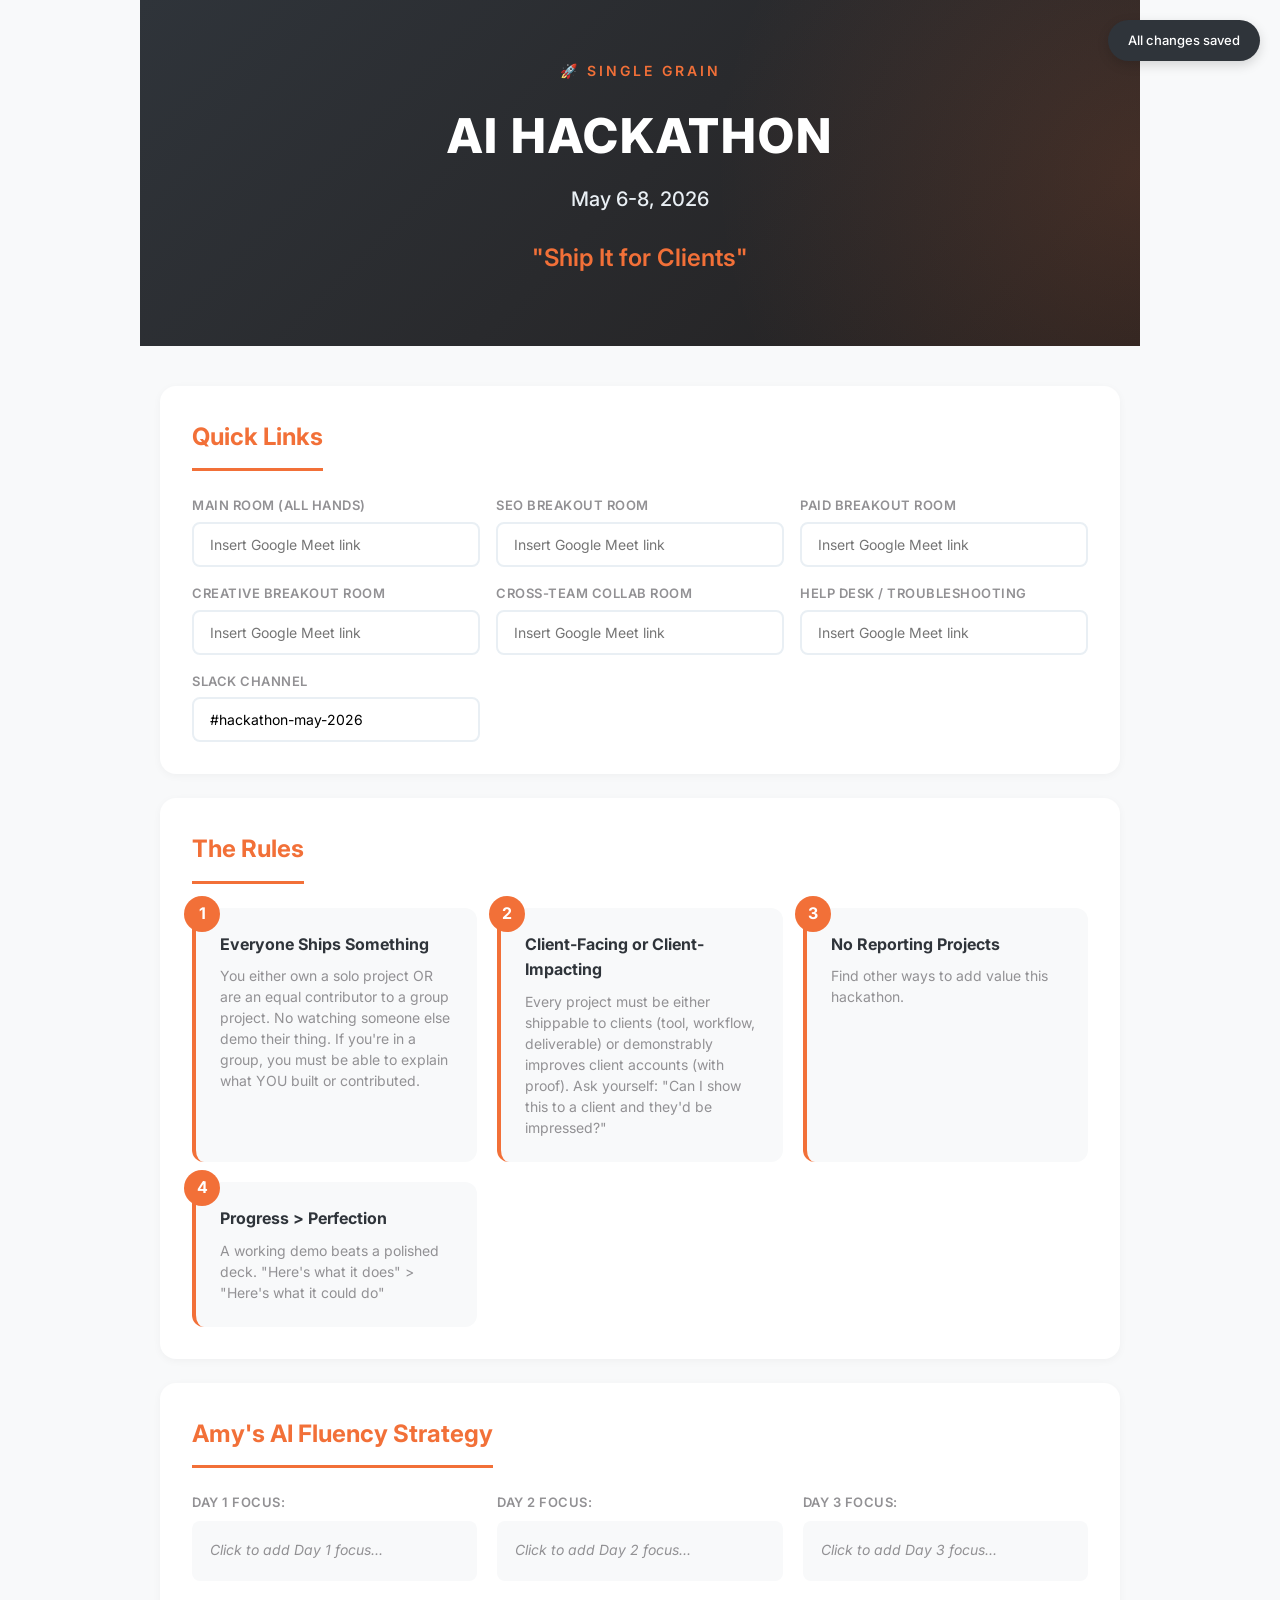
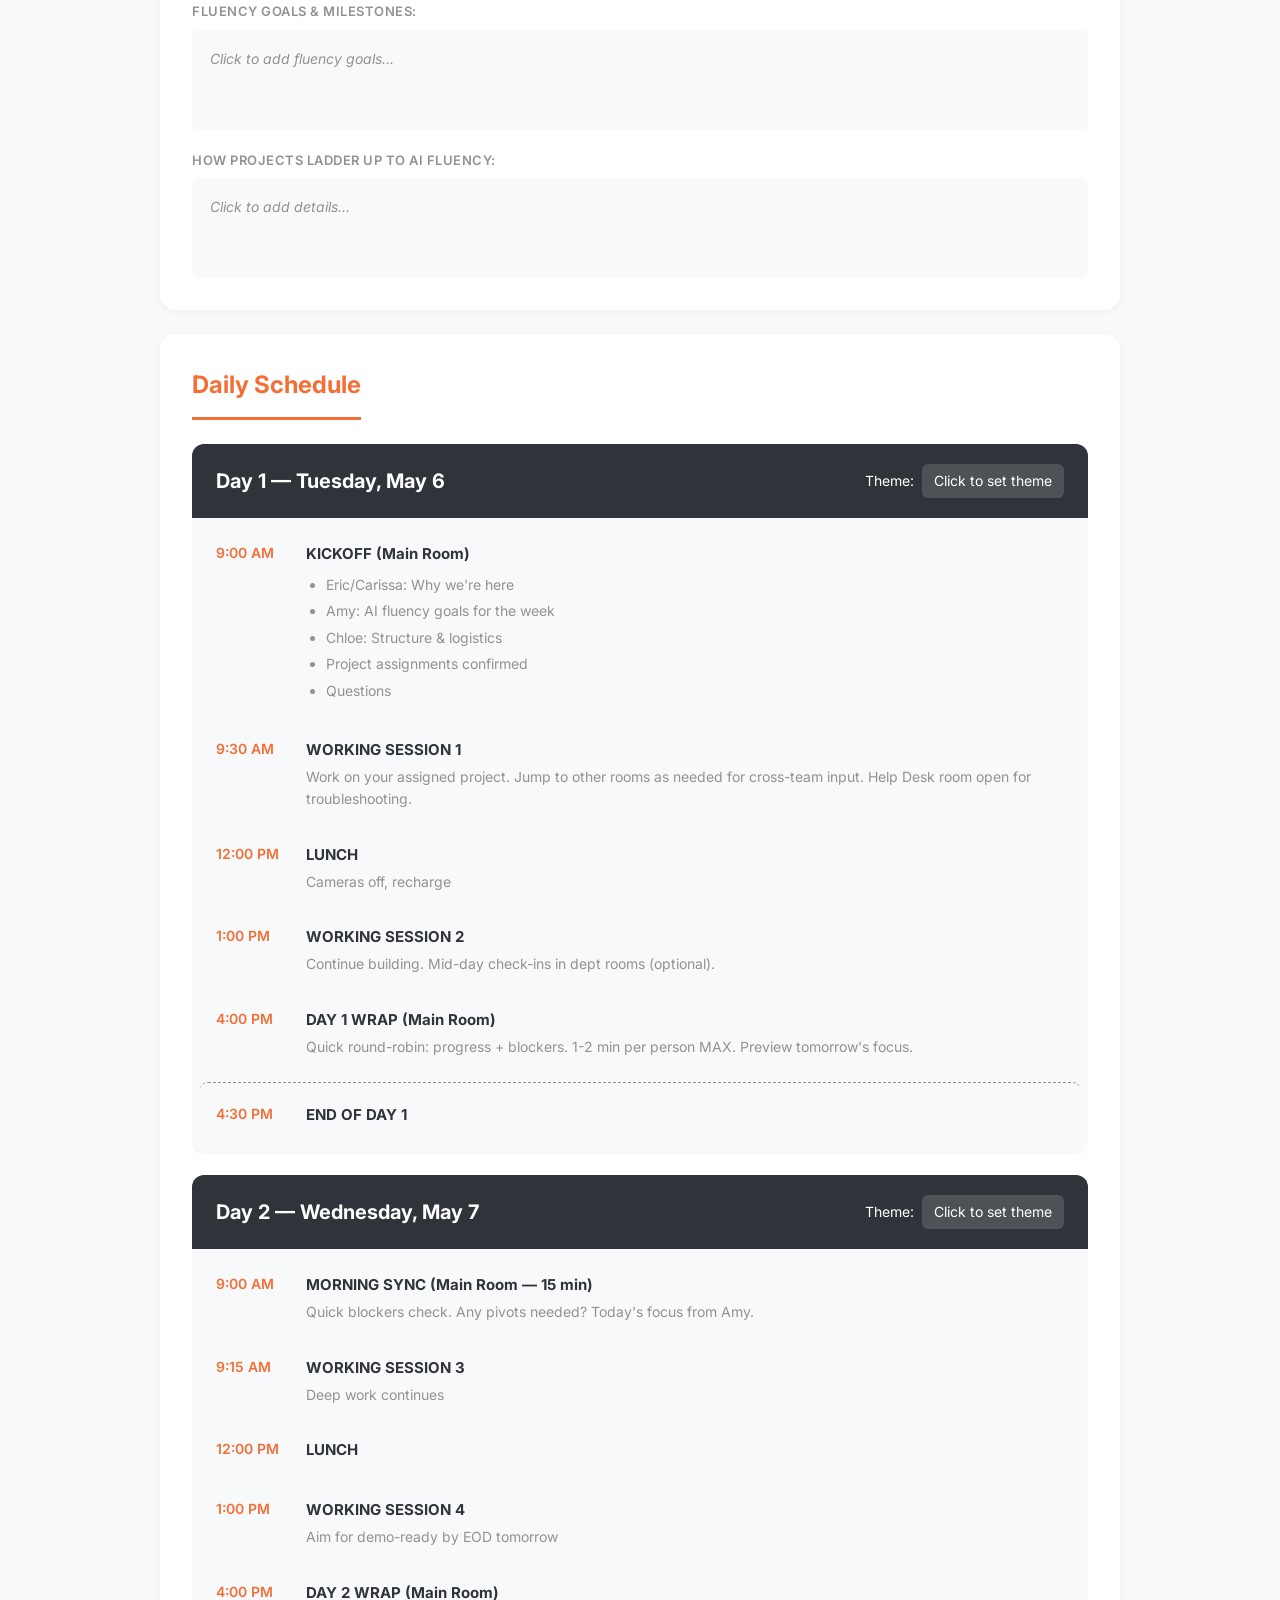
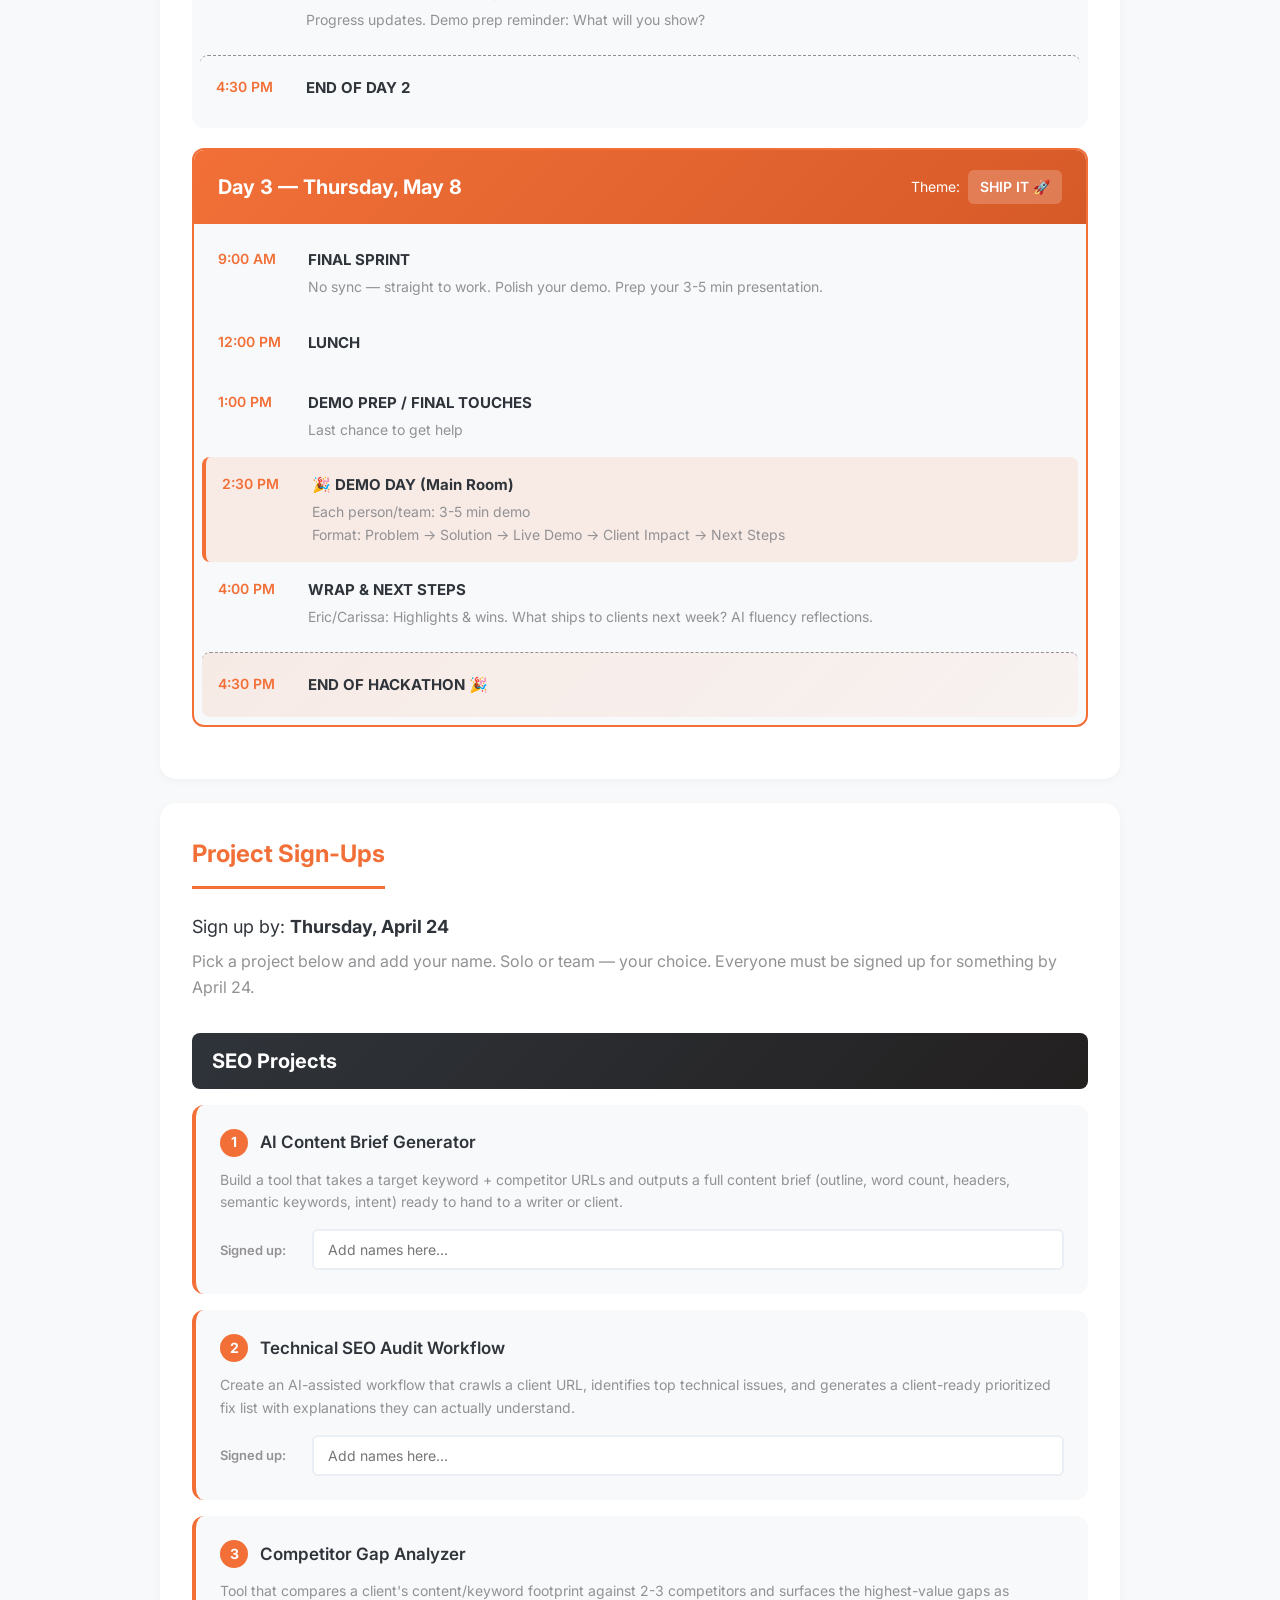
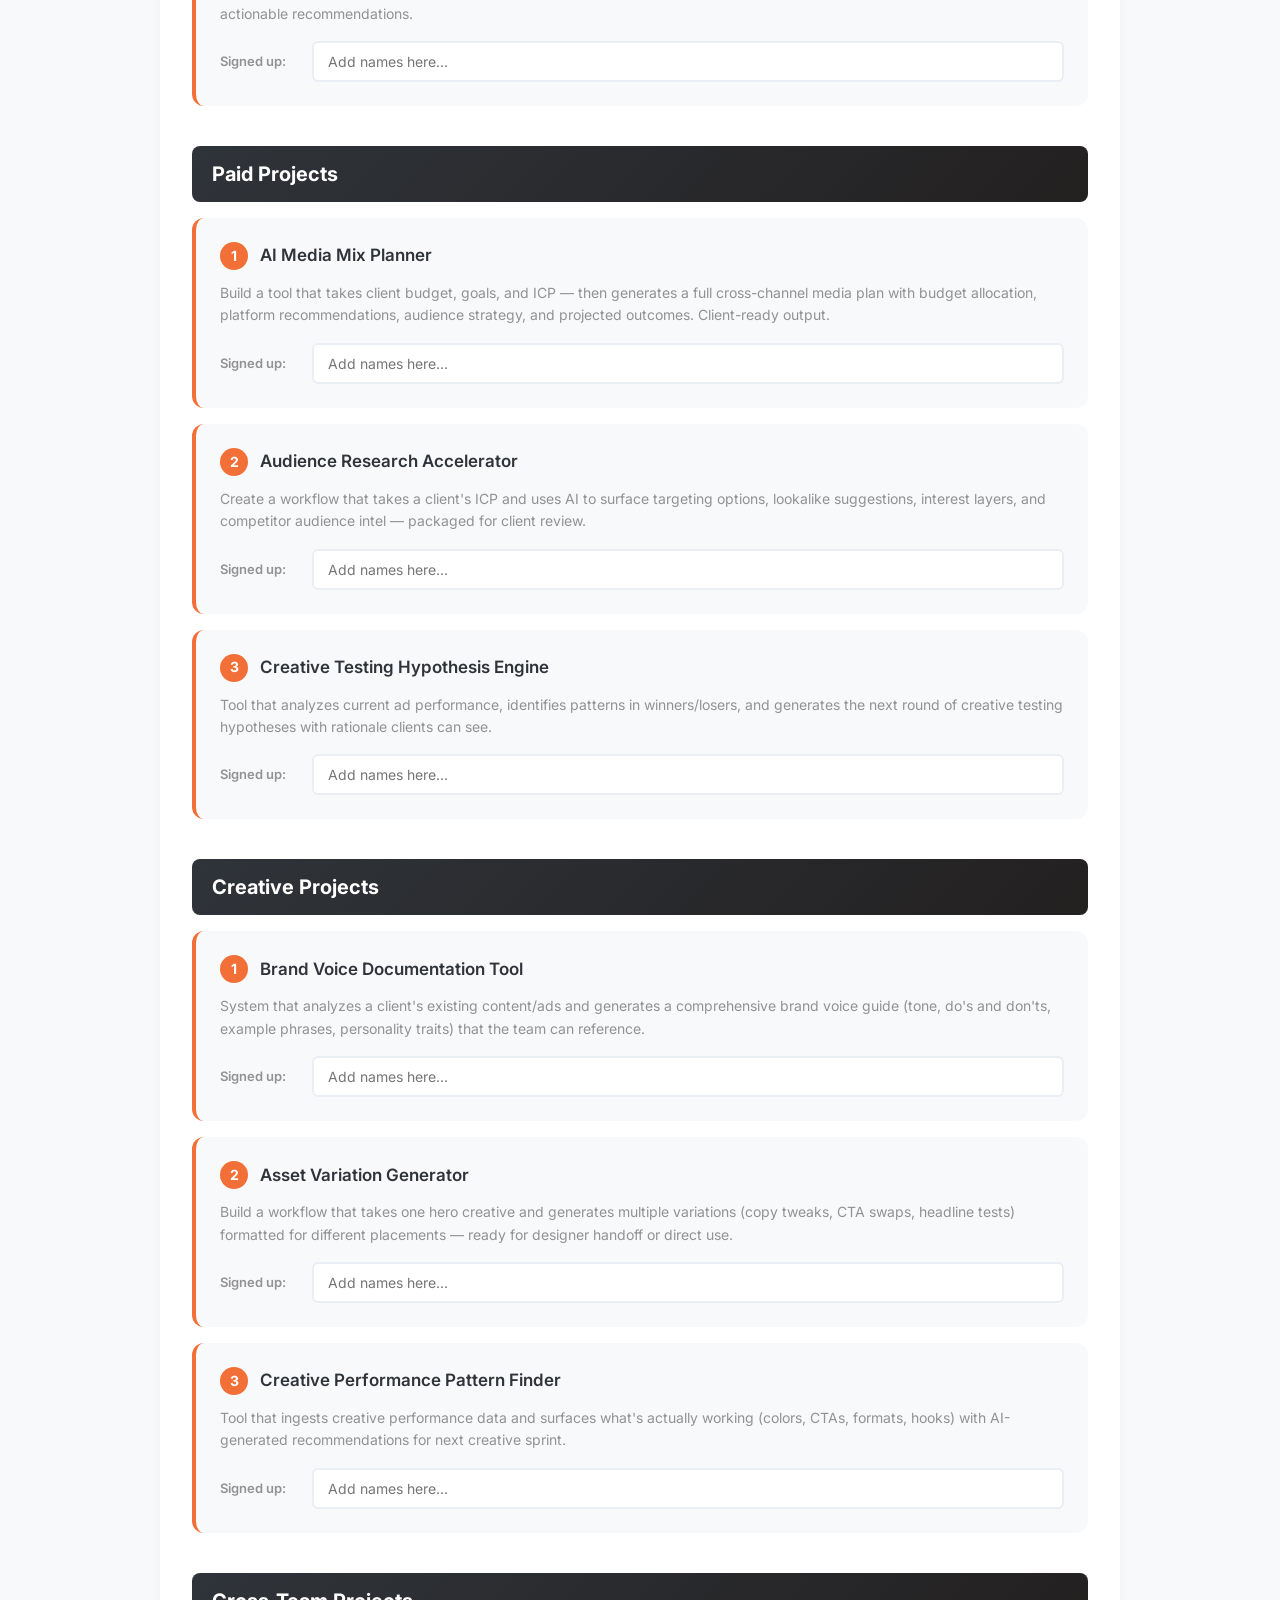
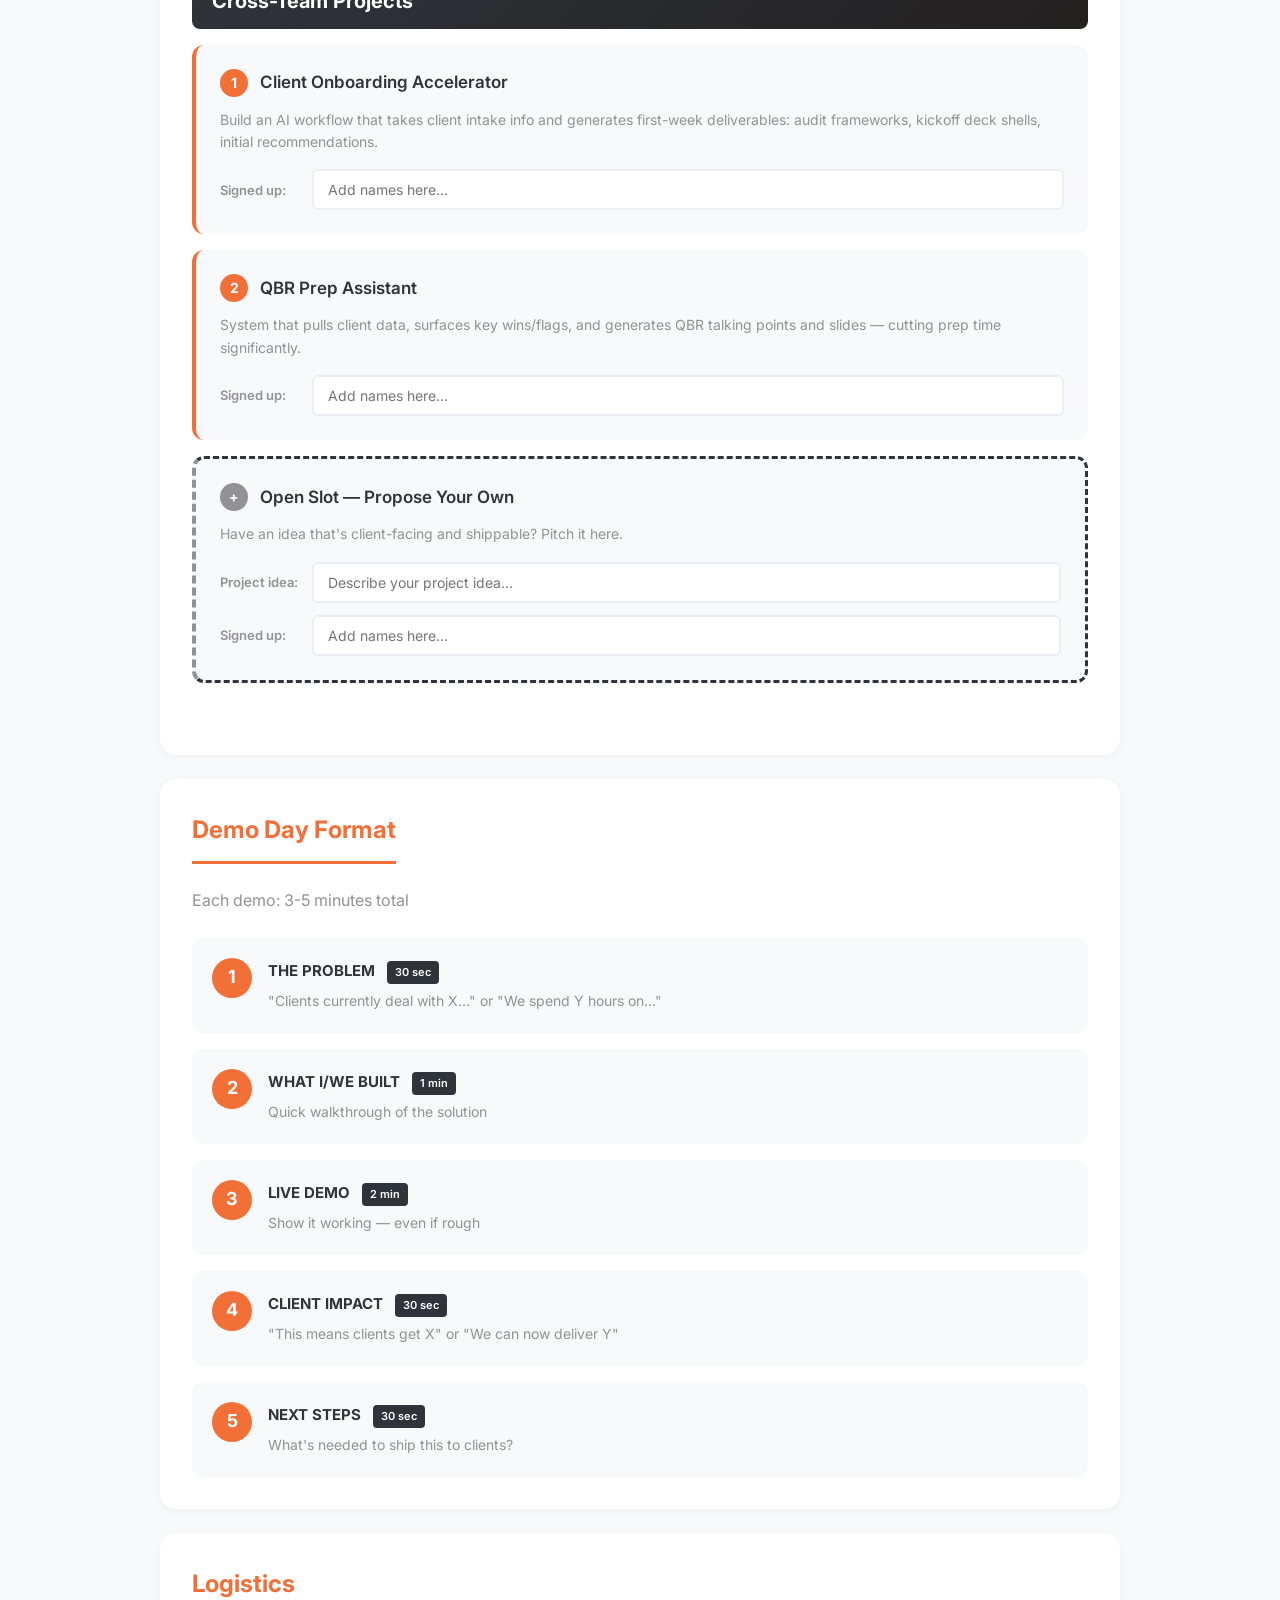
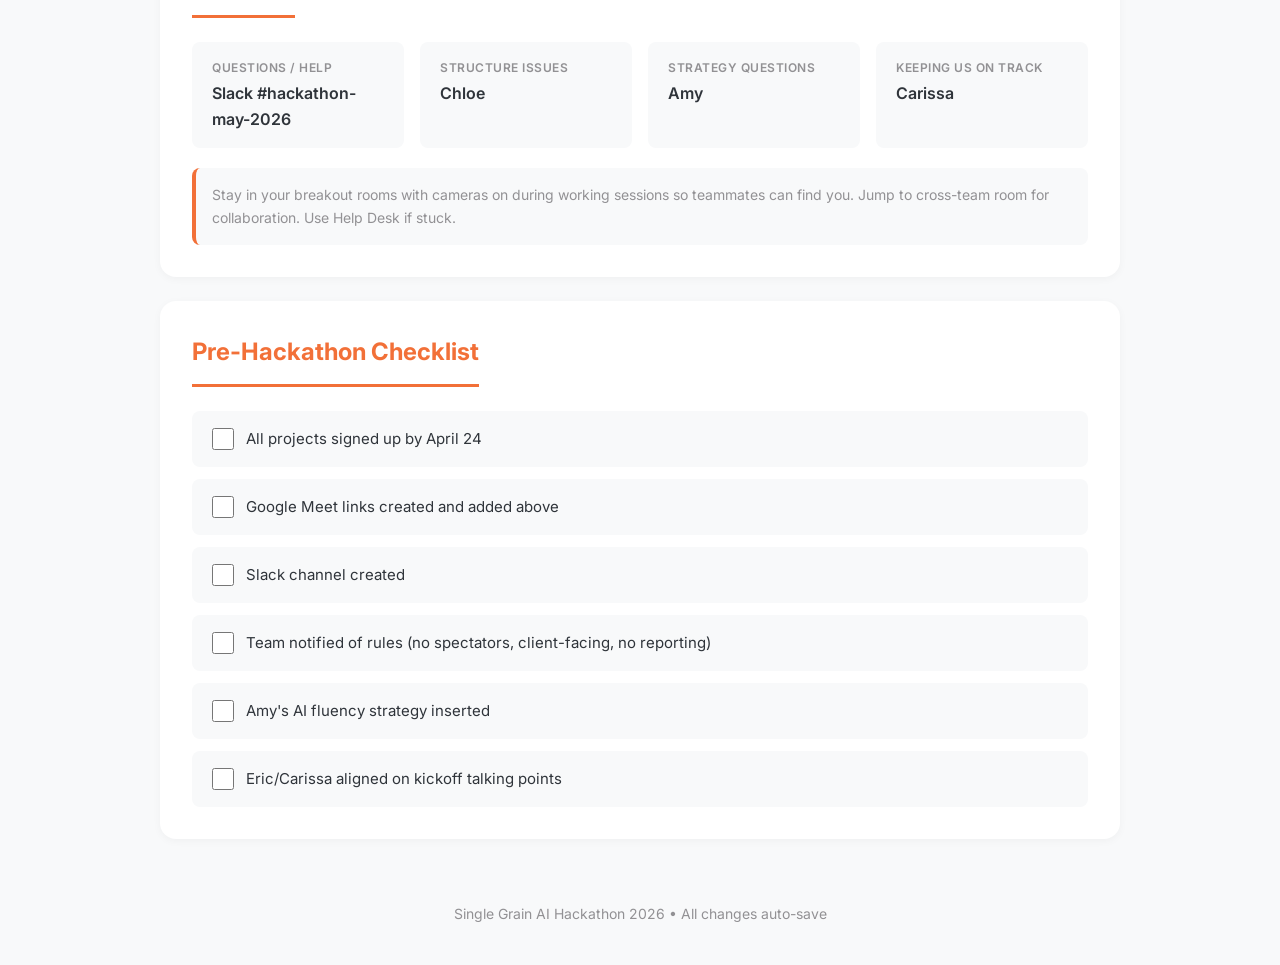
==== index.html @ 0929a22f "Bigger Paid project 1 - AI Media Mix Planner" ====
<!DOCTYPE html>
<html lang="en">
<head>
    <meta charset="UTF-8">
    <meta name="viewport" content="width=device-width, initial-scale=1.0">
    <title>Single Grain AI Hackathon | May 6-8, 2026</title>
    <link rel="preconnect" href="https://fonts.googleapis.com">
    <link rel="preconnect" href="https://fonts.gstatic.com" crossorigin>
    <link href="https://fonts.googleapis.com/css2?family=Inter:wght@400;500;600;700;800&display=swap" rel="stylesheet">
    <link rel="stylesheet" href="styles.css">
</head>
<body>
    <div class="container">
        <!-- Header -->
        <header class="header">
            <div class="header-content">
                <div class="logo">🚀 SINGLE GRAIN</div>
                <h1>AI HACKATHON</h1>
                <p class="dates">May 6-8, 2026</p>
                <p class="tagline" contenteditable="true" data-field="tagline">"Ship It for Clients"</p>
            </div>
        </header>

        <!-- Save Status -->
        <div class="save-status" id="saveStatus">All changes saved</div>

        <!-- Quick Links -->
        <section class="section">
            <h2 class="section-title">Quick Links</h2>
            <div class="links-grid">
                <div class="link-item">
                    <span class="link-label">Main Room (All Hands)</span>
                    <input type="text" class="link-input" data-field="link-main" placeholder="Insert Google Meet link">
                </div>
                <div class="link-item">
                    <span class="link-label">SEO Breakout Room</span>
                    <input type="text" class="link-input" data-field="link-seo" placeholder="Insert Google Meet link">
                </div>
                <div class="link-item">
                    <span class="link-label">Paid Breakout Room</span>
                    <input type="text" class="link-input" data-field="link-paid" placeholder="Insert Google Meet link">
                </div>
                <div class="link-item">
                    <span class="link-label">Creative Breakout Room</span>
                    <input type="text" class="link-input" data-field="link-creative" placeholder="Insert Google Meet link">
                </div>
                <div class="link-item">
                    <span class="link-label">Cross-Team Collab Room</span>
                    <input type="text" class="link-input" data-field="link-crossteam" placeholder="Insert Google Meet link">
                </div>
                <div class="link-item">
                    <span class="link-label">Help Desk / Troubleshooting</span>
                    <input type="text" class="link-input" data-field="link-helpdesk" placeholder="Insert Google Meet link">
                </div>
                <div class="link-item">
                    <span class="link-label">Slack Channel</span>
                    <input type="text" class="link-input" data-field="link-slack" placeholder="#hackathon-may-2026" value="#hackathon-may-2026">
                </div>
            </div>
        </section>

        <!-- The Rules -->
        <section class="section rules-section">
            <h2 class="section-title">The Rules</h2>
            <div class="rules-grid">
                <div class="rule-card">
                    <div class="rule-number">1</div>
                    <h3>Everyone Ships Something</h3>
                    <p>You either own a solo project OR are an equal contributor to a group project. No watching someone else demo their thing. If you're in a group, you must be able to explain what YOU built or contributed.</p>
                </div>
                <div class="rule-card">
                    <div class="rule-number">2</div>
                    <h3>Client-Facing or Client-Impacting</h3>
                    <p>Every project must be either shippable to clients (tool, workflow, deliverable) or demonstrably improves client accounts (with proof). Ask yourself: "Can I show this to a client and they'd be impressed?"</p>
                </div>
                <div class="rule-card">
                    <div class="rule-number">3</div>
                    <h3>No Reporting Projects</h3>
                    <p>Find other ways to add value this hackathon.</p>
                </div>
                <div class="rule-card">
                    <div class="rule-number">4</div>
                    <h3>Progress > Perfection</h3>
                    <p>A working demo beats a polished deck. "Here's what it does" > "Here's what it could do"</p>
                </div>
            </div>
        </section>

        <!-- Amy's Strategy -->
        <section class="section strategy-section">
            <h2 class="section-title">Amy's AI Fluency Strategy</h2>
            <div class="strategy-content">
                <div class="strategy-item">
                    <label>Day 1 Focus:</label>
                    <div class="editable-block" contenteditable="true" data-field="day1-focus" placeholder="Click to add Day 1 focus..."></div>
                </div>
                <div class="strategy-item">
                    <label>Day 2 Focus:</label>
                    <div class="editable-block" contenteditable="true" data-field="day2-focus" placeholder="Click to add Day 2 focus..."></div>
                </div>
                <div class="strategy-item">
                    <label>Day 3 Focus:</label>
                    <div class="editable-block" contenteditable="true" data-field="day3-focus" placeholder="Click to add Day 3 focus..."></div>
                </div>
                <div class="strategy-item full-width">
                    <label>Fluency Goals & Milestones:</label>
                    <div class="editable-block tall" contenteditable="true" data-field="fluency-goals" placeholder="Click to add fluency goals..."></div>
                </div>
                <div class="strategy-item full-width">
                    <label>How Projects Ladder Up to AI Fluency:</label>
                    <div class="editable-block tall" contenteditable="true" data-field="fluency-ladder" placeholder="Click to add details..."></div>
                </div>
            </div>
        </section>

        <!-- Daily Schedule -->
        <section class="section schedule-section">
            <h2 class="section-title">Daily Schedule</h2>

            <!-- Day 1 -->
            <div class="day-card">
                <div class="day-header">
                    <h3>Day 1 — Tuesday, May 6</h3>
                    <div class="day-theme">
                        <span>Theme:</span>
                        <span class="theme-editable" contenteditable="true" data-field="day1-theme">Click to set theme</span>
                    </div>
                </div>
                <div class="schedule-items">
                    <div class="schedule-item">
                        <span class="time">9:00 AM</span>
                        <div class="activity">
                            <strong>KICKOFF (Main Room)</strong>
                            <ul>
                                <li>Eric/Carissa: Why we're here</li>
                                <li>Amy: AI fluency goals for the week</li>
                                <li>Chloe: Structure & logistics</li>
                                <li>Project assignments confirmed</li>
                                <li>Questions</li>
                            </ul>
                        </div>
                    </div>
                    <div class="schedule-item">
                        <span class="time">9:30 AM</span>
                        <div class="activity">
                            <strong>WORKING SESSION 1</strong>
                            <p>Work on your assigned project. Jump to other rooms as needed for cross-team input. Help Desk room open for troubleshooting.</p>
                        </div>
                    </div>
                    <div class="schedule-item">
                        <span class="time">12:00 PM</span>
                        <div class="activity">
                            <strong>LUNCH</strong>
                            <p>Cameras off, recharge</p>
                        </div>
                    </div>
                    <div class="schedule-item">
                        <span class="time">1:00 PM</span>
                        <div class="activity">
                            <strong>WORKING SESSION 2</strong>
                            <p>Continue building. Mid-day check-ins in dept rooms (optional).</p>
                        </div>
                    </div>
                    <div class="schedule-item">
                        <span class="time">4:00 PM</span>
                        <div class="activity">
                            <strong>DAY 1 WRAP (Main Room)</strong>
                            <p>Quick round-robin: progress + blockers. 1-2 min per person MAX. Preview tomorrow's focus.</p>
                        </div>
                    </div>
                    <div class="schedule-item end">
                        <span class="time">4:30 PM</span>
                        <div class="activity"><strong>END OF DAY 1</strong></div>
                    </div>
                </div>
            </div>

            <!-- Day 2 -->
            <div class="day-card">
                <div class="day-header">
                    <h3>Day 2 — Wednesday, May 7</h3>
                    <div class="day-theme">
                        <span>Theme:</span>
                        <span class="theme-editable" contenteditable="true" data-field="day2-theme">Click to set theme</span>
                    </div>
                </div>
                <div class="schedule-items">
                    <div class="schedule-item">
                        <span class="time">9:00 AM</span>
                        <div class="activity">
                            <strong>MORNING SYNC (Main Room — 15 min)</strong>
                            <p>Quick blockers check. Any pivots needed? Today's focus from Amy.</p>
                        </div>
                    </div>
                    <div class="schedule-item">
                        <span class="time">9:15 AM</span>
                        <div class="activity">
                            <strong>WORKING SESSION 3</strong>
                            <p>Deep work continues</p>
                        </div>
                    </div>
                    <div class="schedule-item">
                        <span class="time">12:00 PM</span>
                        <div class="activity"><strong>LUNCH</strong></div>
                    </div>
                    <div class="schedule-item">
                        <span class="time">1:00 PM</span>
                        <div class="activity">
                            <strong>WORKING SESSION 4</strong>
                            <p>Aim for demo-ready by EOD tomorrow</p>
                        </div>
                    </div>
                    <div class="schedule-item">
                        <span class="time">4:00 PM</span>
                        <div class="activity">
                            <strong>DAY 2 WRAP (Main Room)</strong>
                            <p>Progress updates. Demo prep reminder: What will you show?</p>
                        </div>
                    </div>
                    <div class="schedule-item end">
                        <span class="time">4:30 PM</span>
                        <div class="activity"><strong>END OF DAY 2</strong></div>
                    </div>
                </div>
            </div>

            <!-- Day 3 -->
            <div class="day-card day-3">
                <div class="day-header">
                    <h3>Day 3 — Thursday, May 8</h3>
                    <div class="day-theme">
                        <span>Theme:</span>
                        <span class="theme-fixed">SHIP IT 🚀</span>
                    </div>
                </div>
                <div class="schedule-items">
                    <div class="schedule-item">
                        <span class="time">9:00 AM</span>
                        <div class="activity">
                            <strong>FINAL SPRINT</strong>
                            <p>No sync — straight to work. Polish your demo. Prep your 3-5 min presentation.</p>
                        </div>
                    </div>
                    <div class="schedule-item">
                        <span class="time">12:00 PM</span>
                        <div class="activity"><strong>LUNCH</strong></div>
                    </div>
                    <div class="schedule-item">
                        <span class="time">1:00 PM</span>
                        <div class="activity">
                            <strong>DEMO PREP / FINAL TOUCHES</strong>
                            <p>Last chance to get help</p>
                        </div>
                    </div>
                    <div class="schedule-item highlight">
                        <span class="time">2:30 PM</span>
                        <div class="activity">
                            <strong>🎉 DEMO DAY (Main Room)</strong>
                            <p>Each person/team: 3-5 min demo<br>Format: Problem → Solution → Live Demo → Client Impact → Next Steps</p>
                        </div>
                    </div>
                    <div class="schedule-item">
                        <span class="time">4:00 PM</span>
                        <div class="activity">
                            <strong>WRAP & NEXT STEPS</strong>
                            <p>Eric/Carissa: Highlights & wins. What ships to clients next week? AI fluency reflections.</p>
                        </div>
                    </div>
                    <div class="schedule-item end celebration">
                        <span class="time">4:30 PM</span>
                        <div class="activity"><strong>END OF HACKATHON 🎉</strong></div>
                    </div>
                </div>
            </div>
        </section>

        <!-- Project Sign-ups -->
        <section class="section projects-section">
            <h2 class="section-title">Project Sign-Ups</h2>
            <p class="signup-deadline">Sign up by: <strong>Thursday, April 24</strong></p>
            <p class="signup-instructions">Pick a project below and add your name. Solo or team — your choice. Everyone must be signed up for something by April 24.</p>

            <!-- SEO Projects -->
            <div class="project-category">
                <h3 class="category-title">SEO Projects</h3>

                <div class="project-card">
                    <div class="project-header">
                        <span class="project-number">1</span>
                        <h4>AI Content Brief Generator</h4>
                    </div>
                    <p class="project-description">Build a tool that takes a target keyword + competitor URLs and outputs a full content brief (outline, word count, headers, semantic keywords, intent) ready to hand to a writer or client.</p>
                    <div class="signup-field">
                        <label>Signed up:</label>
                        <input type="text" class="signup-input" data-field="seo-project-1" placeholder="Add names here...">
                    </div>
                </div>

                <div class="project-card">
                    <div class="project-header">
                        <span class="project-number">2</span>
                        <h4>Technical SEO Audit Workflow</h4>
                    </div>
                    <p class="project-description">Create an AI-assisted workflow that crawls a client URL, identifies top technical issues, and generates a client-ready prioritized fix list with explanations they can actually understand.</p>
                    <div class="signup-field">
                        <label>Signed up:</label>
                        <input type="text" class="signup-input" data-field="seo-project-2" placeholder="Add names here...">
                    </div>
                </div>

                <div class="project-card">
                    <div class="project-header">
                        <span class="project-number">3</span>
                        <h4>Competitor Gap Analyzer</h4>
                    </div>
                    <p class="project-description">Tool that compares a client's content/keyword footprint against 2-3 competitors and surfaces the highest-value gaps as actionable recommendations.</p>
                    <div class="signup-field">
                        <label>Signed up:</label>
                        <input type="text" class="signup-input" data-field="seo-project-3" placeholder="Add names here...">
                    </div>
                </div>
            </div>

            <!-- Paid Projects -->
            <div class="project-category">
                <h3 class="category-title">Paid Projects</h3>

                <div class="project-card">
                    <div class="project-header">
                        <span class="project-number">1</span>
                        <h4>AI Media Mix Planner</h4>
                    </div>
                    <p class="project-description">Build a tool that takes client budget, goals, and ICP — then generates a full cross-channel media plan with budget allocation, platform recommendations, audience strategy, and projected outcomes. Client-ready output.</p>
                    <div class="signup-field">
                        <label>Signed up:</label>
                        <input type="text" class="signup-input" data-field="paid-project-1" placeholder="Add names here...">
                    </div>
                </div>

                <div class="project-card">
                    <div class="project-header">
                        <span class="project-number">2</span>
                        <h4>Audience Research Accelerator</h4>
                    </div>
                    <p class="project-description">Create a workflow that takes a client's ICP and uses AI to surface targeting options, lookalike suggestions, interest layers, and competitor audience intel — packaged for client review.</p>
                    <div class="signup-field">
                        <label>Signed up:</label>
                        <input type="text" class="signup-input" data-field="paid-project-2" placeholder="Add names here...">
                    </div>
                </div>

                <div class="project-card">
                    <div class="project-header">
                        <span class="project-number">3</span>
                        <h4>Creative Testing Hypothesis Engine</h4>
                    </div>
                    <p class="project-description">Tool that analyzes current ad performance, identifies patterns in winners/losers, and generates the next round of creative testing hypotheses with rationale clients can see.</p>
                    <div class="signup-field">
                        <label>Signed up:</label>
                        <input type="text" class="signup-input" data-field="paid-project-3" placeholder="Add names here...">
                    </div>
                </div>
            </div>

            <!-- Creative Projects -->
            <div class="project-category">
                <h3 class="category-title">Creative Projects</h3>

                <div class="project-card">
                    <div class="project-header">
                        <span class="project-number">1</span>
                        <h4>Brand Voice Documentation Tool</h4>
                    </div>
                    <p class="project-description">System that analyzes a client's existing content/ads and generates a comprehensive brand voice guide (tone, do's and don'ts, example phrases, personality traits) that the team can reference.</p>
                    <div class="signup-field">
                        <label>Signed up:</label>
                        <input type="text" class="signup-input" data-field="creative-project-1" placeholder="Add names here...">
                    </div>
                </div>

                <div class="project-card">
                    <div class="project-header">
                        <span class="project-number">2</span>
                        <h4>Asset Variation Generator</h4>
                    </div>
                    <p class="project-description">Build a workflow that takes one hero creative and generates multiple variations (copy tweaks, CTA swaps, headline tests) formatted for different placements — ready for designer handoff or direct use.</p>
                    <div class="signup-field">
                        <label>Signed up:</label>
                        <input type="text" class="signup-input" data-field="creative-project-2" placeholder="Add names here...">
                    </div>
                </div>

                <div class="project-card">
                    <div class="project-header">
                        <span class="project-number">3</span>
                        <h4>Creative Performance Pattern Finder</h4>
                    </div>
                    <p class="project-description">Tool that ingests creative performance data and surfaces what's actually working (colors, CTAs, formats, hooks) with AI-generated recommendations for next creative sprint.</p>
                    <div class="signup-field">
                        <label>Signed up:</label>
                        <input type="text" class="signup-input" data-field="creative-project-3" placeholder="Add names here...">
                    </div>
                </div>
            </div>

            <!-- Cross-Team Projects -->
            <div class="project-category">
                <h3 class="category-title">Cross-Team Projects</h3>

                <div class="project-card">
                    <div class="project-header">
                        <span class="project-number">1</span>
                        <h4>Client Onboarding Accelerator</h4>
                    </div>
                    <p class="project-description">Build an AI workflow that takes client intake info and generates first-week deliverables: audit frameworks, kickoff deck shells, initial recommendations.</p>
                    <div class="signup-field">
                        <label>Signed up:</label>
                        <input type="text" class="signup-input" data-field="crossteam-project-1" placeholder="Add names here...">
                    </div>
                </div>

                <div class="project-card">
                    <div class="project-header">
                        <span class="project-number">2</span>
                        <h4>QBR Prep Assistant</h4>
                    </div>
                    <p class="project-description">System that pulls client data, surfaces key wins/flags, and generates QBR talking points and slides — cutting prep time significantly.</p>
                    <div class="signup-field">
                        <label>Signed up:</label>
                        <input type="text" class="signup-input" data-field="crossteam-project-2" placeholder="Add names here...">
                    </div>
                </div>

                <div class="project-card open-slot">
                    <div class="project-header">
                        <span class="project-number">+</span>
                        <h4>Open Slot — Propose Your Own</h4>
                    </div>
                    <p class="project-description">Have an idea that's client-facing and shippable? Pitch it here.</p>
                    <div class="signup-field">
                        <label>Project idea:</label>
                        <input type="text" class="signup-input" data-field="crossteam-project-3-idea" placeholder="Describe your project idea...">
                    </div>
                    <div class="signup-field">
                        <label>Signed up:</label>
                        <input type="text" class="signup-input" data-field="crossteam-project-3" placeholder="Add names here...">
                    </div>
                </div>
            </div>
        </section>

        <!-- Demo Day Format -->
        <section class="section demo-section">
            <h2 class="section-title">Demo Day Format</h2>
            <p class="demo-time">Each demo: 3-5 minutes total</p>
            <div class="demo-steps">
                <div class="demo-step">
                    <span class="step-number">1</span>
                    <div class="step-content">
                        <strong>THE PROBLEM</strong>
                        <span class="step-time">30 sec</span>
                        <p>"Clients currently deal with X..." or "We spend Y hours on..."</p>
                    </div>
                </div>
                <div class="demo-step">
                    <span class="step-number">2</span>
                    <div class="step-content">
                        <strong>WHAT I/WE BUILT</strong>
                        <span class="step-time">1 min</span>
                        <p>Quick walkthrough of the solution</p>
                    </div>
                </div>
                <div class="demo-step">
                    <span class="step-number">3</span>
                    <div class="step-content">
                        <strong>LIVE DEMO</strong>
                        <span class="step-time">2 min</span>
                        <p>Show it working — even if rough</p>
                    </div>
                </div>
                <div class="demo-step">
                    <span class="step-number">4</span>
                    <div class="step-content">
                        <strong>CLIENT IMPACT</strong>
                        <span class="step-time">30 sec</span>
                        <p>"This means clients get X" or "We can now deliver Y"</p>
                    </div>
                </div>
                <div class="demo-step">
                    <span class="step-number">5</span>
                    <div class="step-content">
                        <strong>NEXT STEPS</strong>
                        <span class="step-time">30 sec</span>
                        <p>What's needed to ship this to clients?</p>
                    </div>
                </div>
            </div>
        </section>

        <!-- Logistics -->
        <section class="section logistics-section">
            <h2 class="section-title">Logistics</h2>
            <div class="logistics-grid">
                <div class="logistics-item">
                    <span class="logistics-label">Questions / Help</span>
                    <span class="logistics-value">Slack #hackathon-may-2026</span>
                </div>
                <div class="logistics-item">
                    <span class="logistics-label">Structure Issues</span>
                    <span class="logistics-value">Chloe</span>
                </div>
                <div class="logistics-item">
                    <span class="logistics-label">Strategy Questions</span>
                    <span class="logistics-value">Amy</span>
                </div>
                <div class="logistics-item">
                    <span class="logistics-label">Keeping Us On Track</span>
                    <span class="logistics-value">Carissa</span>
                </div>
            </div>
            <p class="logistics-note">Stay in your breakout rooms with cameras on during working sessions so teammates can find you. Jump to cross-team room for collaboration. Use Help Desk if stuck.</p>
        </section>

        <!-- Pre-Hackathon Checklist -->
        <section class="section checklist-section">
            <h2 class="section-title">Pre-Hackathon Checklist</h2>
            <div class="checklist">
                <label class="checkbox-item">
                    <input type="checkbox" data-field="check-1">
                    <span>All projects signed up by April 24</span>
                </label>
                <label class="checkbox-item">
                    <input type="checkbox" data-field="check-2">
                    <span>Google Meet links created and added above</span>
                </label>
                <label class="checkbox-item">
                    <input type="checkbox" data-field="check-3">
                    <span>Slack channel created</span>
                </label>
                <label class="checkbox-item">
                    <input type="checkbox" data-field="check-4">
                    <span>Team notified of rules (no spectators, client-facing, no reporting)</span>
                </label>
                <label class="checkbox-item">
                    <input type="checkbox" data-field="check-5">
                    <span>Amy's AI fluency strategy inserted</span>
                </label>
                <label class="checkbox-item">
                    <input type="checkbox" data-field="check-6">
                    <span>Eric/Carissa aligned on kickoff talking points</span>
                </label>
            </div>
        </section>

        <!-- Footer -->
        <footer class="footer">
            <p>Single Grain AI Hackathon 2026 • All changes auto-save</p>
        </footer>
    </div>

    <script src="app.js"></script>
</body>
</html>
---- styles.css ----
/* Single Grain Brand Colors */
:root {
    --sg-orange: #F27038;
    --sg-orange-light: #ff9a5d;
    --sg-orange-dark: #d65a28;
    --sg-charcoal: #2F343A;
    --sg-dark: #232020;
    --sg-gray: #929194;
    --sg-light-gray: #E9EFF4;
    --sg-white: #FFFFFF;
    --sg-light-bg: #f8f9fa;
}

/* Reset & Base */
* {
    margin: 0;
    padding: 0;
    box-sizing: border-box;
}

body {
    font-family: 'Inter', -apple-system, BlinkMacSystemFont, sans-serif;
    background: var(--sg-light-bg);
    color: var(--sg-charcoal);
    line-height: 1.6;
}

.container {
    max-width: 1000px;
    margin: 0 auto;
    padding: 0 20px;
}

/* Header */
.header {
    background: linear-gradient(135deg, var(--sg-charcoal) 0%, var(--sg-dark) 100%);
    color: var(--sg-white);
    padding: 60px 40px;
    text-align: center;
    margin: 0 -20px 40px;
    position: relative;
    overflow: hidden;
}

.header::before {
    content: '';
    position: absolute;
    top: -50%;
    right: -50%;
    width: 100%;
    height: 200%;
    background: radial-gradient(circle, rgba(242, 112, 56, 0.15) 0%, transparent 70%);
    pointer-events: none;
}

.header-content {
    position: relative;
    z-index: 1;
}

.logo {
    font-size: 14px;
    font-weight: 600;
    letter-spacing: 3px;
    color: var(--sg-orange);
    margin-bottom: 16px;
}

.header h1 {
    font-size: 48px;
    font-weight: 800;
    letter-spacing: 2px;
    margin-bottom: 8px;
}

.dates {
    font-size: 20px;
    font-weight: 500;
    color: var(--sg-light-gray);
    margin-bottom: 16px;
}

.tagline {
    font-size: 24px;
    font-weight: 600;
    color: var(--sg-orange);
    padding: 8px 16px;
    border-radius: 8px;
    display: inline-block;
    transition: background 0.2s;
}

.tagline:hover,
.tagline:focus {
    background: rgba(255, 255, 255, 0.1);
    outline: none;
}

/* Save Status */
.save-status {
    position: fixed;
    top: 20px;
    right: 20px;
    background: var(--sg-charcoal);
    color: var(--sg-white);
    padding: 10px 20px;
    border-radius: 50px;
    font-size: 13px;
    font-weight: 500;
    z-index: 1000;
    transition: all 0.3s;
    box-shadow: 0 4px 12px rgba(0, 0, 0, 0.15);
}

.save-status.saving {
    background: var(--sg-orange);
}

.save-status.saved {
    background: #22c55e;
}

/* Sections */
.section {
    background: var(--sg-white);
    border-radius: 16px;
    padding: 32px;
    margin-bottom: 24px;
    box-shadow: 0 2px 8px rgba(0, 0, 0, 0.04);
}

.section-title {
    font-size: 24px;
    font-weight: 700;
    color: var(--sg-orange);
    margin-bottom: 24px;
    padding-bottom: 12px;
    border-bottom: 3px solid var(--sg-orange);
    display: inline-block;
}

/* Quick Links */
.links-grid {
    display: grid;
    grid-template-columns: repeat(auto-fit, minmax(280px, 1fr));
    gap: 16px;
}

.link-item {
    display: flex;
    flex-direction: column;
    gap: 6px;
}

.link-label {
    font-size: 13px;
    font-weight: 600;
    color: var(--sg-gray);
    text-transform: uppercase;
    letter-spacing: 0.5px;
}

.link-input {
    padding: 12px 16px;
    border: 2px solid var(--sg-light-gray);
    border-radius: 8px;
    font-size: 14px;
    font-family: inherit;
    transition: all 0.2s;
}

.link-input:focus {
    outline: none;
    border-color: var(--sg-orange);
    box-shadow: 0 0 0 3px rgba(242, 112, 56, 0.1);
}

/* Rules */
.rules-grid {
    display: grid;
    grid-template-columns: repeat(auto-fit, minmax(220px, 1fr));
    gap: 20px;
}

.rule-card {
    background: var(--sg-light-bg);
    padding: 24px;
    border-radius: 12px;
    position: relative;
    border-left: 4px solid var(--sg-orange);
}

.rule-number {
    position: absolute;
    top: -12px;
    left: -12px;
    width: 36px;
    height: 36px;
    background: var(--sg-orange);
    color: var(--sg-white);
    border-radius: 50%;
    display: flex;
    align-items: center;
    justify-content: center;
    font-weight: 700;
    font-size: 16px;
}

.rule-card h3 {
    font-size: 16px;
    font-weight: 700;
    color: var(--sg-charcoal);
    margin-bottom: 8px;
}

.rule-card p {
    font-size: 14px;
    color: var(--sg-gray);
    line-height: 1.5;
}

/* Strategy Section */
.strategy-content {
    display: grid;
    grid-template-columns: repeat(3, 1fr);
    gap: 20px;
}

.strategy-item {
    display: flex;
    flex-direction: column;
    gap: 8px;
}

.strategy-item.full-width {
    grid-column: 1 / -1;
}

.strategy-item label {
    font-size: 13px;
    font-weight: 600;
    color: var(--sg-gray);
    text-transform: uppercase;
    letter-spacing: 0.5px;
}

.editable-block {
    padding: 16px;
    background: var(--sg-light-bg);
    border: 2px solid transparent;
    border-radius: 8px;
    min-height: 60px;
    font-size: 14px;
    transition: all 0.2s;
}

.editable-block.tall {
    min-height: 100px;
}

.editable-block:hover {
    border-color: var(--sg-light-gray);
}

.editable-block:focus {
    outline: none;
    border-color: var(--sg-orange);
    background: var(--sg-white);
}

.editable-block:empty::before {
    content: attr(placeholder);
    color: var(--sg-gray);
    font-style: italic;
}

/* Schedule */
.day-card {
    background: var(--sg-light-bg);
    border-radius: 12px;
    overflow: hidden;
    margin-bottom: 20px;
}

.day-card.day-3 {
    border: 2px solid var(--sg-orange);
}

.day-header {
    background: var(--sg-charcoal);
    color: var(--sg-white);
    padding: 20px 24px;
    display: flex;
    justify-content: space-between;
    align-items: center;
    flex-wrap: wrap;
    gap: 12px;
}

.day-card.day-3 .day-header {
    background: linear-gradient(135deg, var(--sg-orange) 0%, var(--sg-orange-dark) 100%);
}

.day-header h3 {
    font-size: 20px;
    font-weight: 700;
}

.day-theme {
    display: flex;
    align-items: center;
    gap: 8px;
    font-size: 14px;
}

.theme-editable {
    background: rgba(255, 255, 255, 0.15);
    padding: 6px 12px;
    border-radius: 6px;
    cursor: text;
    transition: background 0.2s;
}

.theme-editable:hover,
.theme-editable:focus {
    background: rgba(255, 255, 255, 0.25);
    outline: none;
}

.theme-fixed {
    background: rgba(255, 255, 255, 0.2);
    padding: 6px 12px;
    border-radius: 6px;
    font-weight: 600;
}

.schedule-items {
    padding: 8px;
}

.schedule-item {
    display: flex;
    padding: 16px;
    border-radius: 8px;
    transition: background 0.2s;
}

.schedule-item:hover {
    background: var(--sg-white);
}

.schedule-item.highlight {
    background: rgba(242, 112, 56, 0.1);
    border-left: 4px solid var(--sg-orange);
}

.schedule-item.end {
    border-top: 1px dashed var(--sg-gray);
    margin-top: 8px;
    padding-top: 20px;
}

.schedule-item.celebration {
    background: linear-gradient(135deg, rgba(242, 112, 56, 0.1) 0%, rgba(242, 112, 56, 0.05) 100%);
}

.time {
    min-width: 90px;
    font-size: 14px;
    font-weight: 600;
    color: var(--sg-orange);
}

.activity {
    flex: 1;
}

.activity strong {
    font-size: 15px;
    color: var(--sg-charcoal);
    display: block;
    margin-bottom: 4px;
}

.activity p {
    font-size: 14px;
    color: var(--sg-gray);
}

.activity ul {
    margin: 8px 0 0 20px;
    font-size: 14px;
    color: var(--sg-gray);
}

.activity li {
    margin-bottom: 4px;
}

/* Projects */
.signup-deadline {
    font-size: 18px;
    margin-bottom: 8px;
}

.signup-instructions {
    color: var(--sg-gray);
    margin-bottom: 32px;
}

.project-category {
    margin-bottom: 40px;
}

.category-title {
    font-size: 20px;
    font-weight: 700;
    color: var(--sg-charcoal);
    padding: 12px 20px;
    background: linear-gradient(135deg, var(--sg-charcoal) 0%, var(--sg-dark) 100%);
    color: var(--sg-white);
    border-radius: 8px;
    margin-bottom: 16px;
}

.project-card {
    background: var(--sg-light-bg);
    border-radius: 12px;
    padding: 24px;
    margin-bottom: 16px;
    border-left: 4px solid var(--sg-orange);
    transition: transform 0.2s, box-shadow 0.2s;
}

.project-card:hover {
    transform: translateX(4px);
    box-shadow: 0 4px 12px rgba(0, 0, 0, 0.08);
}

.project-card.open-slot {
    border-left-color: var(--sg-gray);
    border-style: dashed;
}

.project-header {
    display: flex;
    align-items: center;
    gap: 12px;
    margin-bottom: 12px;
}

.project-number {
    width: 28px;
    height: 28px;
    background: var(--sg-orange);
    color: var(--sg-white);
    border-radius: 50%;
    display: flex;
    align-items: center;
    justify-content: center;
    font-weight: 700;
    font-size: 14px;
    flex-shrink: 0;
}

.open-slot .project-number {
    background: var(--sg-gray);
}

.project-header h4 {
    font-size: 17px;
    font-weight: 600;
    color: var(--sg-charcoal);
}

.project-description {
    font-size: 14px;
    color: var(--sg-gray);
    margin-bottom: 16px;
    line-height: 1.6;
}

.signup-field {
    display: flex;
    align-items: center;
    gap: 12px;
    margin-top: 12px;
}

.signup-field label {
    font-size: 13px;
    font-weight: 600;
    color: var(--sg-gray);
    min-width: 80px;
}

.signup-input {
    flex: 1;
    padding: 10px 14px;
    border: 2px solid var(--sg-light-gray);
    border-radius: 6px;
    font-size: 14px;
    font-family: inherit;
    transition: all 0.2s;
}

.signup-input:focus {
    outline: none;
    border-color: var(--sg-orange);
    box-shadow: 0 0 0 3px rgba(242, 112, 56, 0.1);
}

/* Demo Section */
.demo-time {
    font-size: 16px;
    color: var(--sg-gray);
    margin-bottom: 24px;
}

.demo-steps {
    display: flex;
    flex-direction: column;
    gap: 16px;
}

.demo-step {
    display: flex;
    align-items: flex-start;
    gap: 16px;
    padding: 20px;
    background: var(--sg-light-bg);
    border-radius: 12px;
    transition: transform 0.2s;
}

.demo-step:hover {
    transform: translateX(4px);
}

.step-number {
    width: 40px;
    height: 40px;
    background: var(--sg-orange);
    color: var(--sg-white);
    border-radius: 50%;
    display: flex;
    align-items: center;
    justify-content: center;
    font-weight: 700;
    font-size: 18px;
    flex-shrink: 0;
}

.step-content {
    flex: 1;
}

.step-content strong {
    font-size: 15px;
    color: var(--sg-charcoal);
}

.step-time {
    display: inline-block;
    background: var(--sg-charcoal);
    color: var(--sg-white);
    font-size: 11px;
    font-weight: 600;
    padding: 3px 8px;
    border-radius: 4px;
    margin-left: 8px;
}

.step-content p {
    margin-top: 6px;
    font-size: 14px;
    color: var(--sg-gray);
}

/* Logistics */
.logistics-grid {
    display: grid;
    grid-template-columns: repeat(auto-fit, minmax(200px, 1fr));
    gap: 16px;
    margin-bottom: 20px;
}

.logistics-item {
    background: var(--sg-light-bg);
    padding: 16px 20px;
    border-radius: 8px;
}

.logistics-label {
    display: block;
    font-size: 12px;
    font-weight: 600;
    color: var(--sg-gray);
    text-transform: uppercase;
    letter-spacing: 0.5px;
    margin-bottom: 4px;
}

.logistics-value {
    font-size: 16px;
    font-weight: 600;
    color: var(--sg-charcoal);
}

.logistics-note {
    font-size: 14px;
    color: var(--sg-gray);
    padding: 16px;
    background: var(--sg-light-bg);
    border-radius: 8px;
    border-left: 4px solid var(--sg-orange);
}

/* Checklist */
.checklist {
    display: flex;
    flex-direction: column;
    gap: 12px;
}

.checkbox-item {
    display: flex;
    align-items: center;
    gap: 12px;
    padding: 16px 20px;
    background: var(--sg-light-bg);
    border-radius: 8px;
    cursor: pointer;
    transition: all 0.2s;
}

.checkbox-item:hover {
    background: var(--sg-light-gray);
}

.checkbox-item input[type="checkbox"] {
    width: 22px;
    height: 22px;
    accent-color: var(--sg-orange);
    cursor: pointer;
}

.checkbox-item span {
    font-size: 15px;
    color: var(--sg-charcoal);
}

.checkbox-item:has(input:checked) span {
    text-decoration: line-through;
    color: var(--sg-gray);
}

/* Footer */
.footer {
    text-align: center;
    padding: 40px 20px;
    color: var(--sg-gray);
    font-size: 14px;
}

/* Responsive */
@media (max-width: 768px) {
    .header h1 {
        font-size: 32px;
    }

    .tagline {
        font-size: 18px;
    }

    .section {
        padding: 24px 20px;
    }

    .strategy-content {
        grid-template-columns: 1fr;
    }

    .day-header {
        flex-direction: column;
        align-items: flex-start;
    }

    .schedule-item {
        flex-direction: column;
        gap: 8px;
    }

    .time {
        min-width: auto;
    }

    .signup-field {
        flex-direction: column;
        align-items: stretch;
    }

    .signup-field label {
        min-width: auto;
    }
}
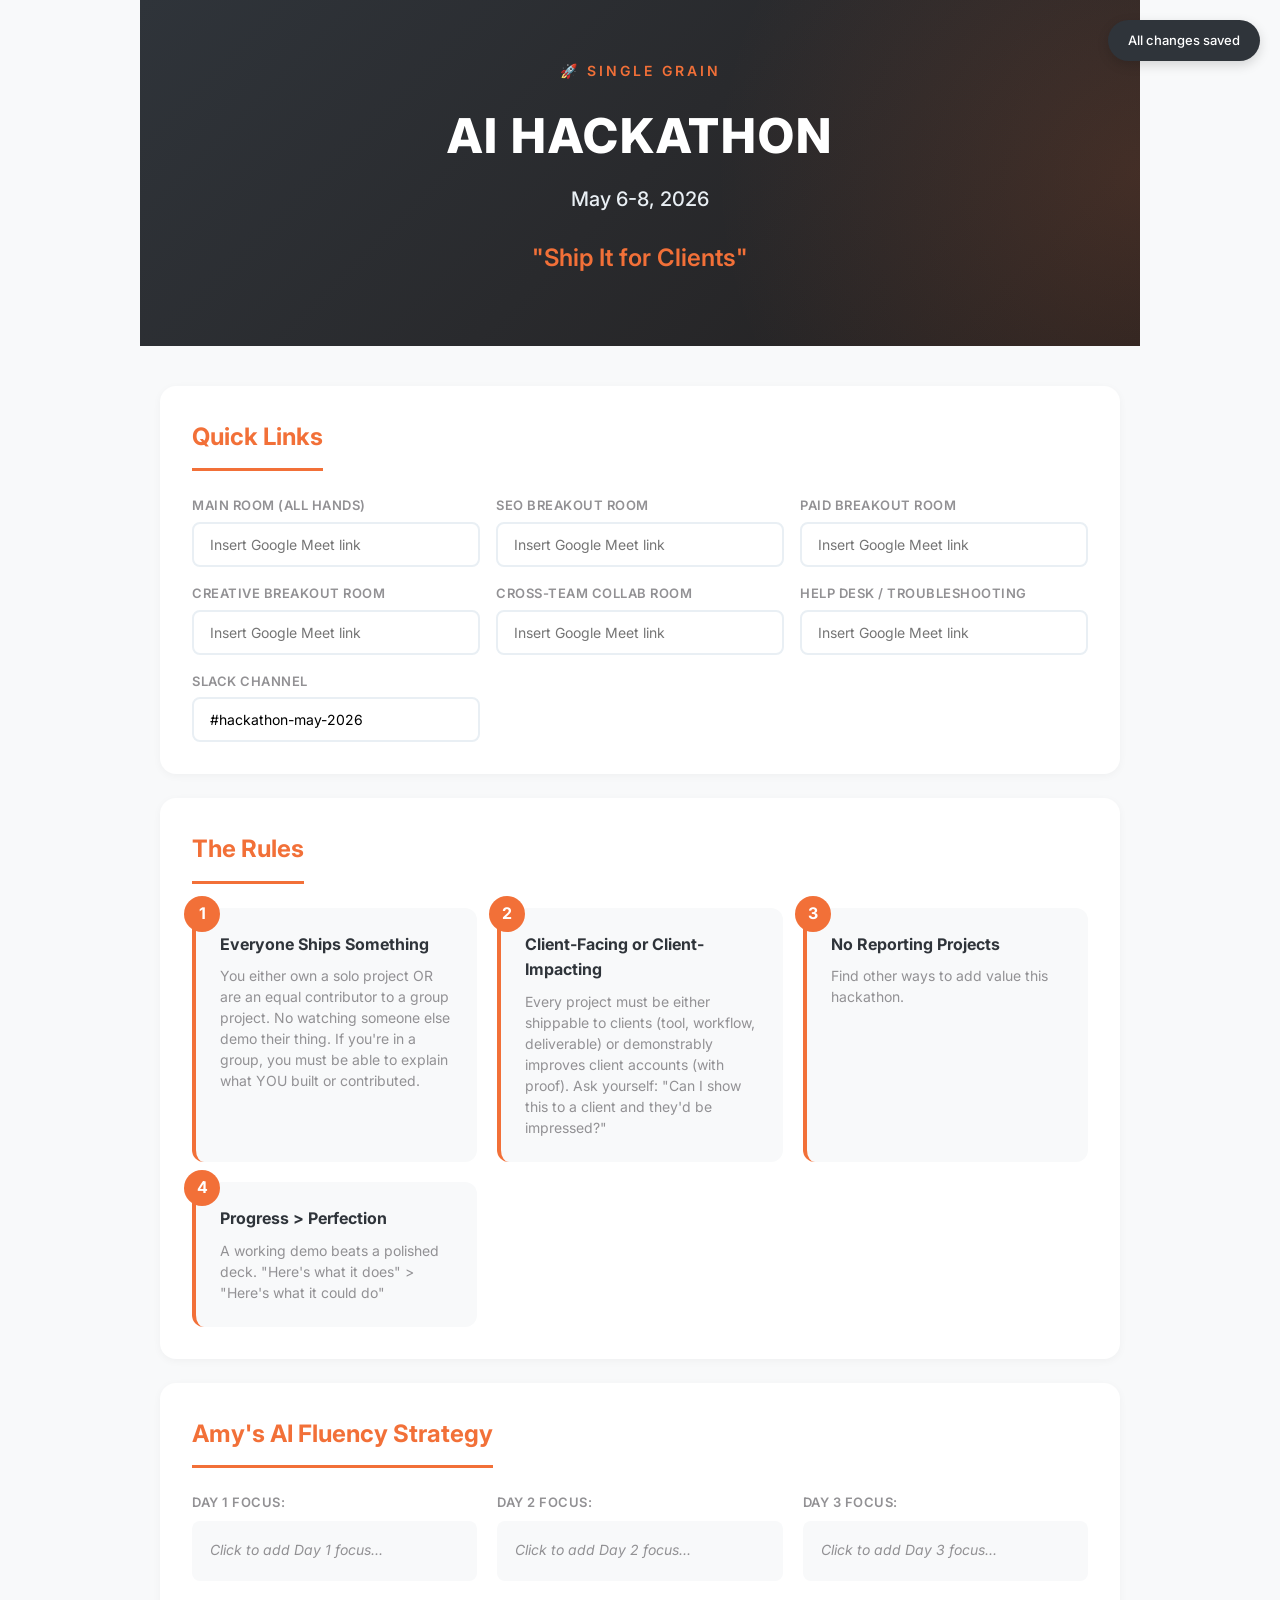
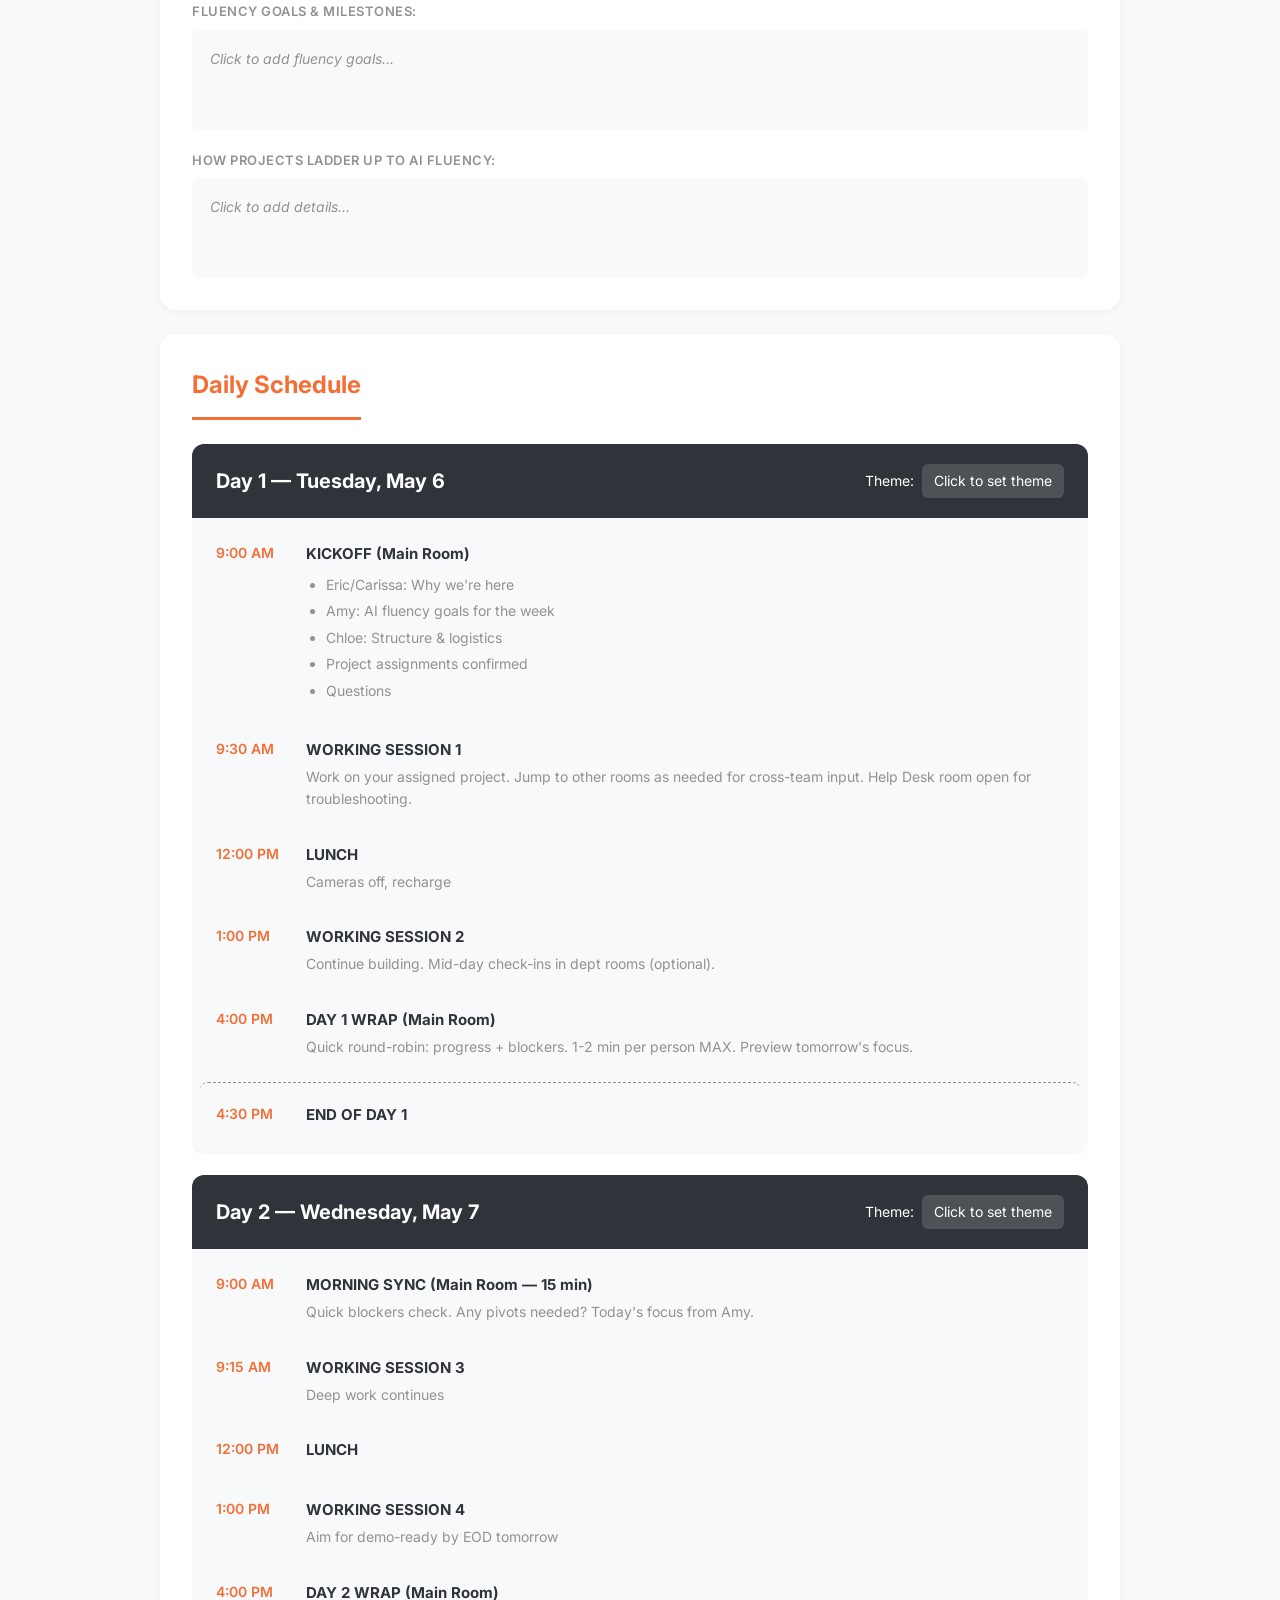
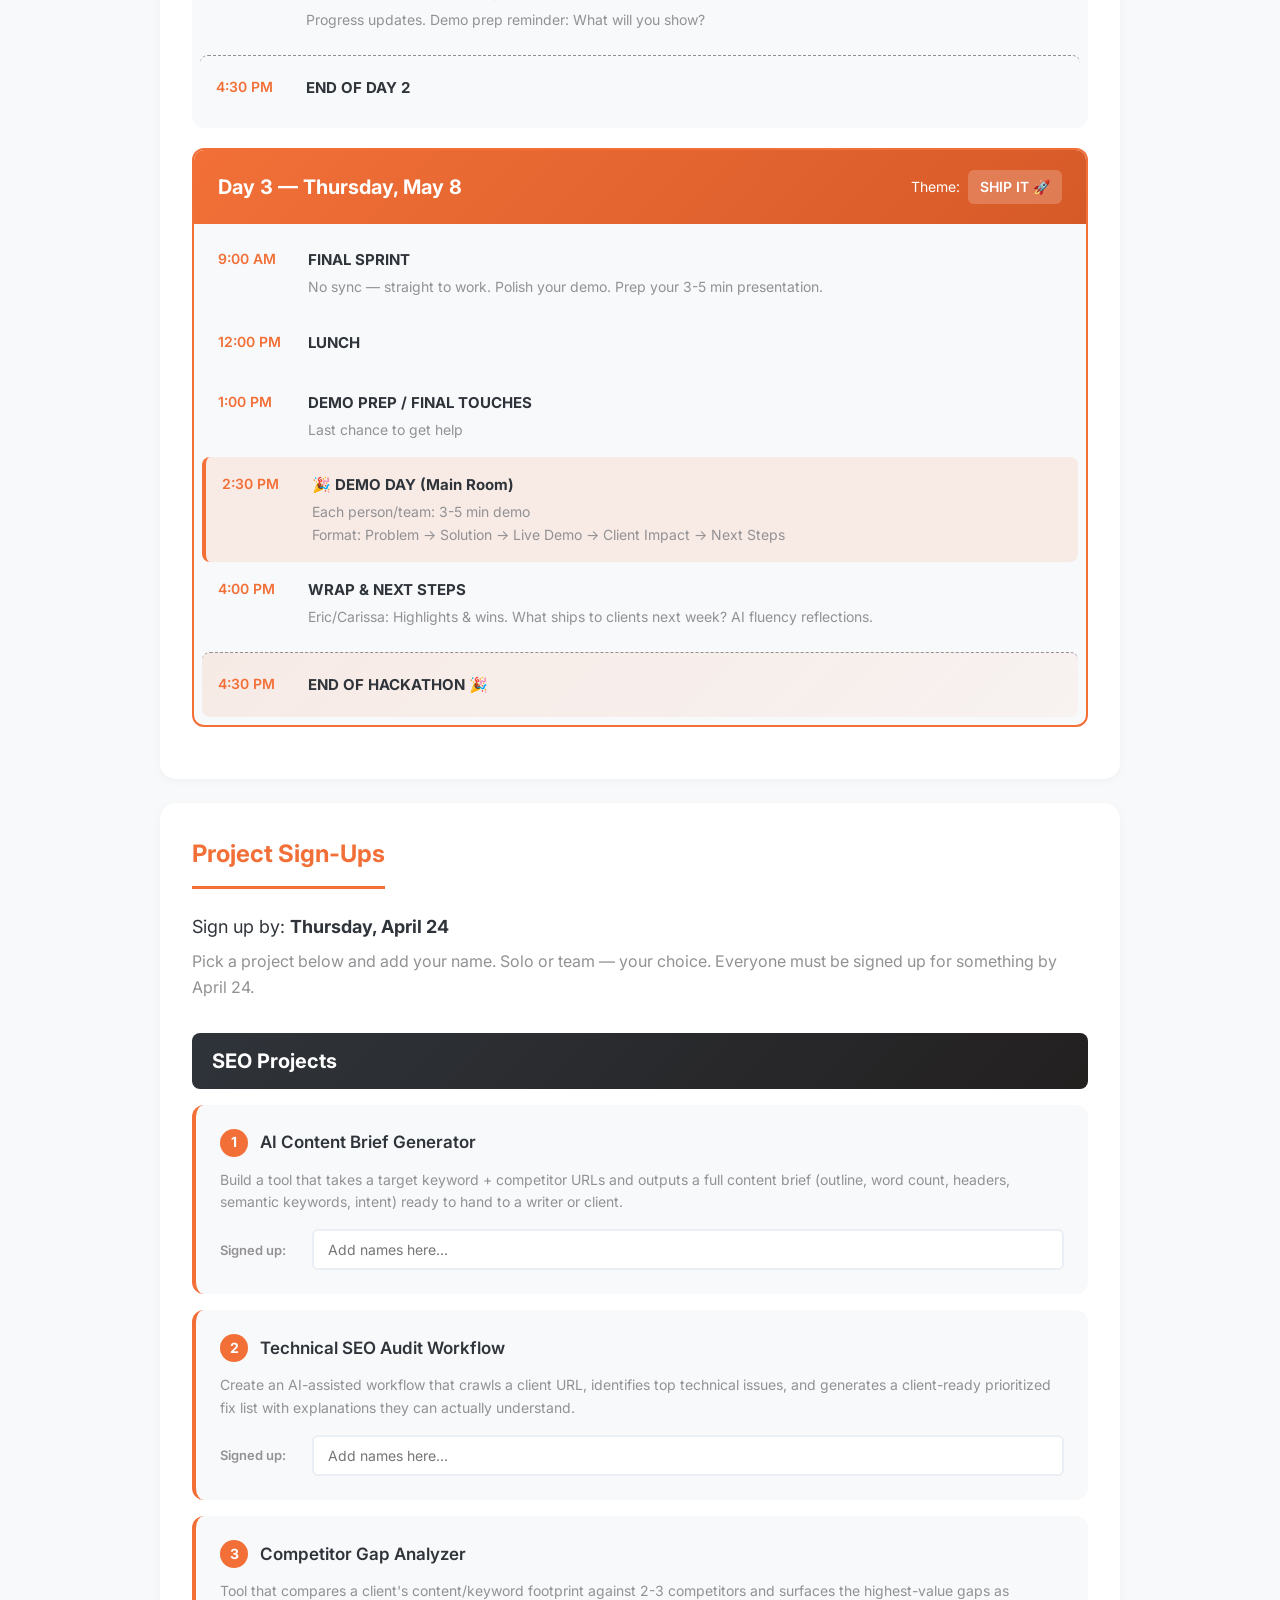
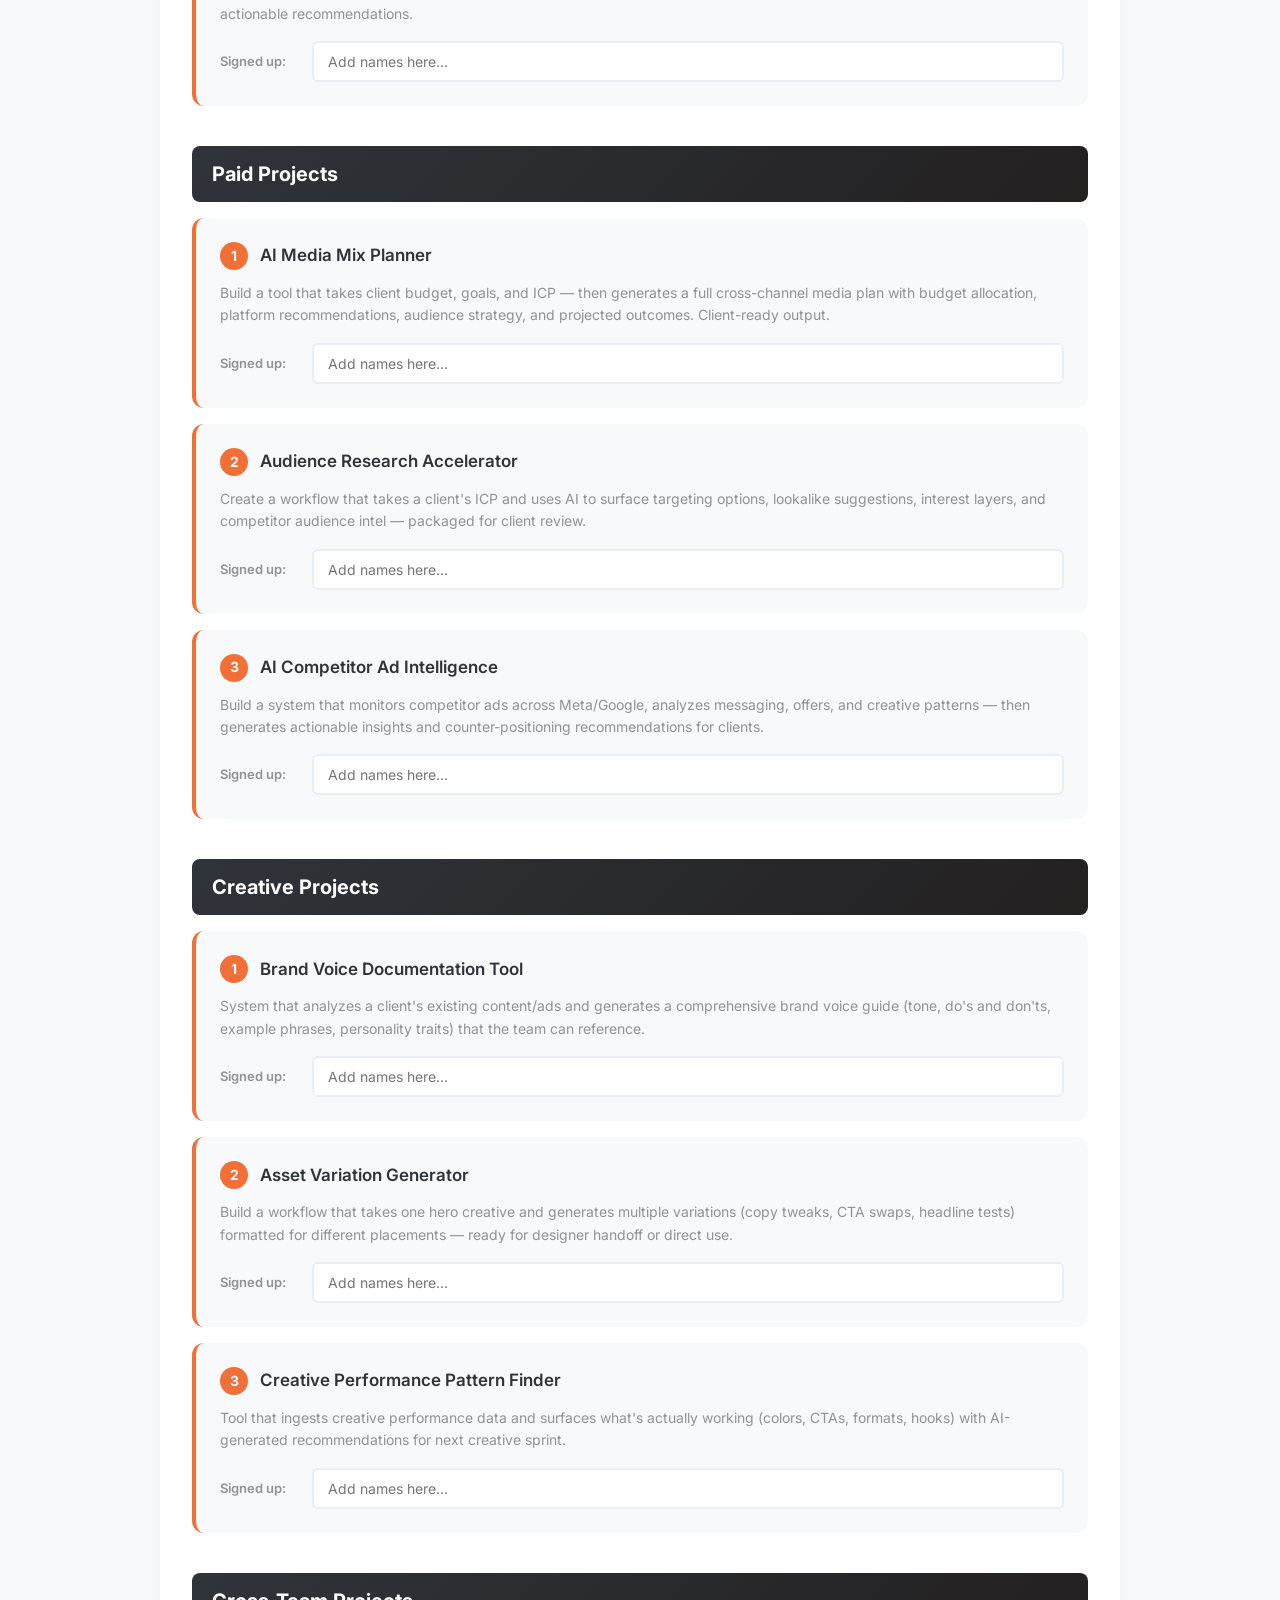
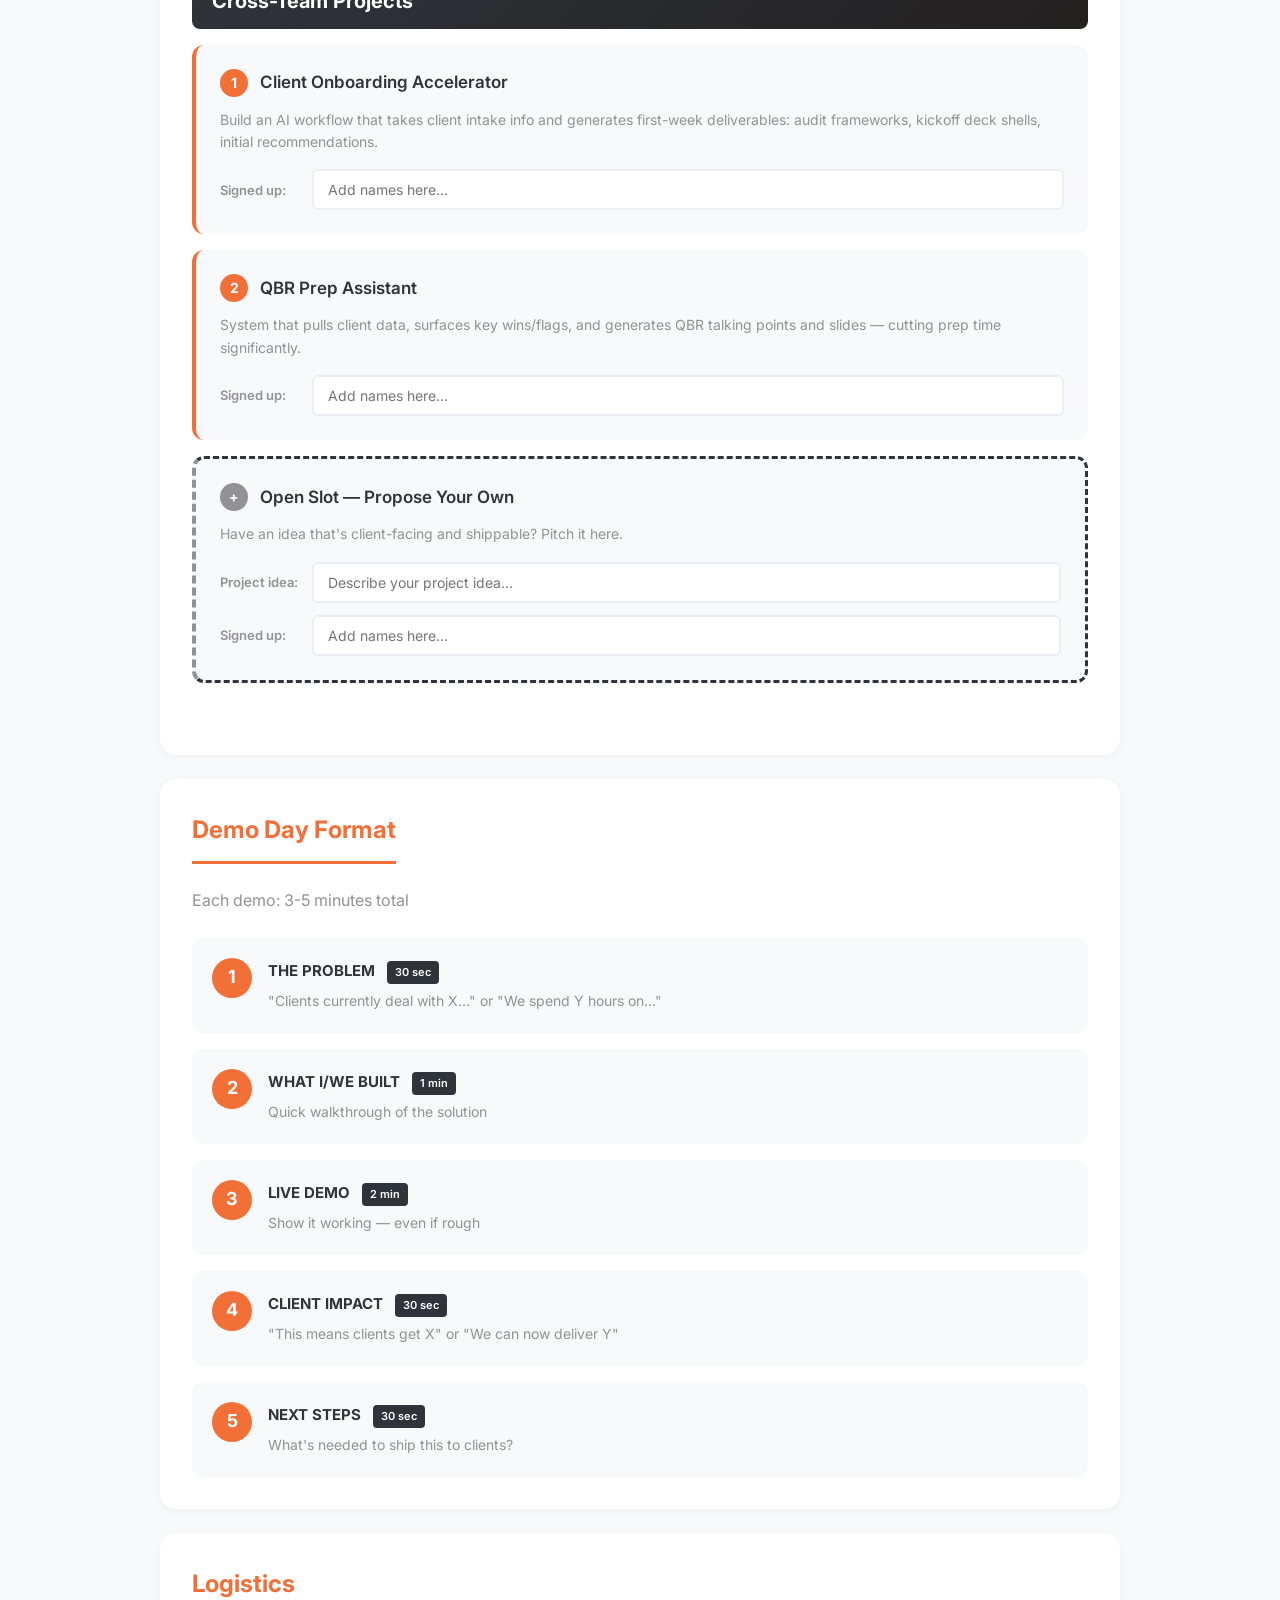
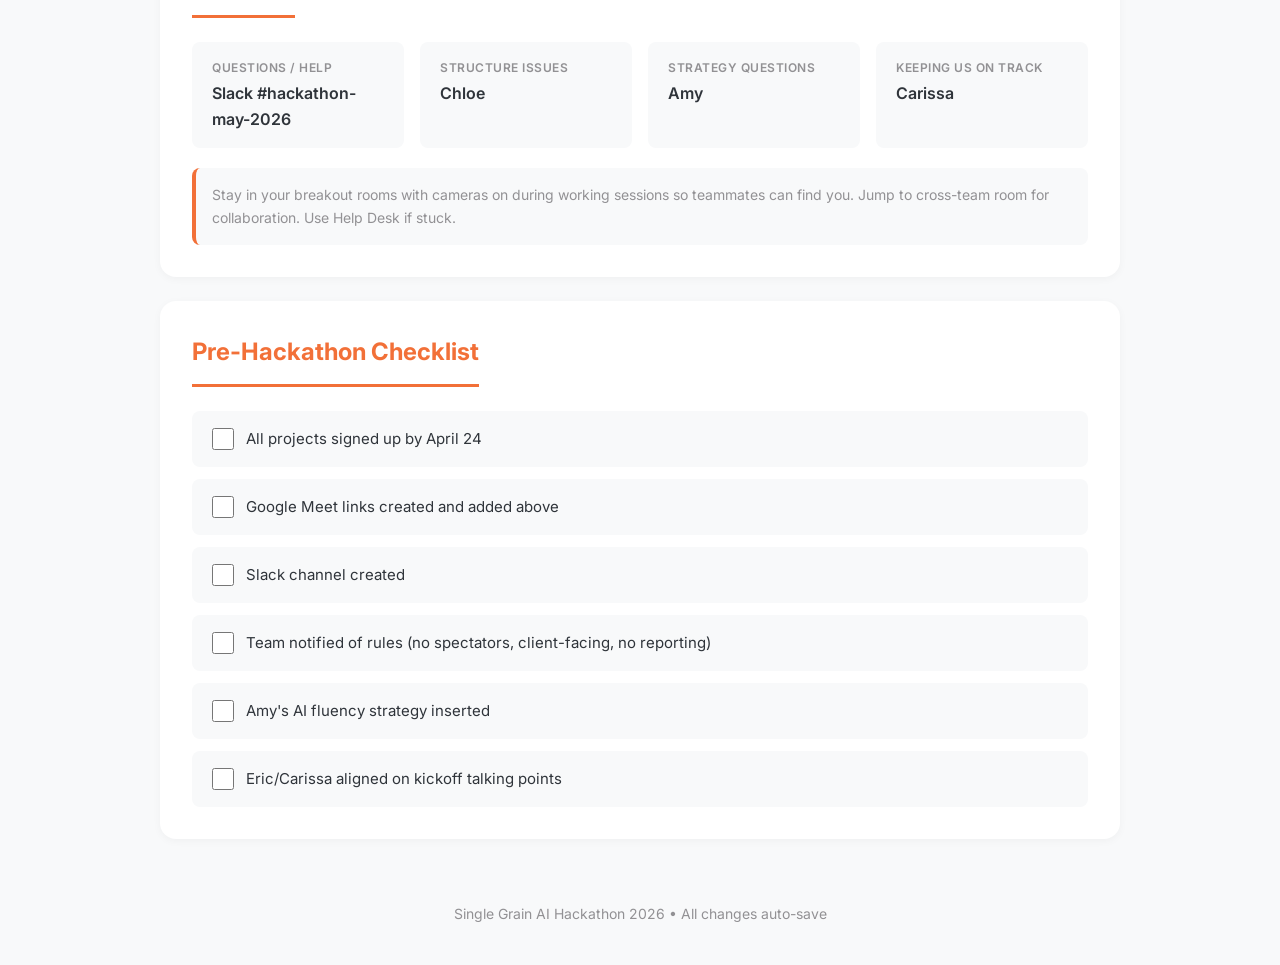
==== commit 3d00bf5a: "Replace Paid #3 - AI Competitor Ad Intelligence" ====
--- a/index.html
+++ b/index.html
@@ -352,9 +352,9 @@
                 <div class="project-card">
                     <div class="project-header">
                         <span class="project-number">3</span>
-                        <h4>Creative Testing Hypothesis Engine</h4>
-                    </div>
-                    <p class="project-description">Tool that analyzes current ad performance, identifies patterns in winners/losers, and generates the next round of creative testing hypotheses with rationale clients can see.</p>
+                        <h4>AI Competitor Ad Intelligence</h4>
+                    </div>
+                    <p class="project-description">Build a system that monitors competitor ads across Meta/Google, analyzes messaging, offers, and creative patterns — then generates actionable insights and counter-positioning recommendations for clients.</p>
                     <div class="signup-field">
                         <label>Signed up:</label>
                         <input type="text" class="signup-input" data-field="paid-project-3" placeholder="Add names here...">
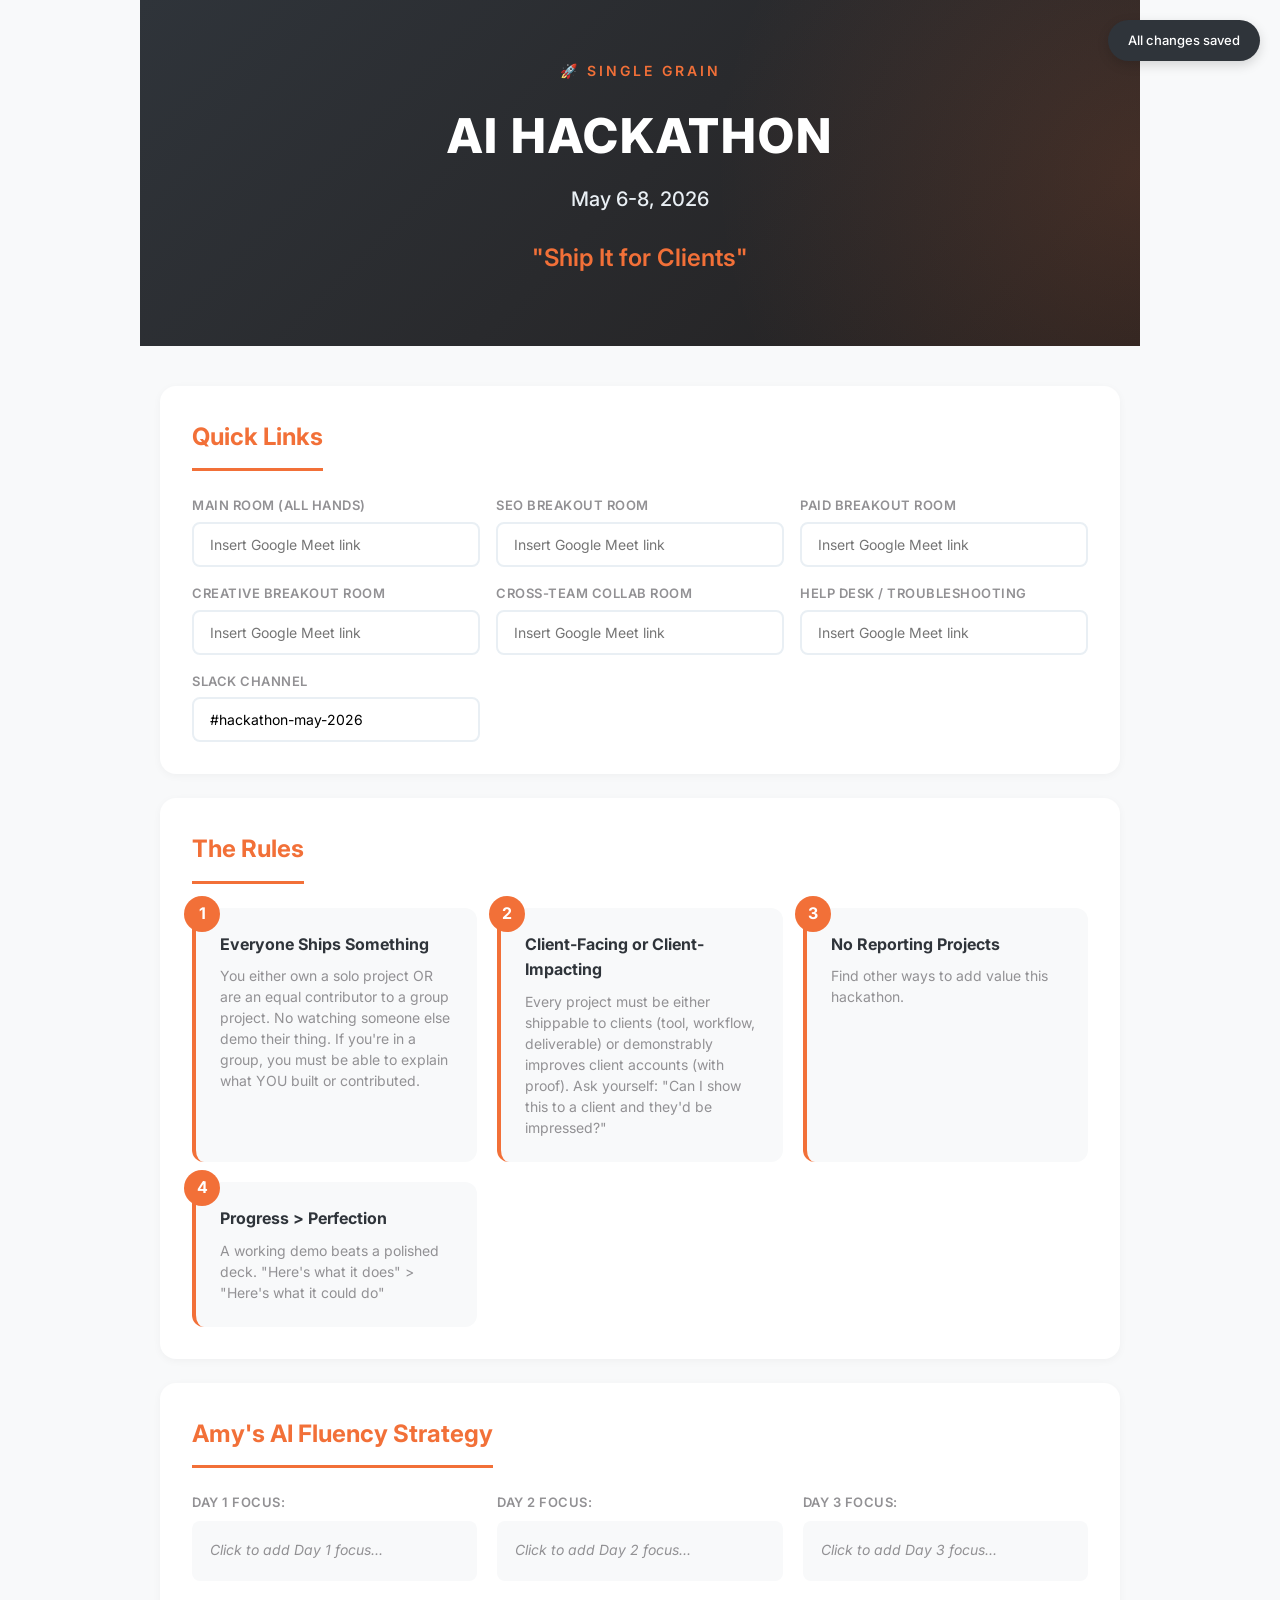
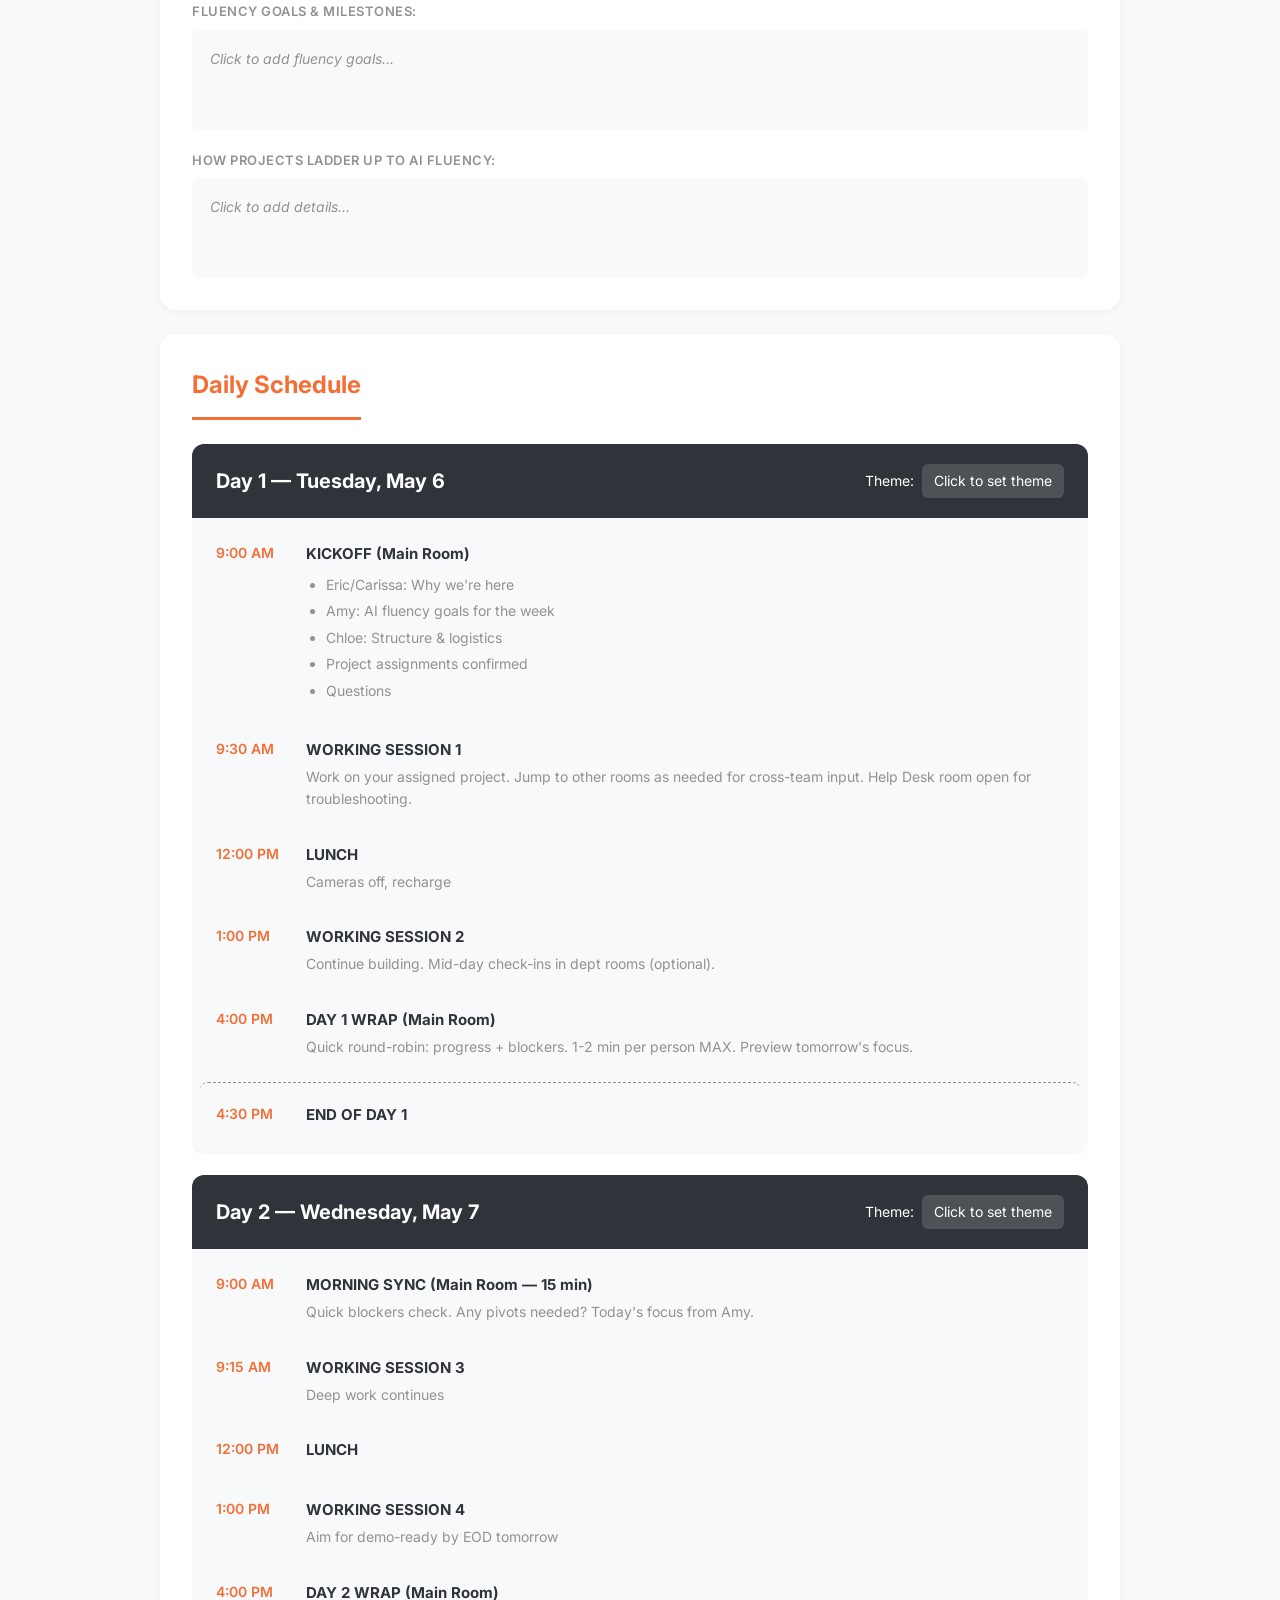
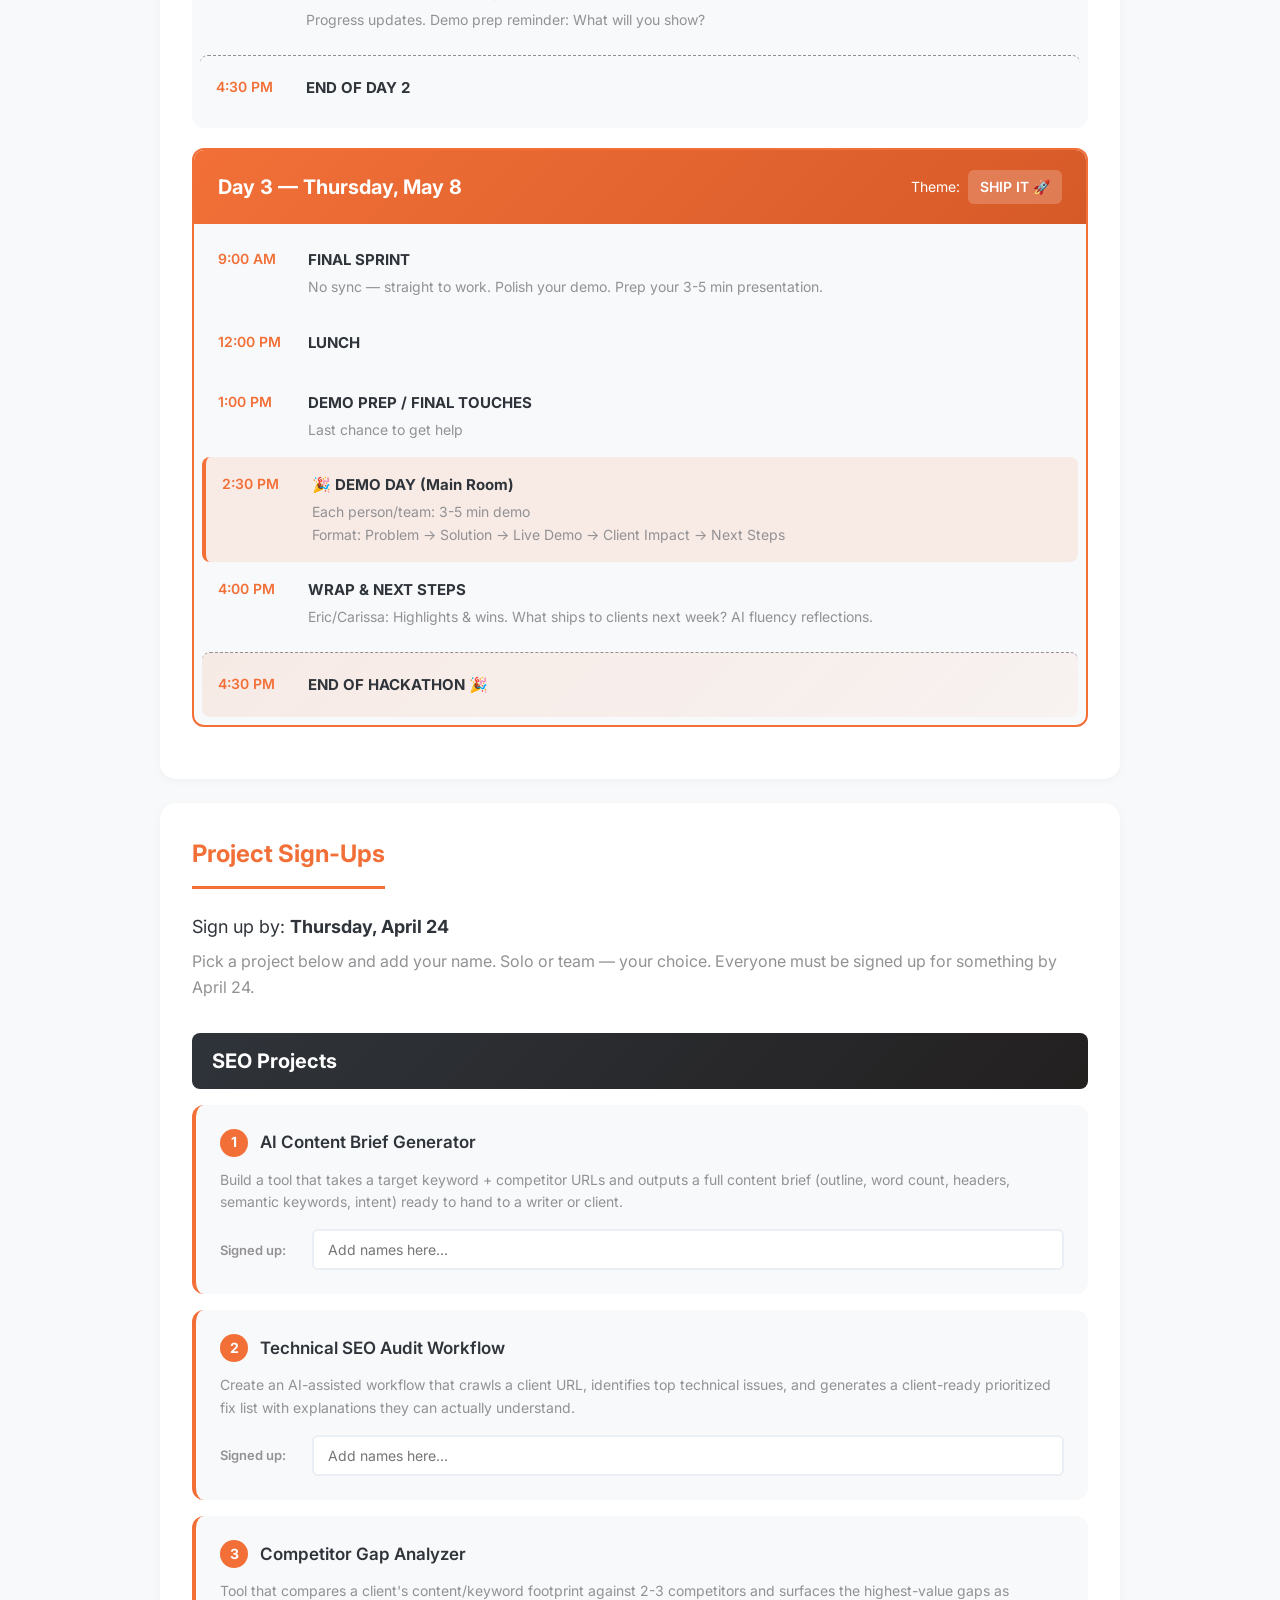
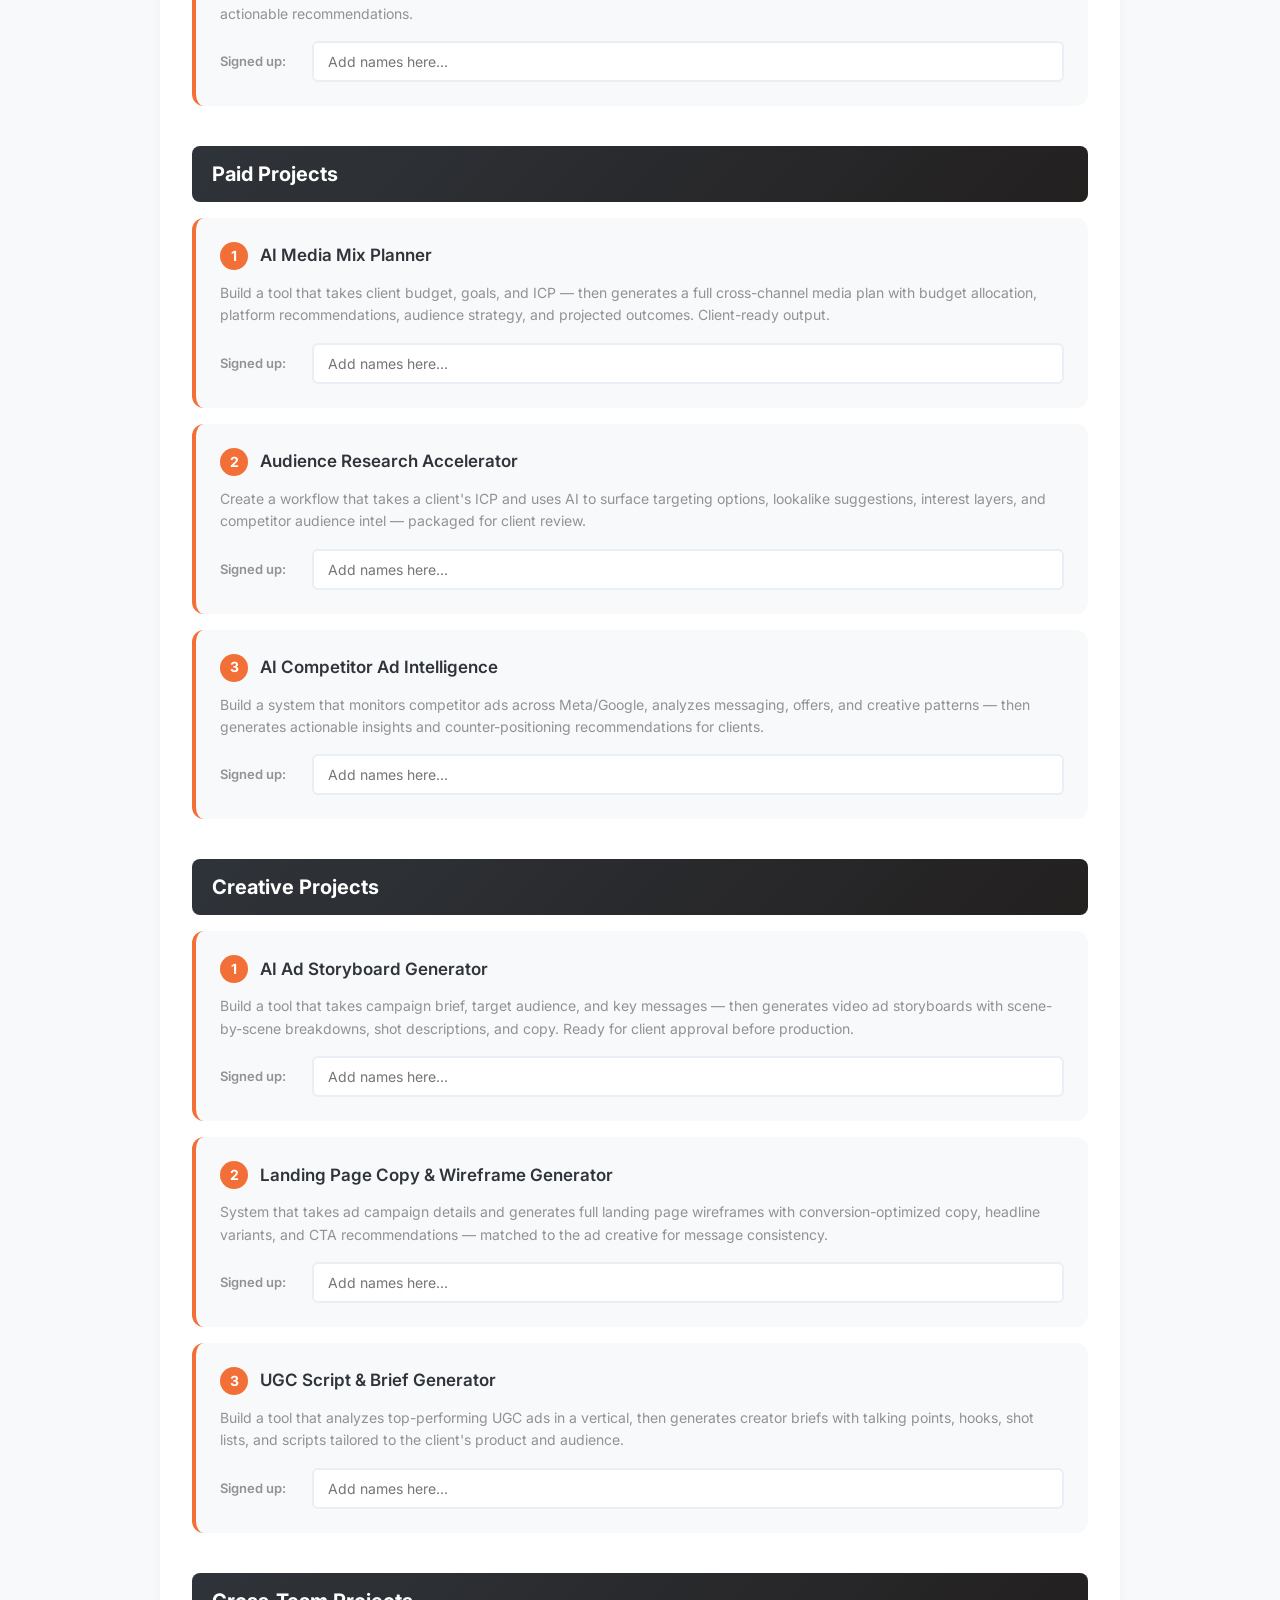
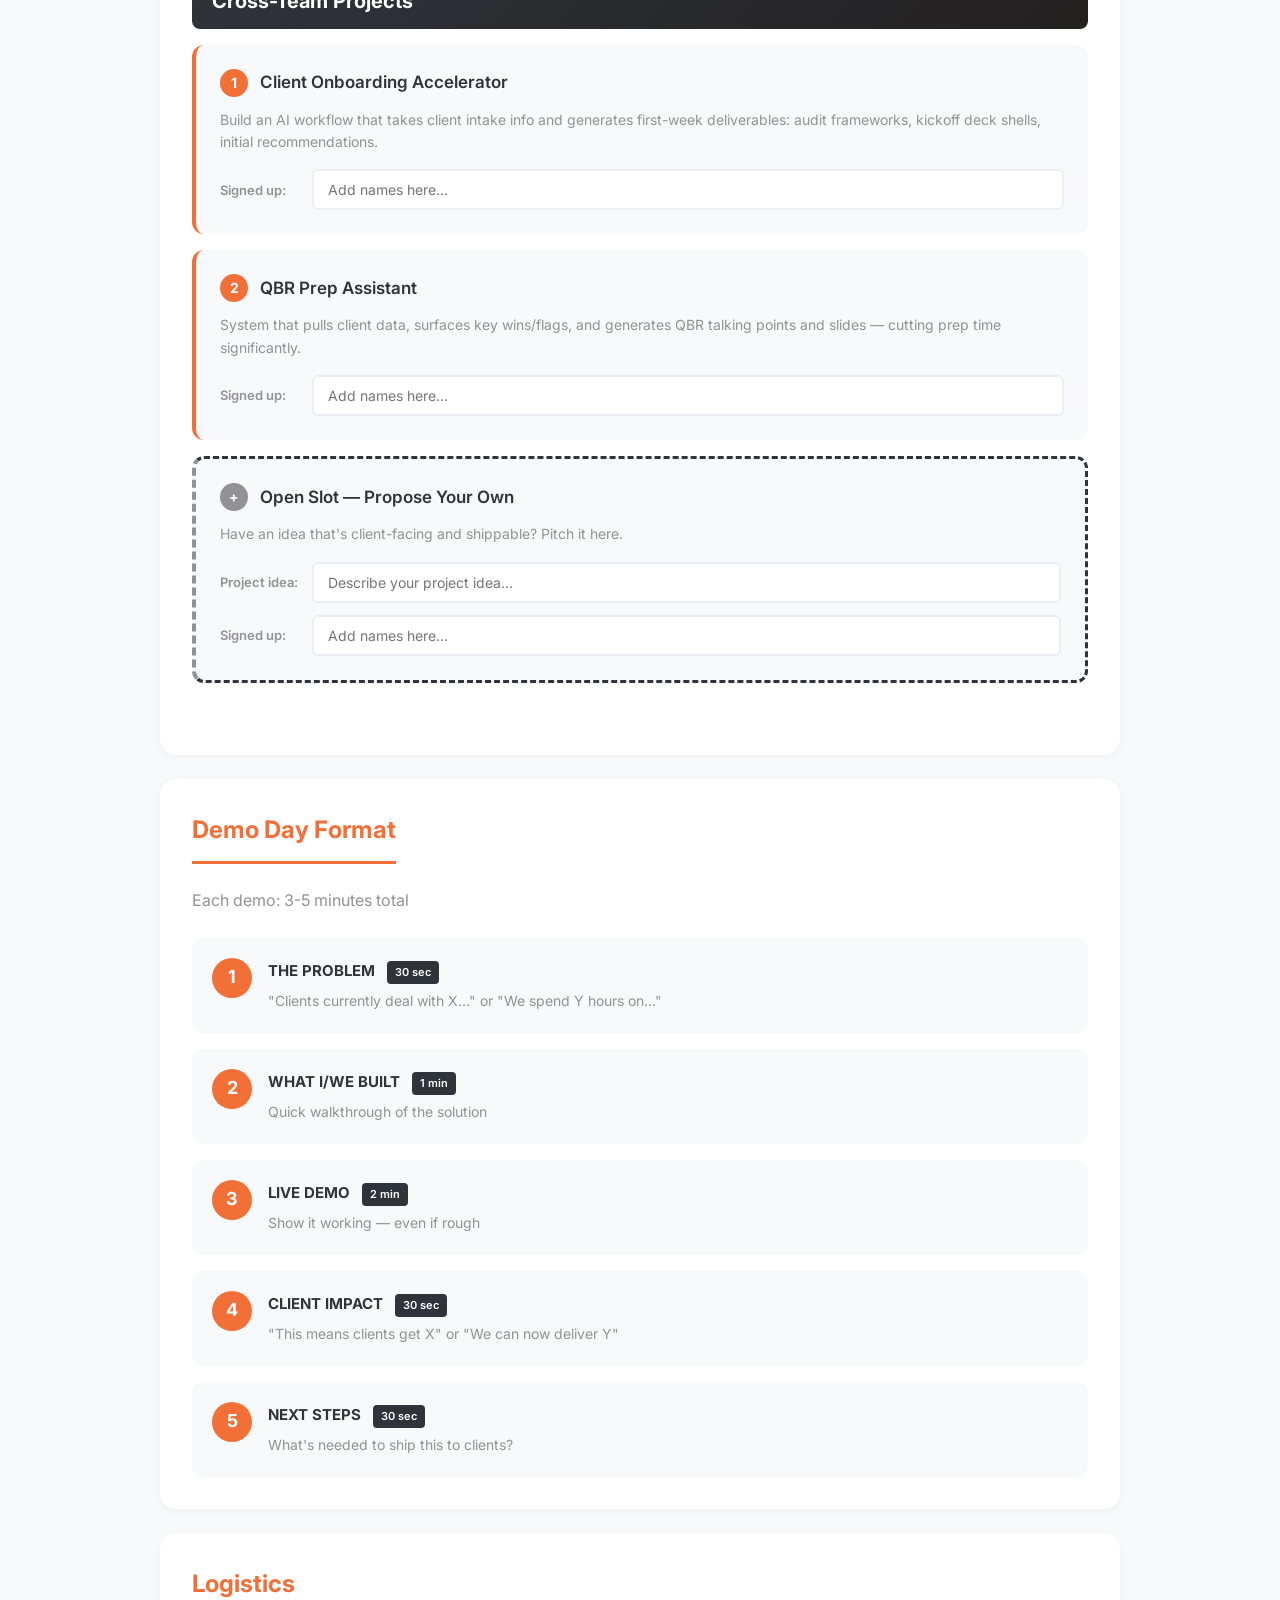
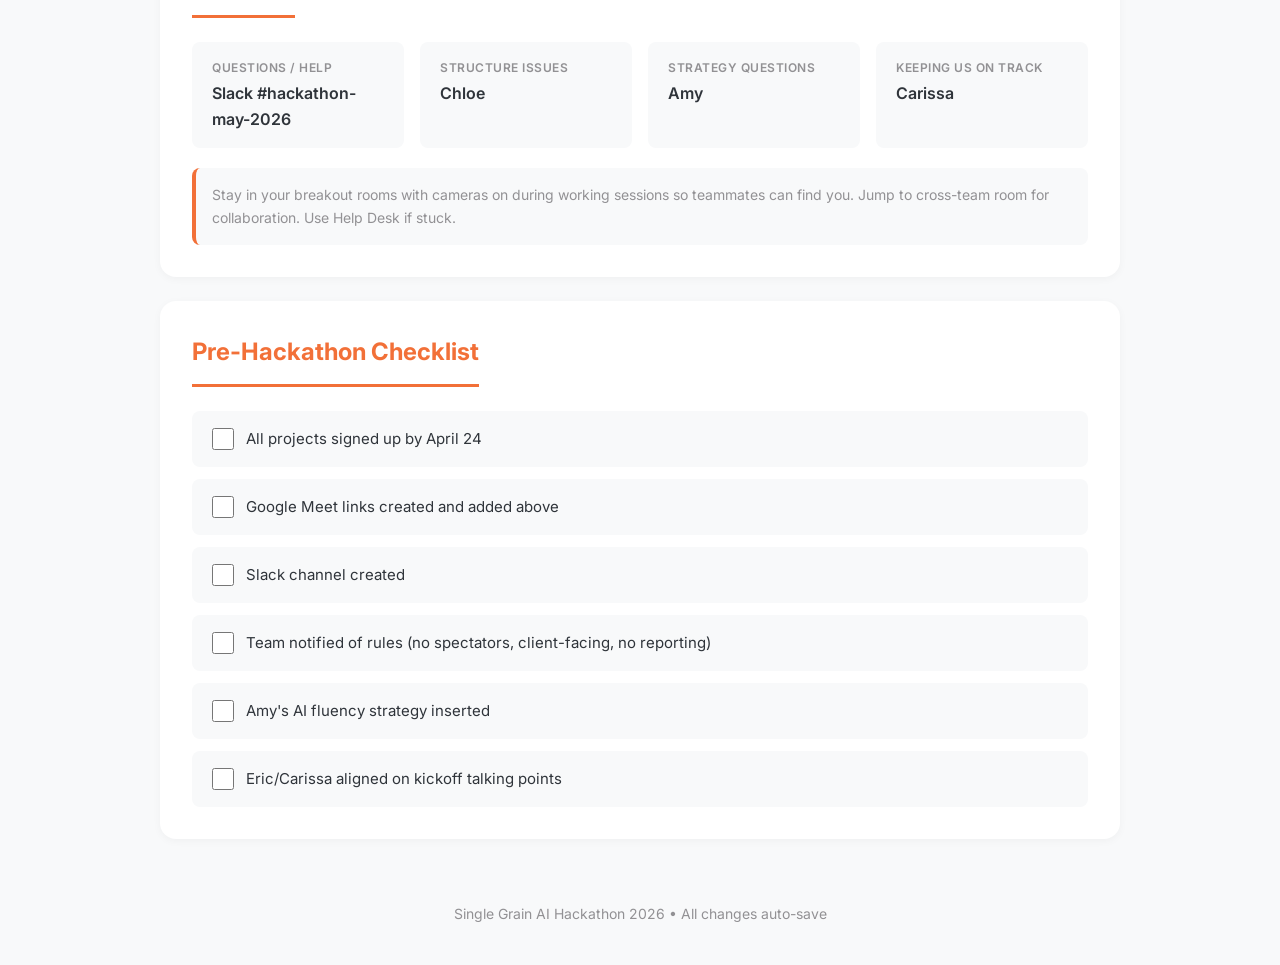
==== commit d77d7fc8: "Replace Creative projects - paid media focused" ====
--- a/index.html
+++ b/index.html
@@ -369,9 +369,9 @@
                 <div class="project-card">
                     <div class="project-header">
                         <span class="project-number">1</span>
-                        <h4>Brand Voice Documentation Tool</h4>
-                    </div>
-                    <p class="project-description">System that analyzes a client's existing content/ads and generates a comprehensive brand voice guide (tone, do's and don'ts, example phrases, personality traits) that the team can reference.</p>
+                        <h4>AI Ad Storyboard Generator</h4>
+                    </div>
+                    <p class="project-description">Build a tool that takes campaign brief, target audience, and key messages — then generates video ad storyboards with scene-by-scene breakdowns, shot descriptions, and copy. Ready for client approval before production.</p>
                     <div class="signup-field">
                         <label>Signed up:</label>
                         <input type="text" class="signup-input" data-field="creative-project-1" placeholder="Add names here...">
@@ -381,9 +381,9 @@
                 <div class="project-card">
                     <div class="project-header">
                         <span class="project-number">2</span>
-                        <h4>Asset Variation Generator</h4>
-                    </div>
-                    <p class="project-description">Build a workflow that takes one hero creative and generates multiple variations (copy tweaks, CTA swaps, headline tests) formatted for different placements — ready for designer handoff or direct use.</p>
+                        <h4>Landing Page Copy & Wireframe Generator</h4>
+                    </div>
+                    <p class="project-description">System that takes ad campaign details and generates full landing page wireframes with conversion-optimized copy, headline variants, and CTA recommendations — matched to the ad creative for message consistency.</p>
                     <div class="signup-field">
                         <label>Signed up:</label>
                         <input type="text" class="signup-input" data-field="creative-project-2" placeholder="Add names here...">
@@ -393,9 +393,9 @@
                 <div class="project-card">
                     <div class="project-header">
                         <span class="project-number">3</span>
-                        <h4>Creative Performance Pattern Finder</h4>
-                    </div>
-                    <p class="project-description">Tool that ingests creative performance data and surfaces what's actually working (colors, CTAs, formats, hooks) with AI-generated recommendations for next creative sprint.</p>
+                        <h4>UGC Script & Brief Generator</h4>
+                    </div>
+                    <p class="project-description">Build a tool that analyzes top-performing UGC ads in a vertical, then generates creator briefs with talking points, hooks, shot lists, and scripts tailored to the client's product and audience.</p>
                     <div class="signup-field">
                         <label>Signed up:</label>
                         <input type="text" class="signup-input" data-field="creative-project-3" placeholder="Add names here...">
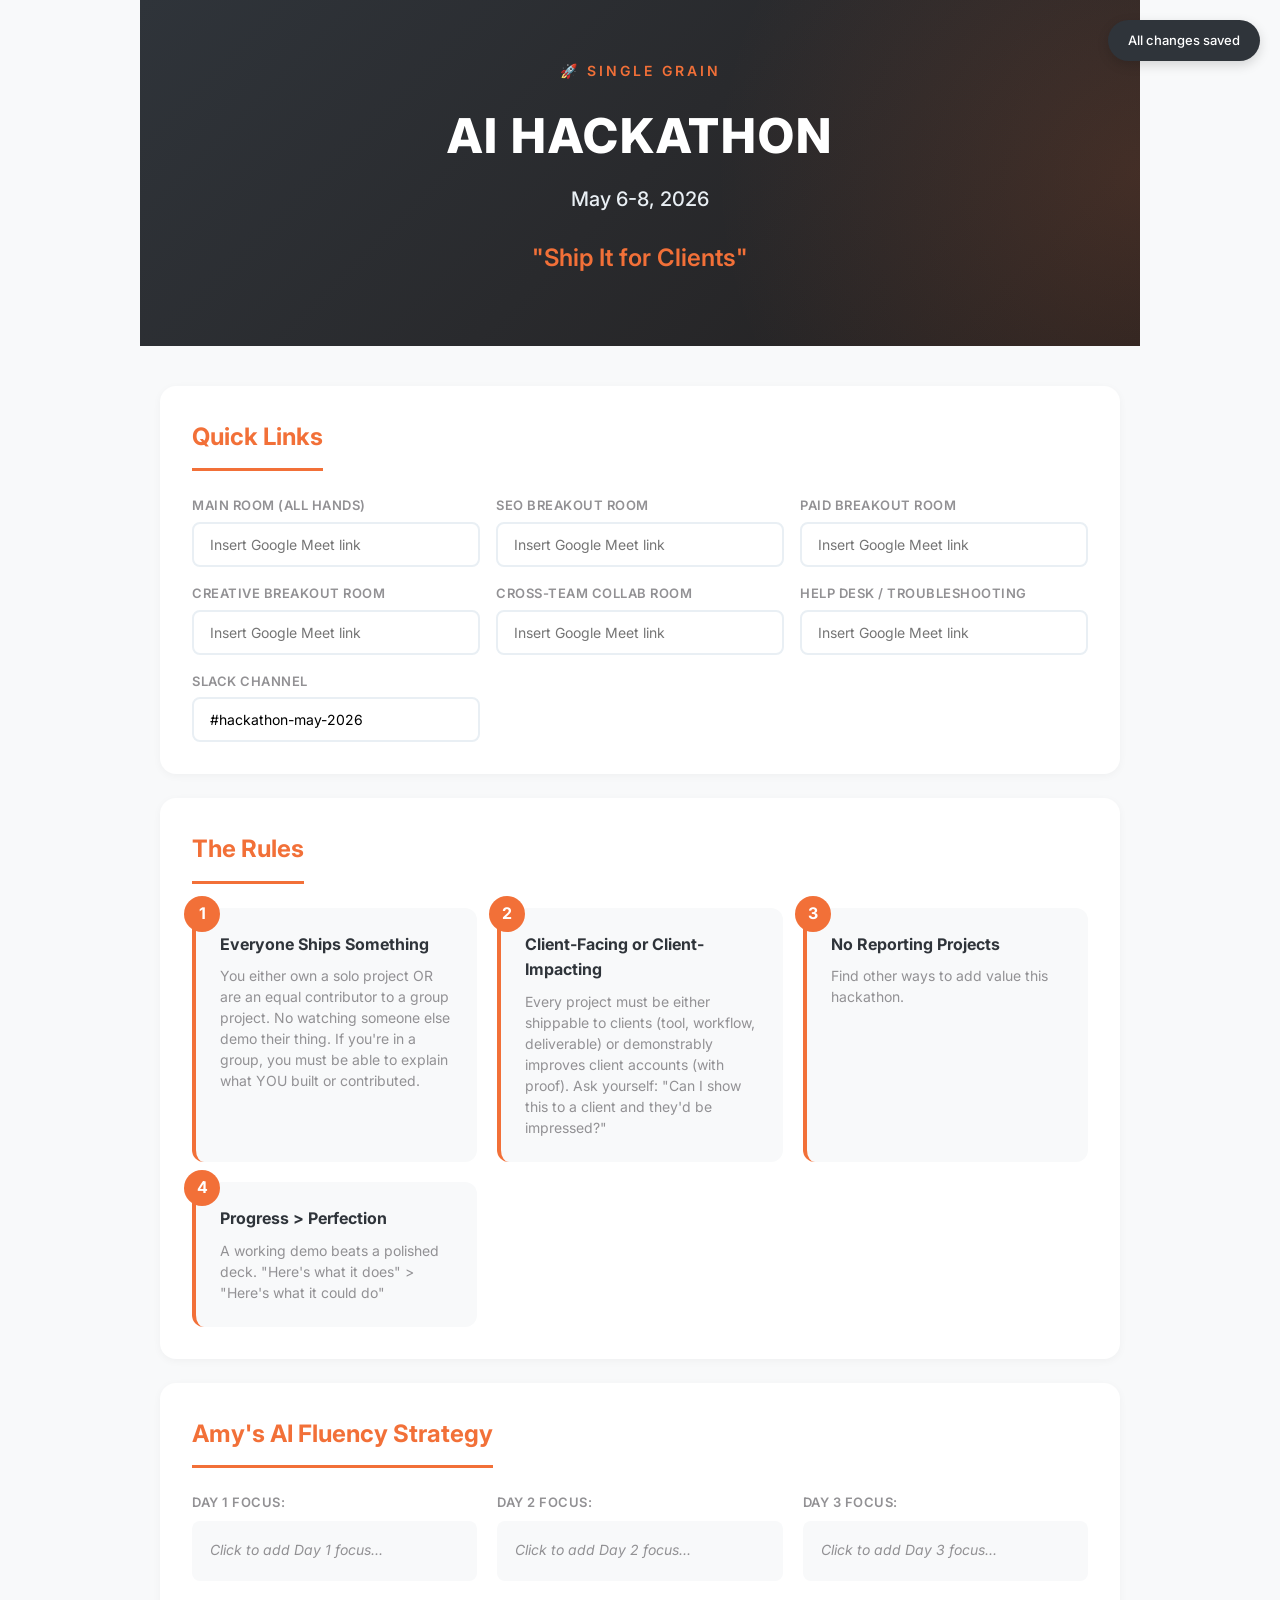
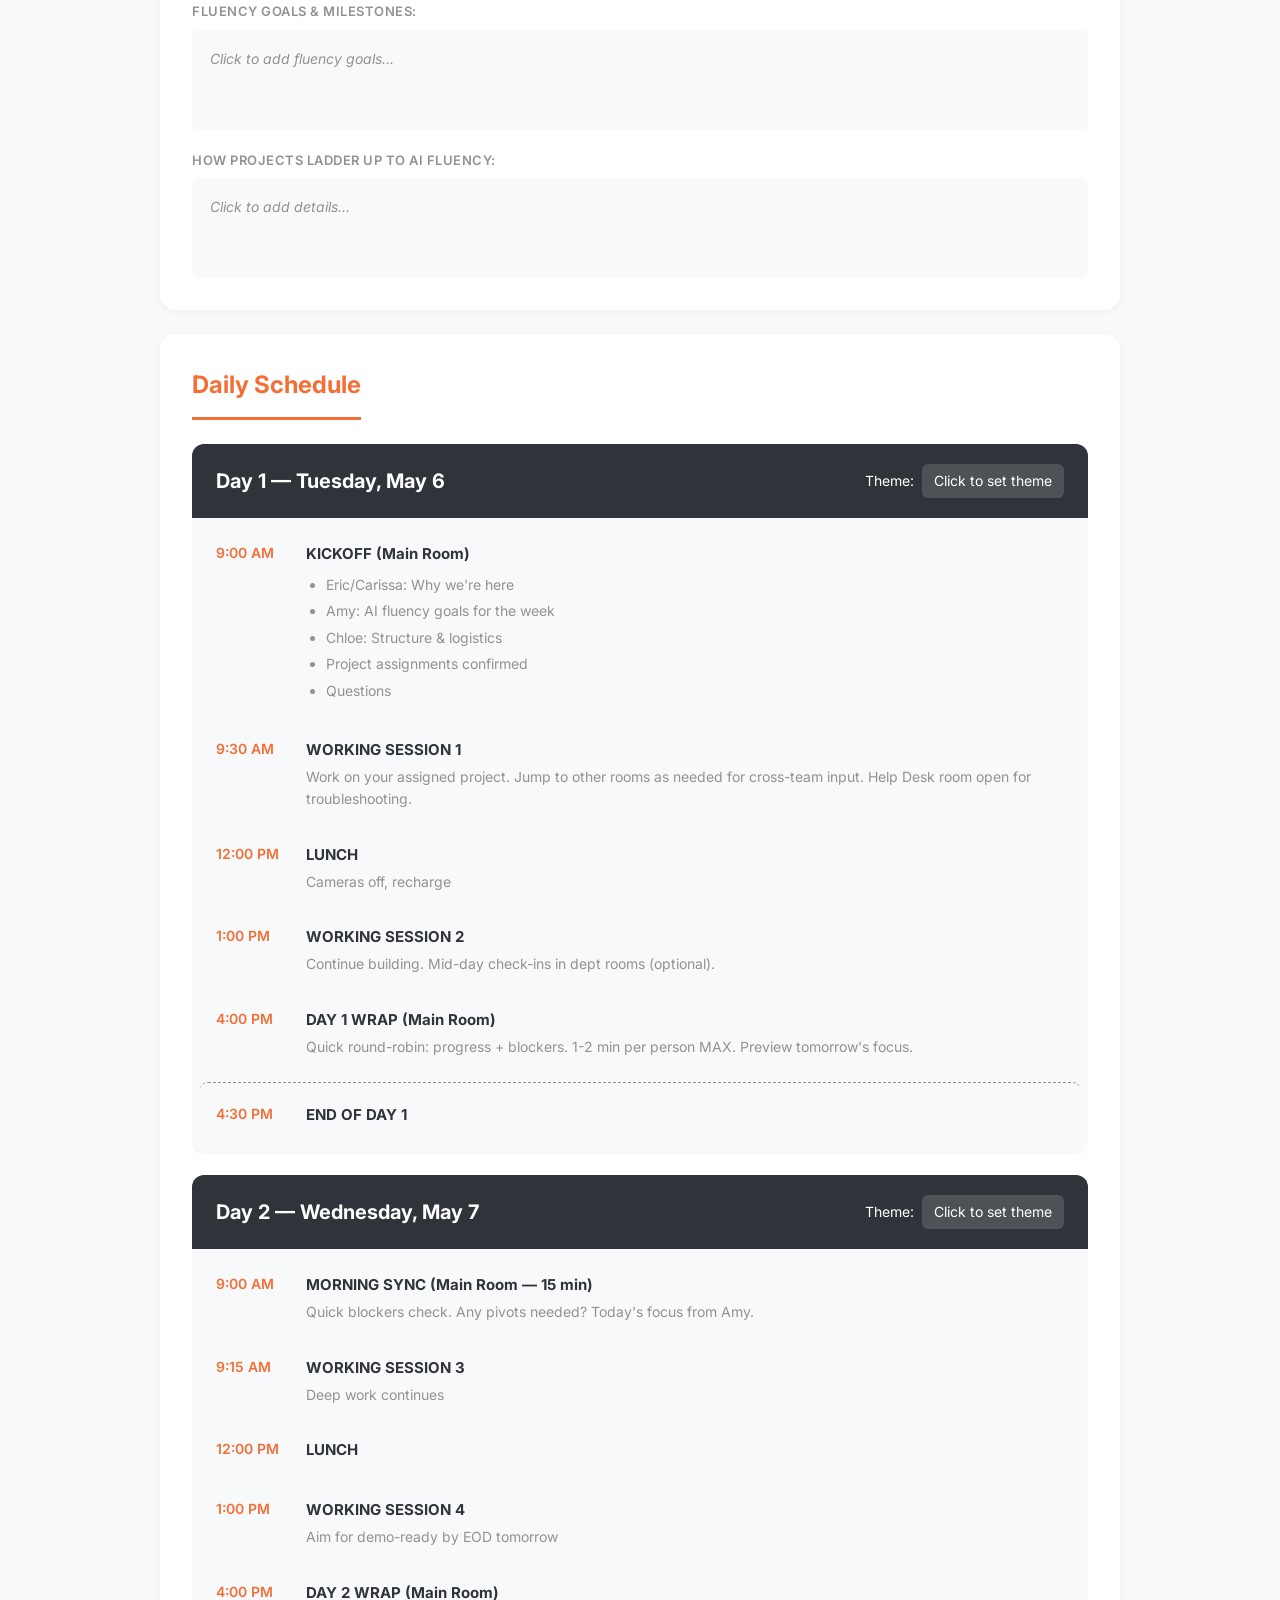
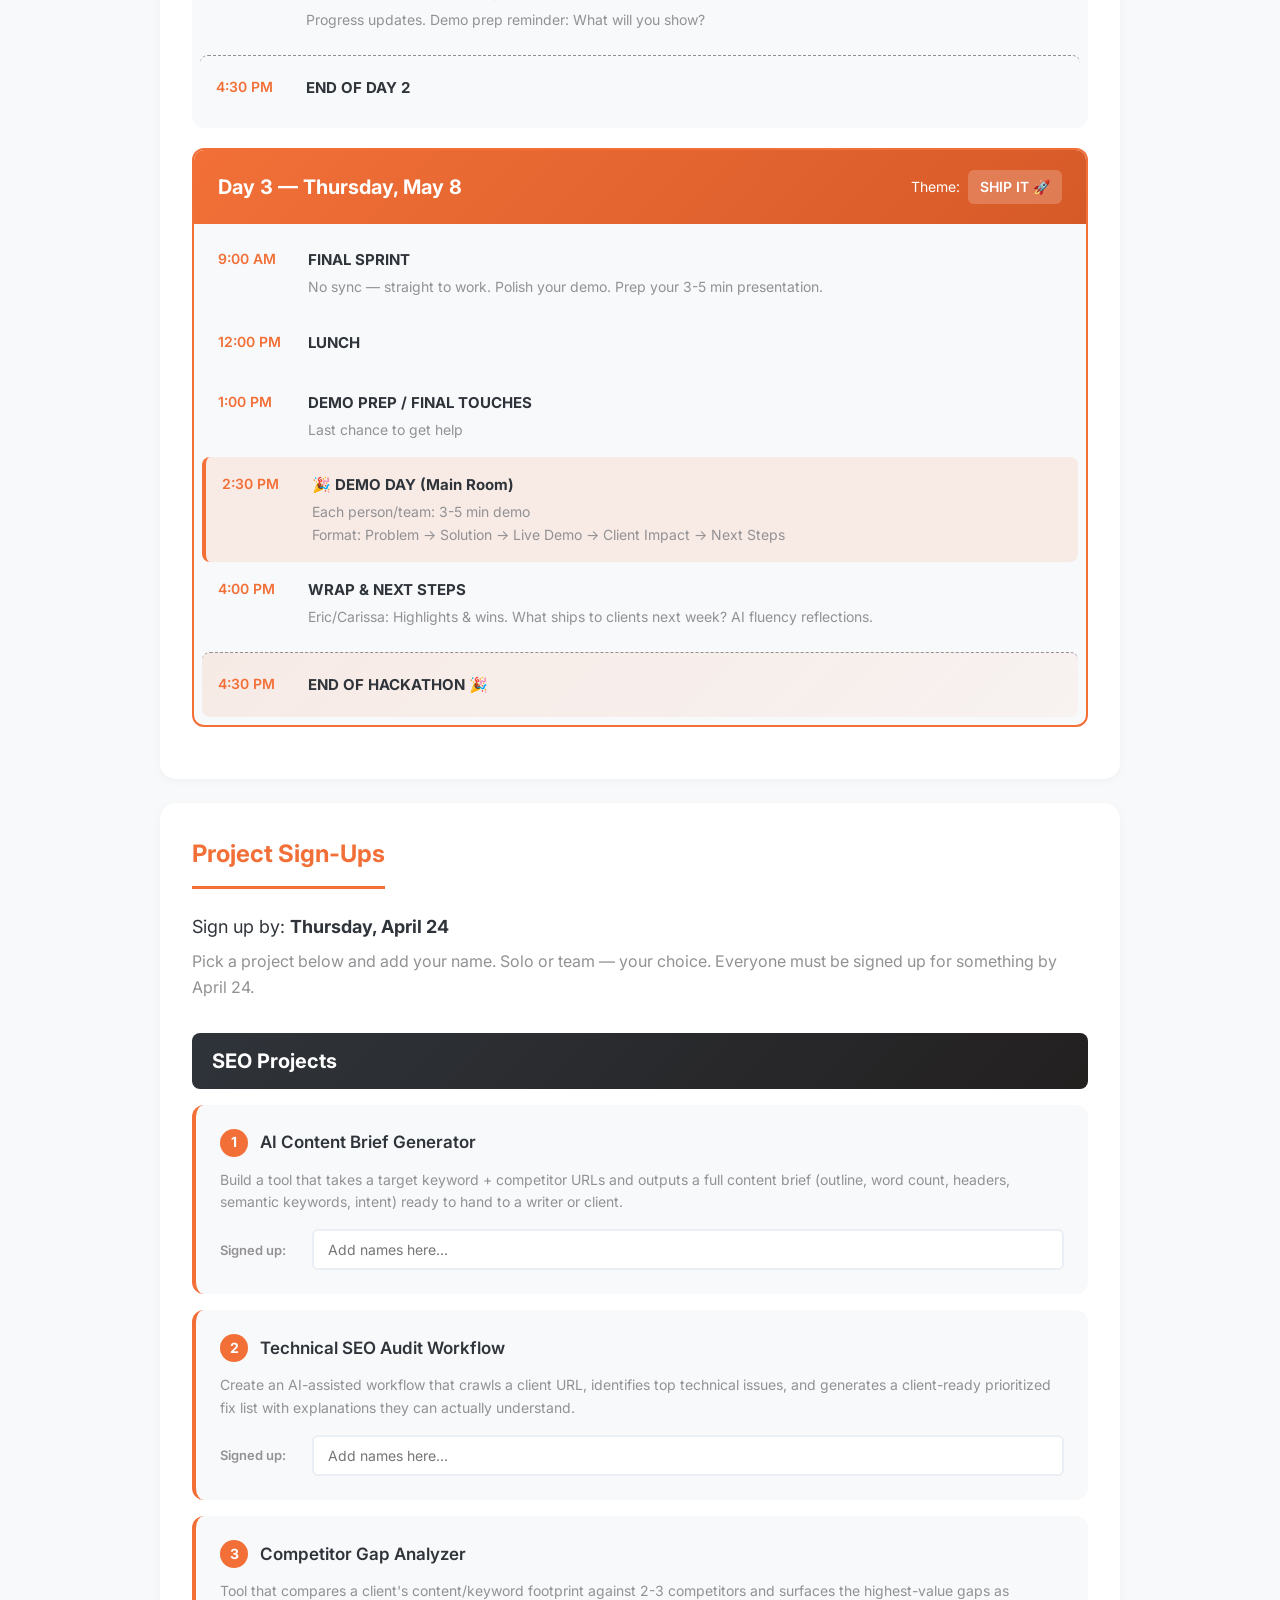
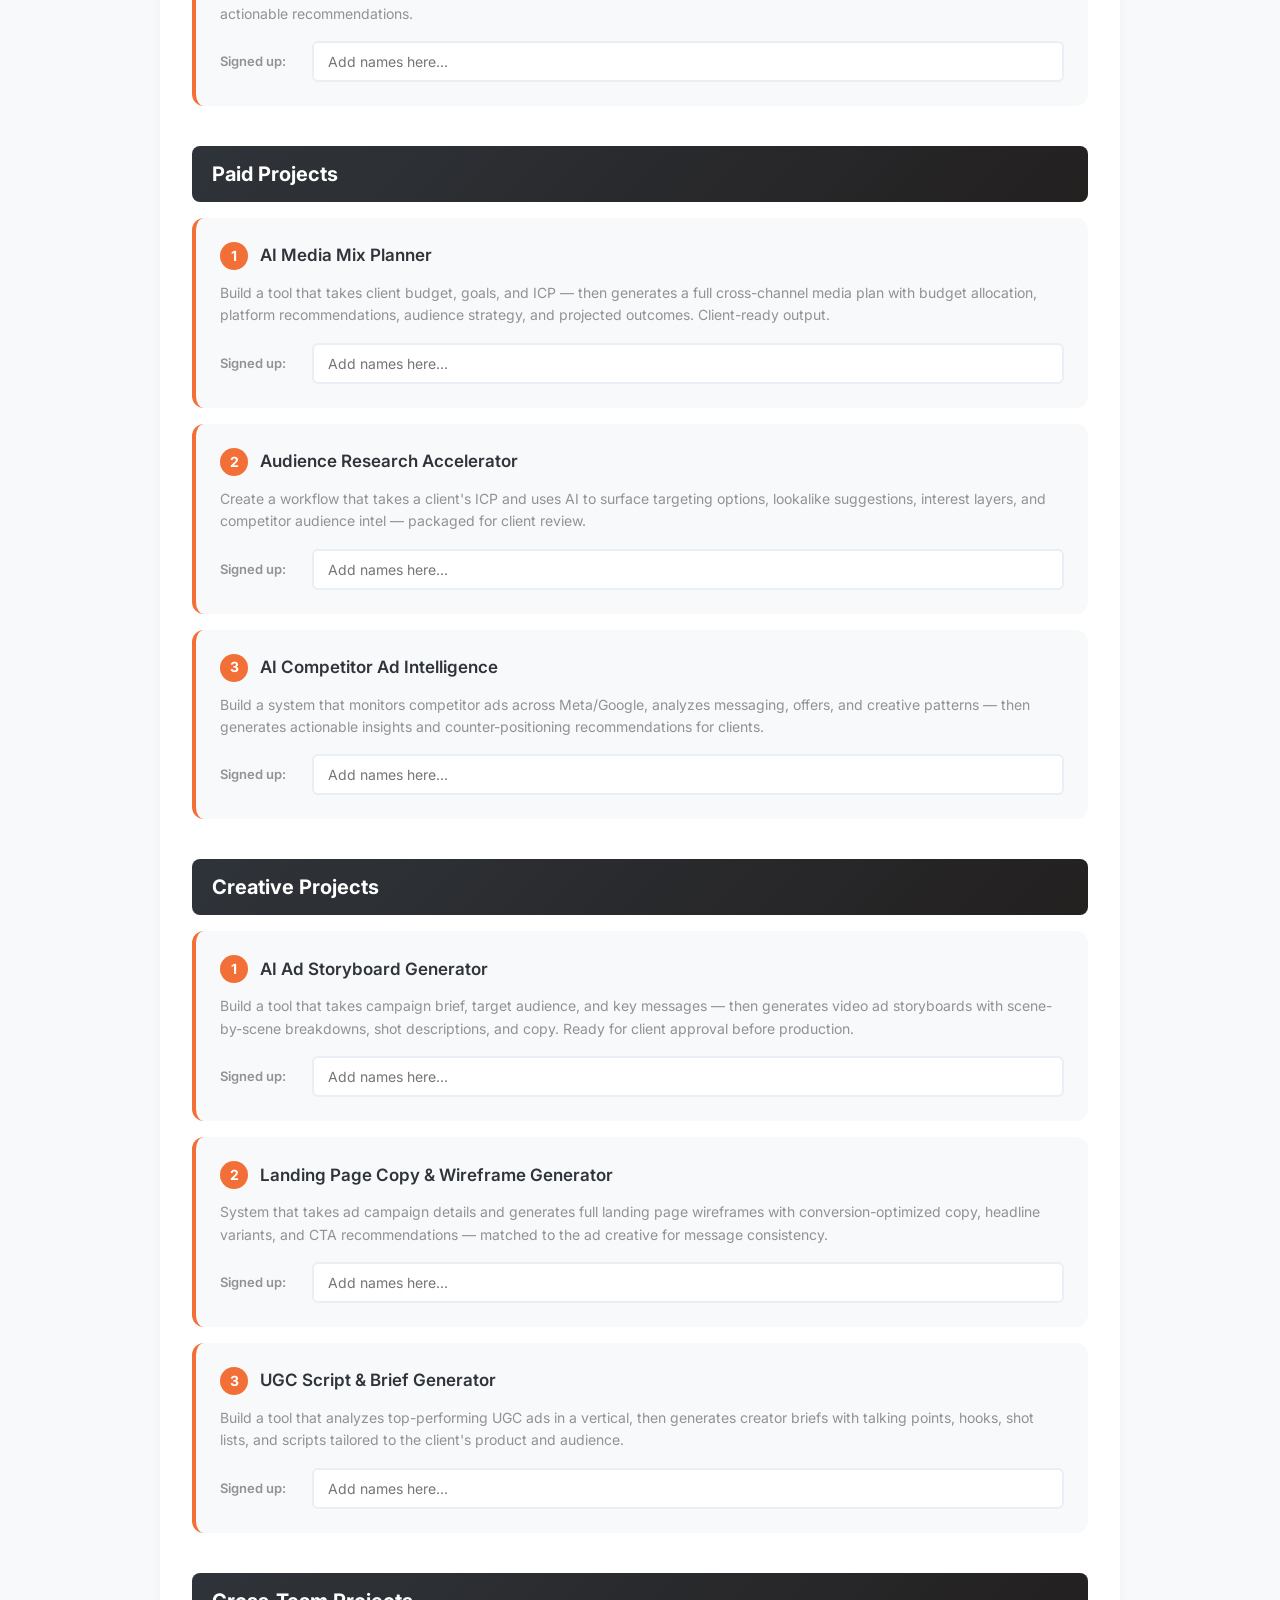
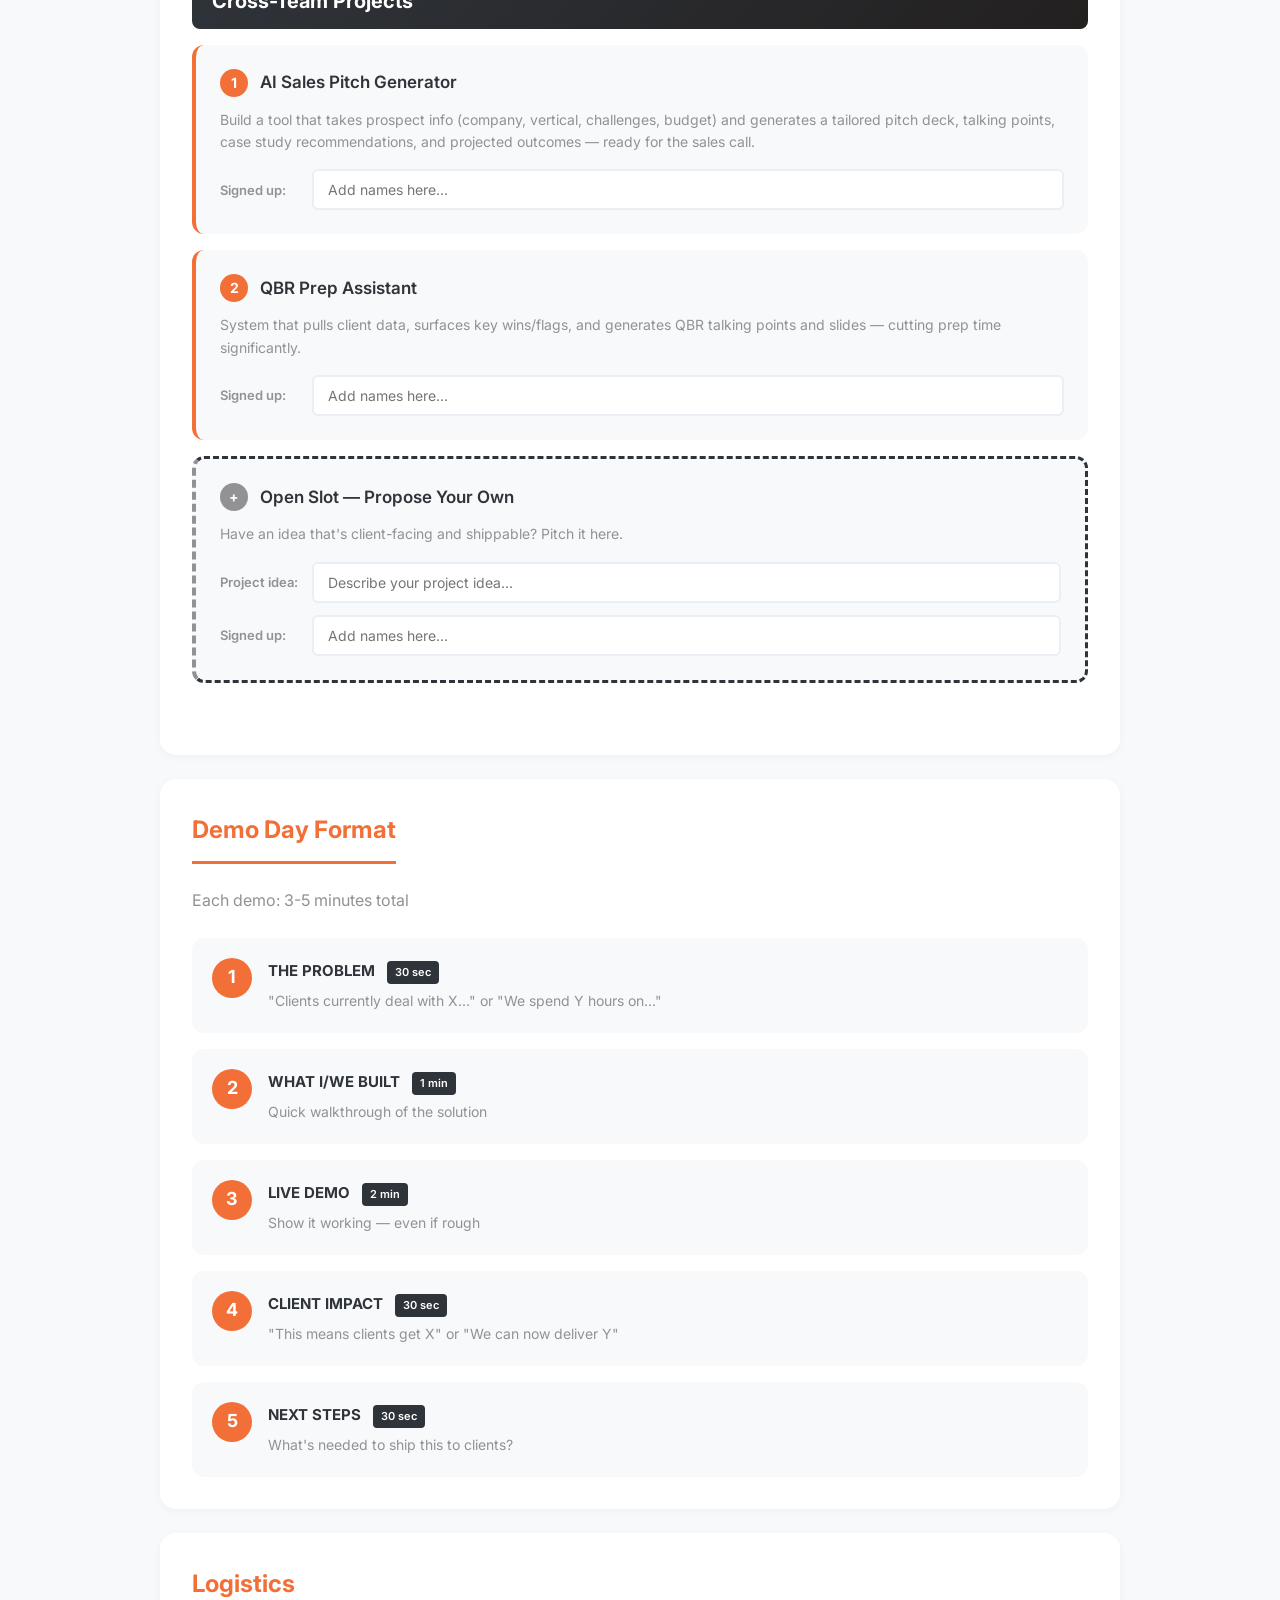
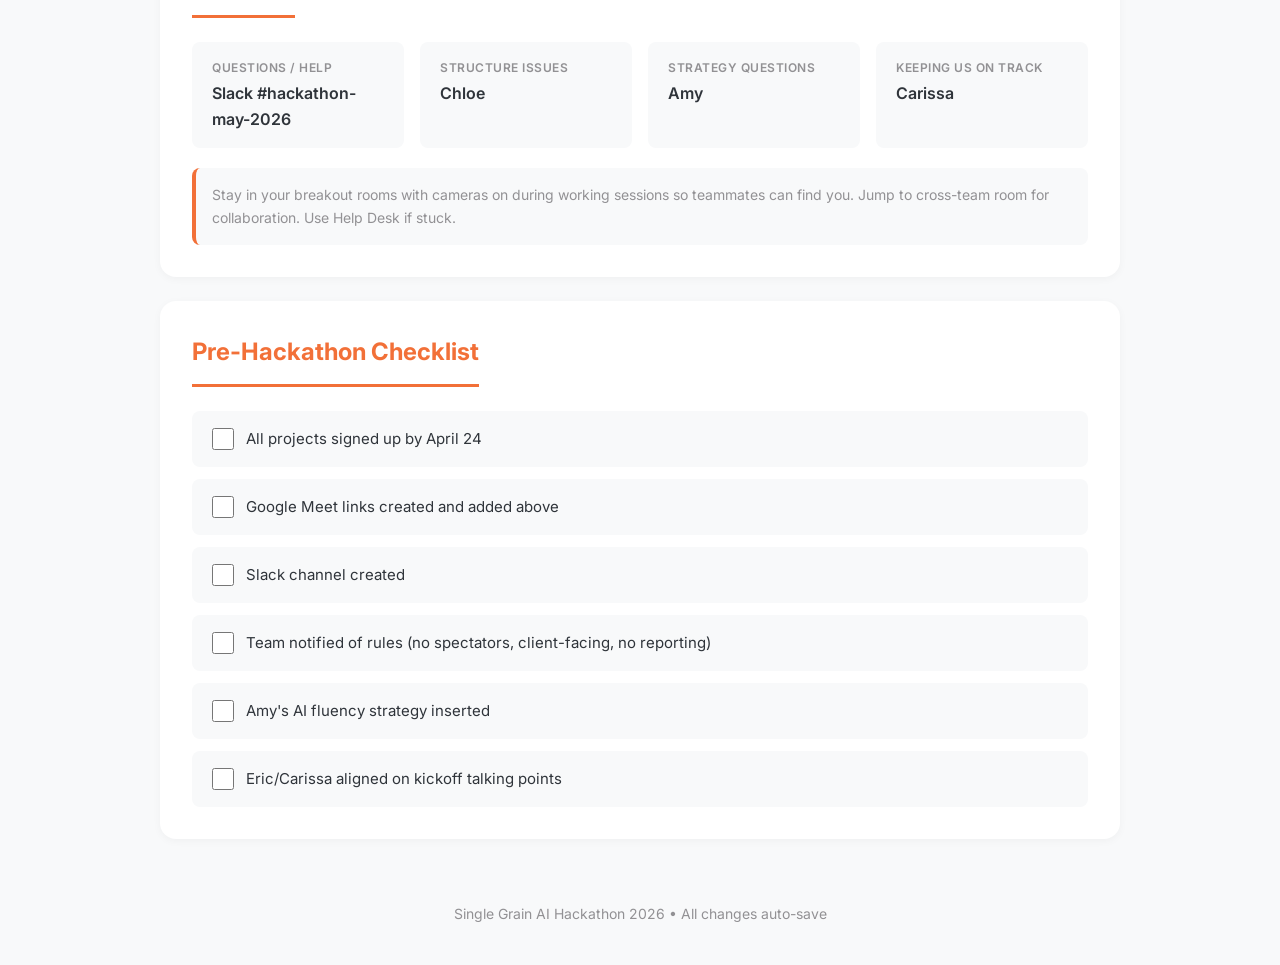
==== commit 6c54a552: "Replace Cross #1 - AI Sales Pitch Generator" ====
--- a/index.html
+++ b/index.html
@@ -410,9 +410,9 @@
                 <div class="project-card">
                     <div class="project-header">
                         <span class="project-number">1</span>
-                        <h4>Client Onboarding Accelerator</h4>
-                    </div>
-                    <p class="project-description">Build an AI workflow that takes client intake info and generates first-week deliverables: audit frameworks, kickoff deck shells, initial recommendations.</p>
+                        <h4>AI Sales Pitch Generator</h4>
+                    </div>
+                    <p class="project-description">Build a tool that takes prospect info (company, vertical, challenges, budget) and generates a tailored pitch deck, talking points, case study recommendations, and projected outcomes — ready for the sales call.</p>
                     <div class="signup-field">
                         <label>Signed up:</label>
                         <input type="text" class="signup-input" data-field="crossteam-project-1" placeholder="Add names here...">
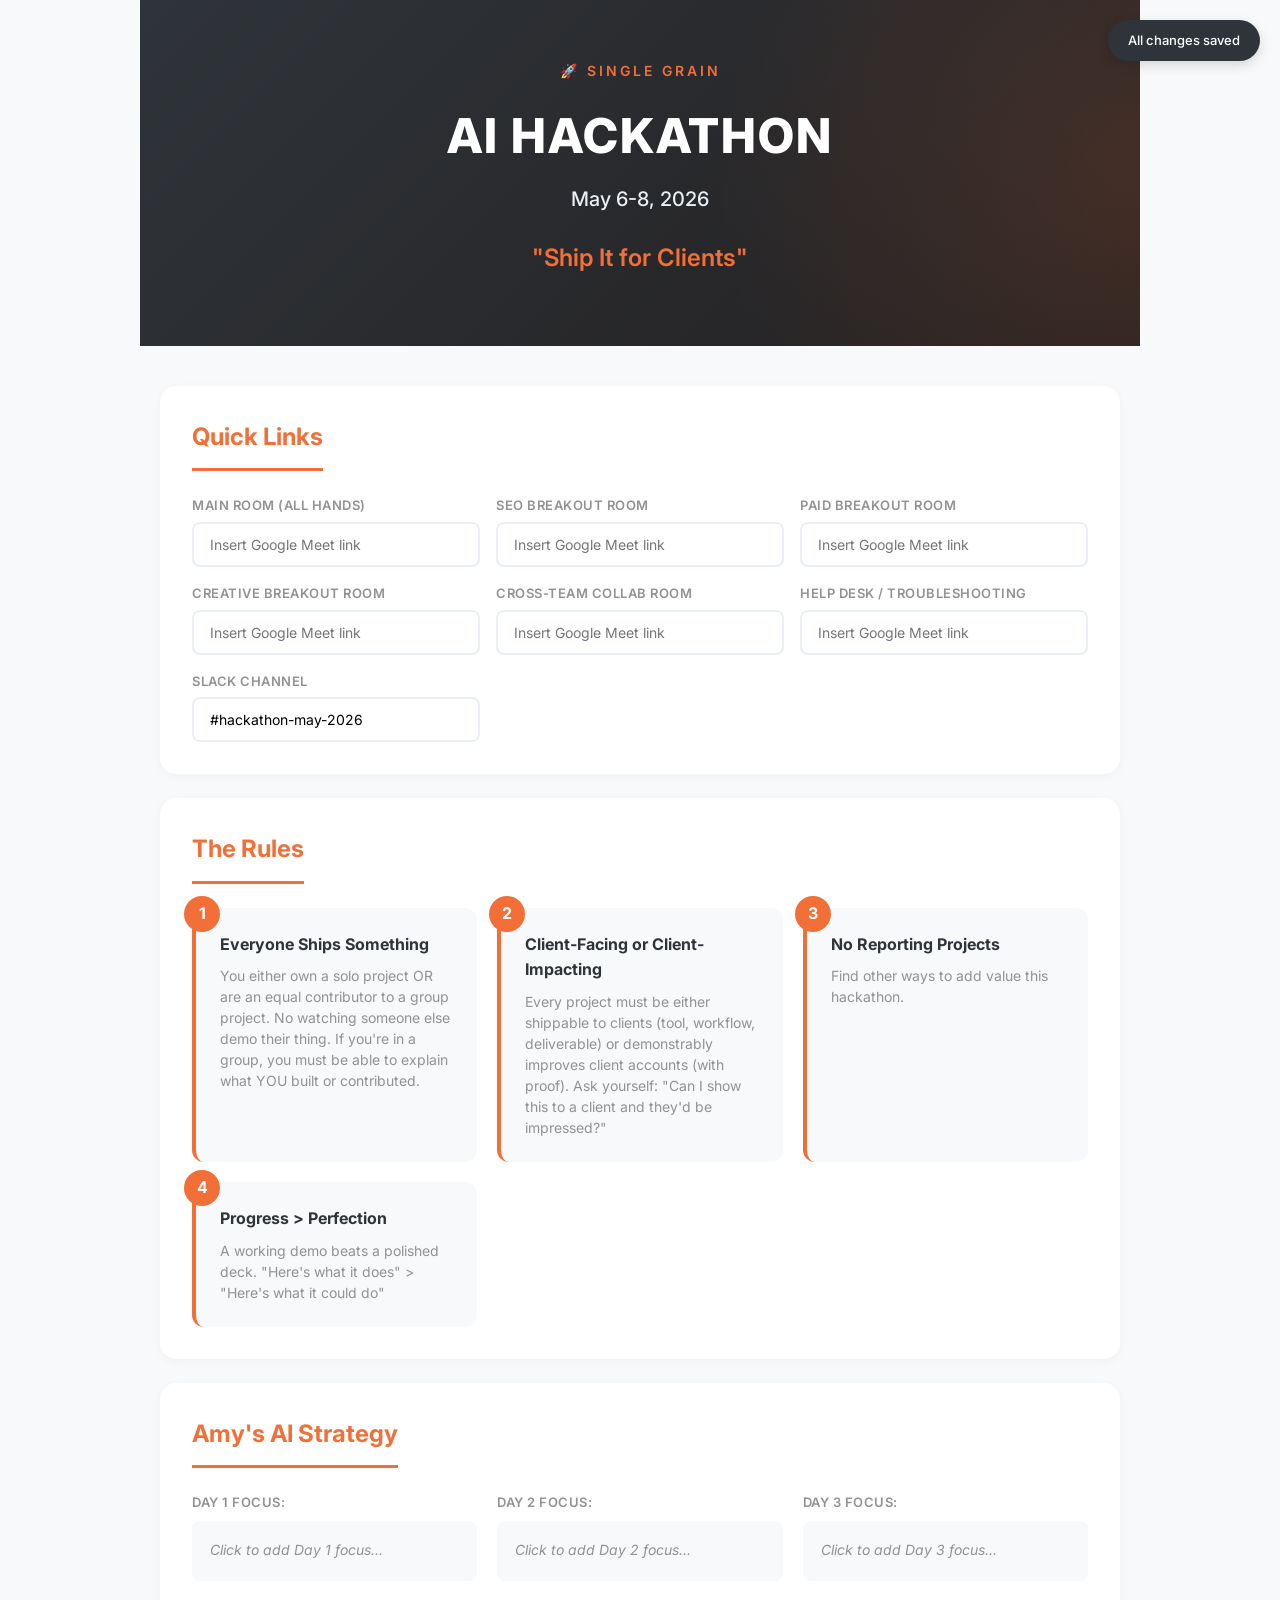
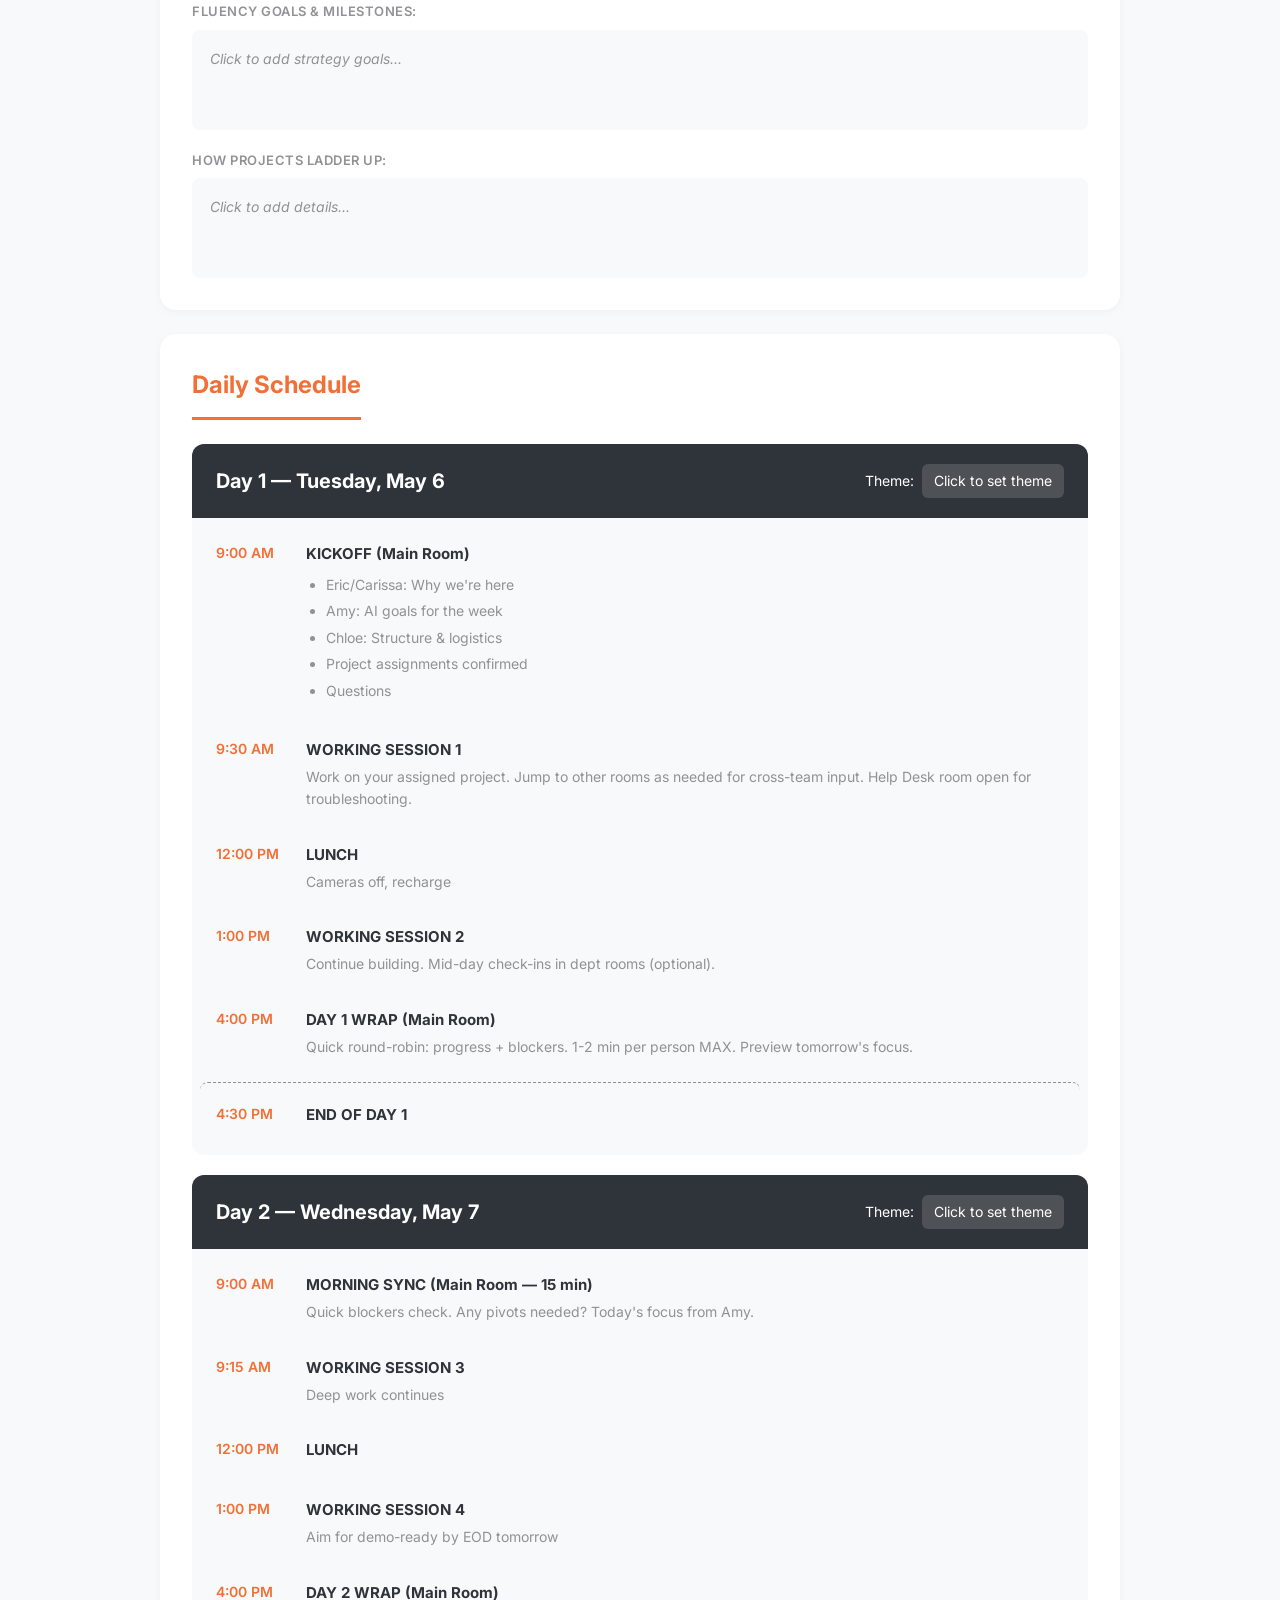
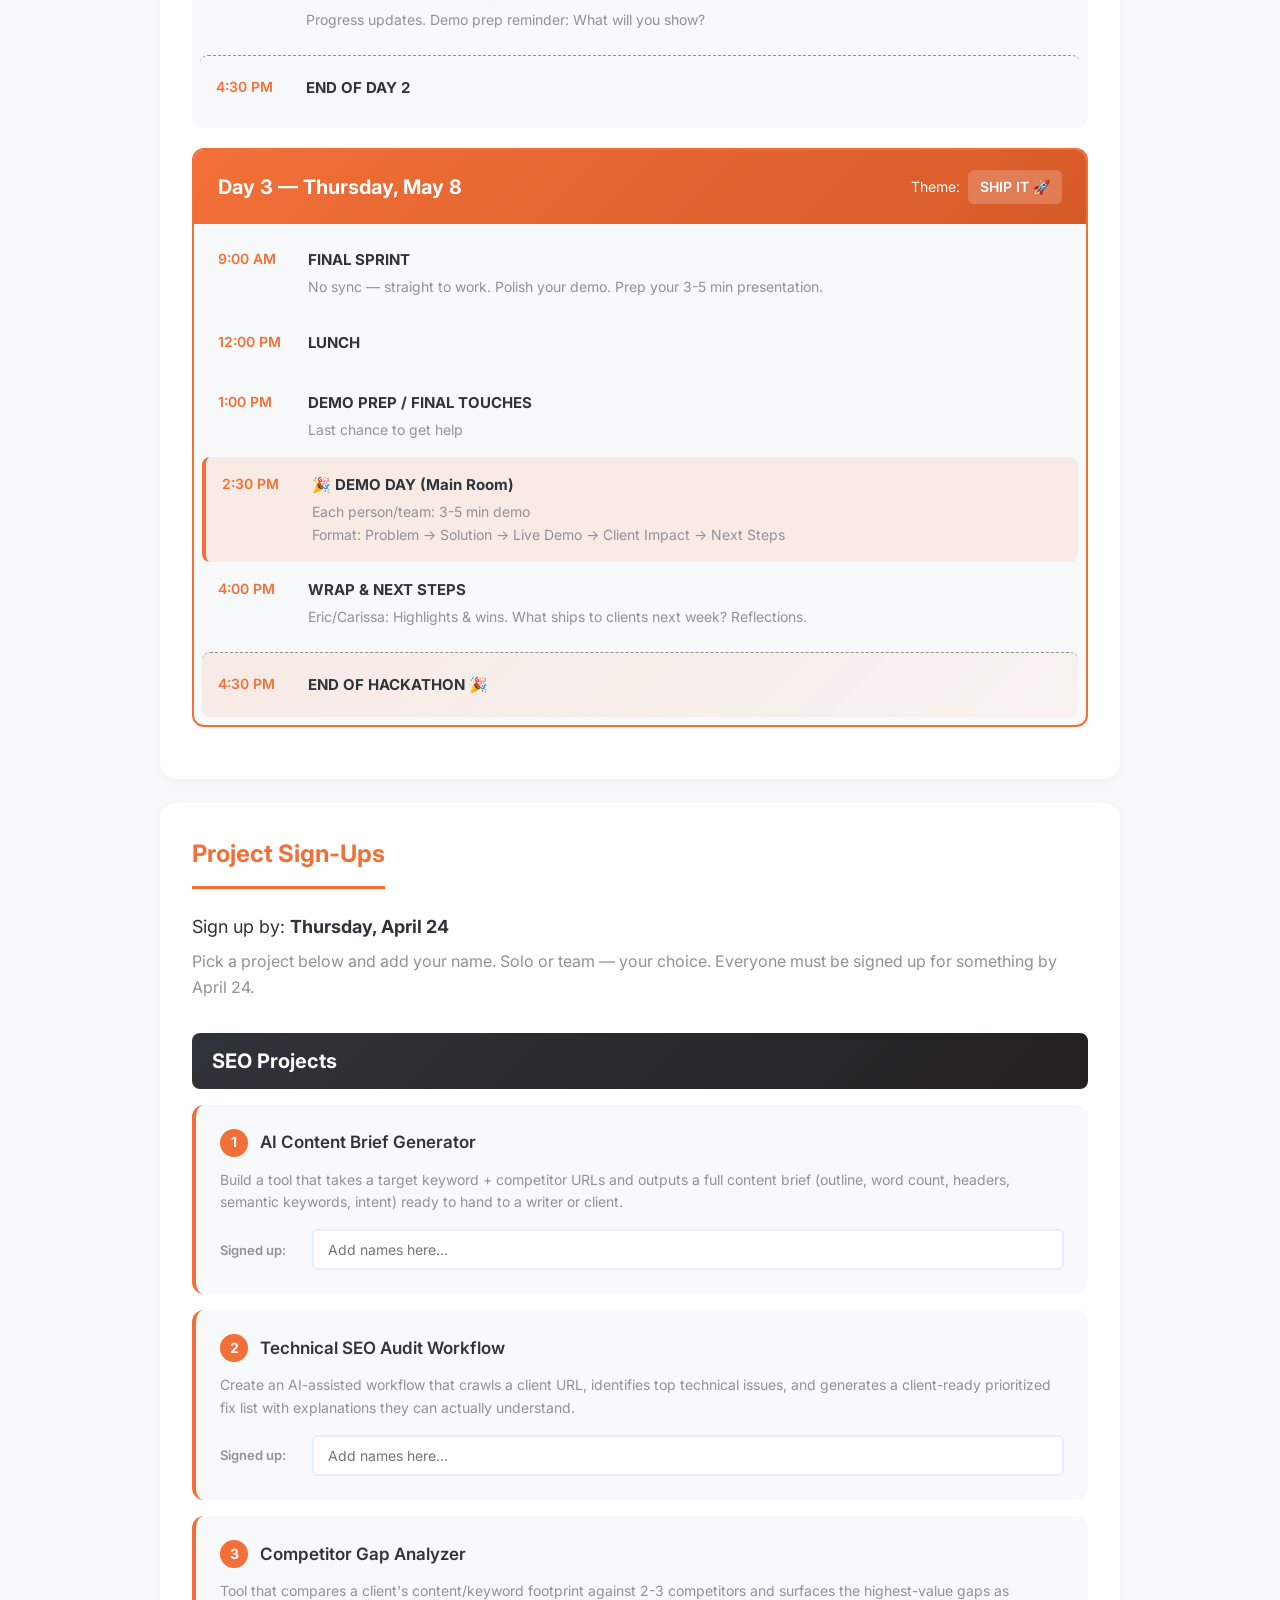
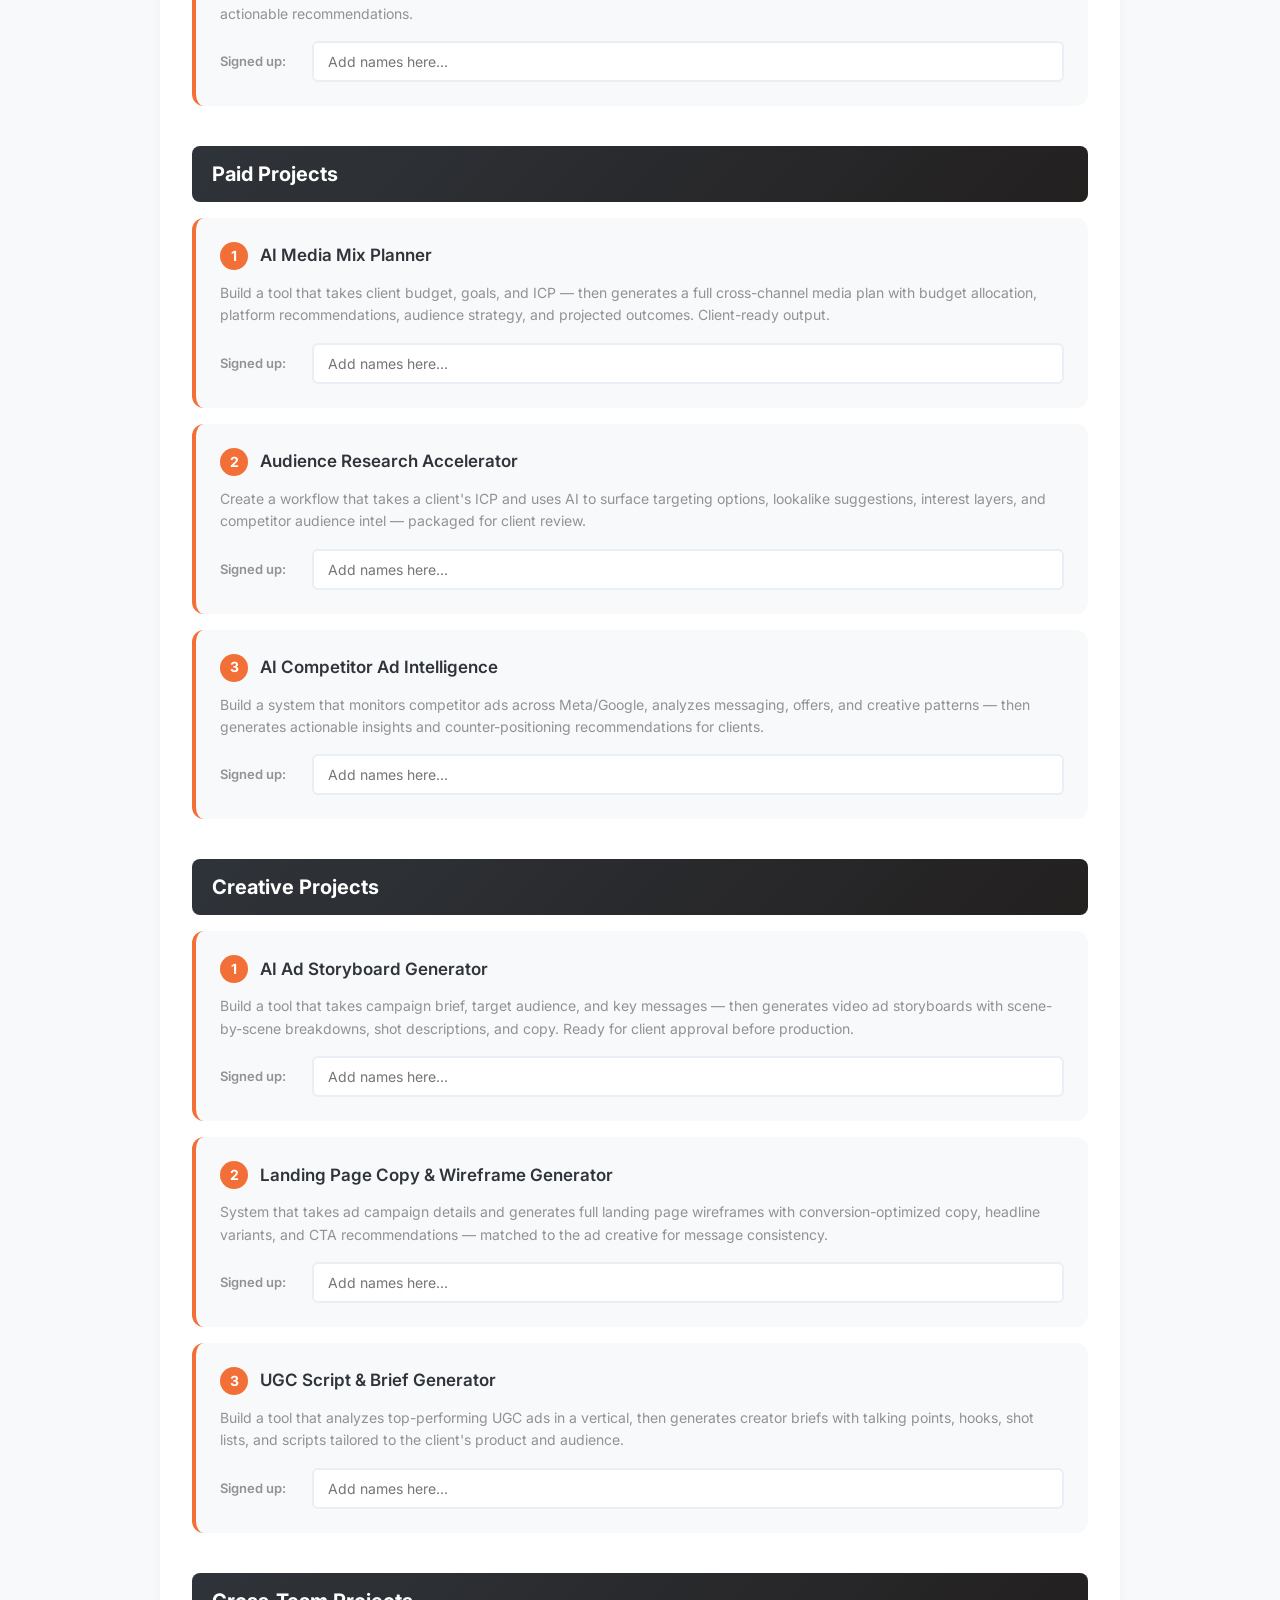
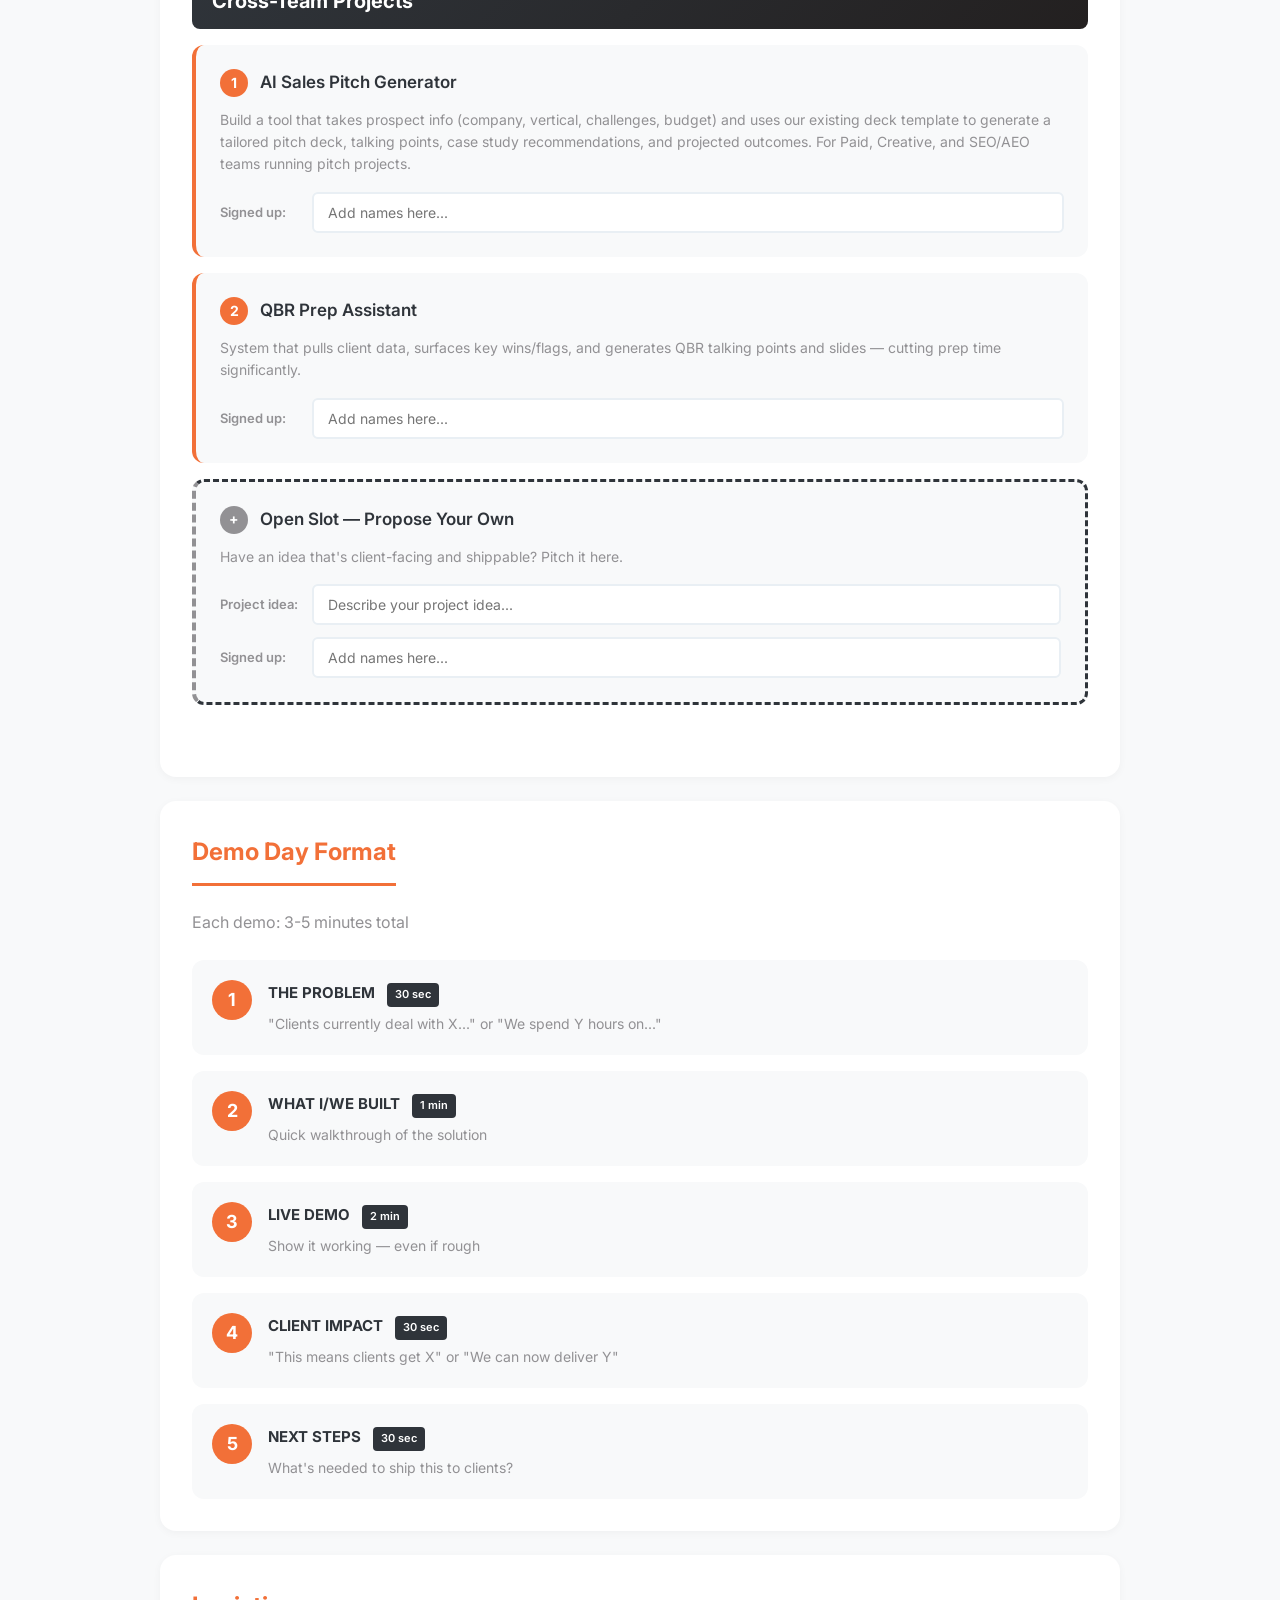
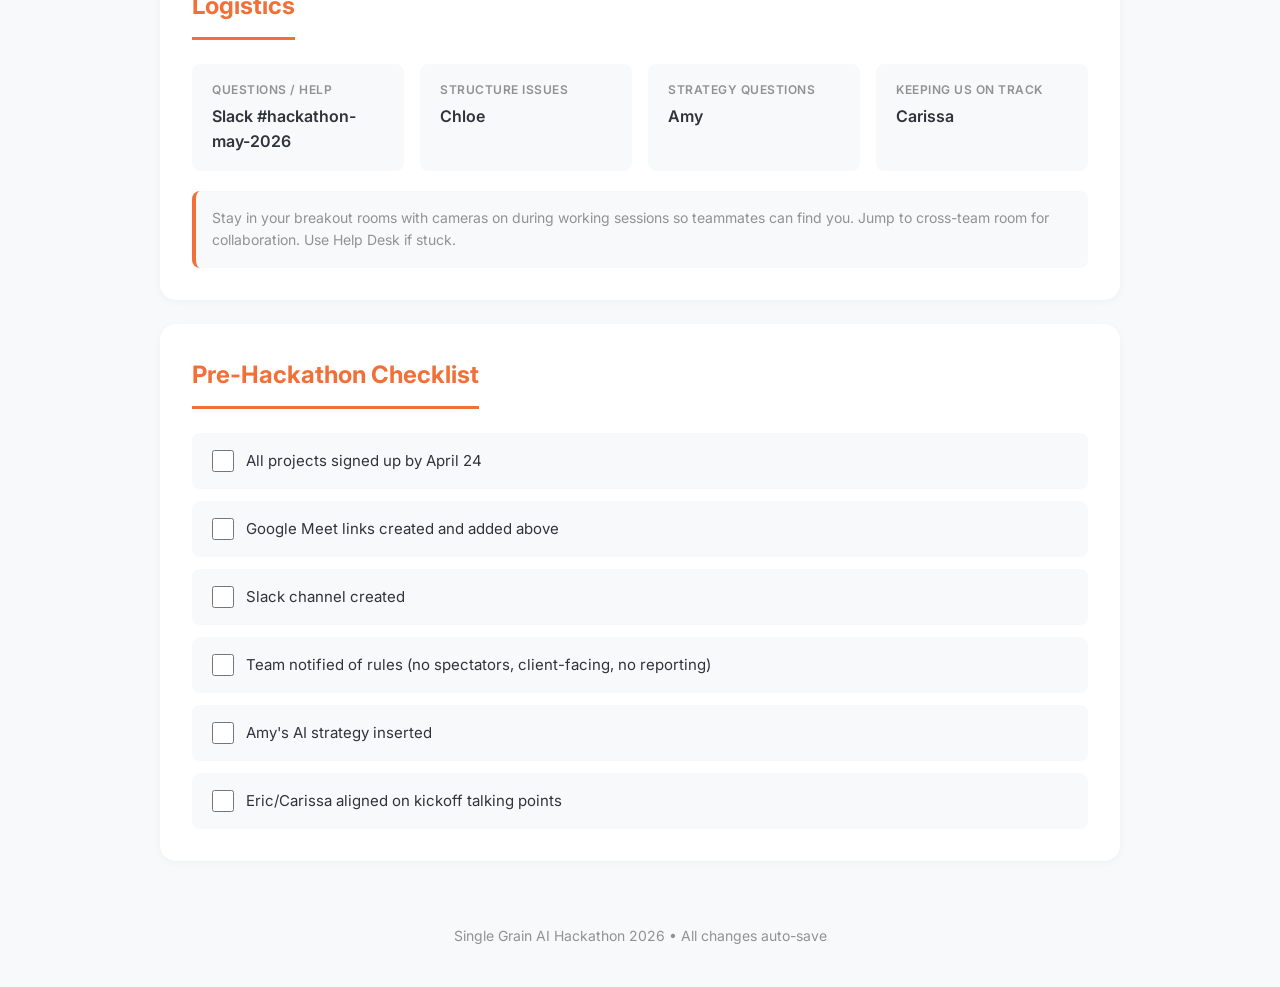
==== commit 97c2190b: "Remove fluency references" ====
--- a/index.html
+++ b/index.html
@@ -88,7 +88,7 @@
 
         <!-- Amy's Strategy -->
         <section class="section strategy-section">
-            <h2 class="section-title">Amy's AI Fluency Strategy</h2>
+            <h2 class="section-title">Amy's AI Strategy</h2>
             <div class="strategy-content">
                 <div class="strategy-item">
                     <label>Day 1 Focus:</label>
@@ -104,11 +104,11 @@
                 </div>
                 <div class="strategy-item full-width">
                     <label>Fluency Goals & Milestones:</label>
-                    <div class="editable-block tall" contenteditable="true" data-field="fluency-goals" placeholder="Click to add fluency goals..."></div>
+                    <div class="editable-block tall" contenteditable="true" data-field="strategy-goals" placeholder="Click to add strategy goals..."></div>
                 </div>
                 <div class="strategy-item full-width">
-                    <label>How Projects Ladder Up to AI Fluency:</label>
-                    <div class="editable-block tall" contenteditable="true" data-field="fluency-ladder" placeholder="Click to add details..."></div>
+                    <label>How Projects Ladder Up:</label>
+                    <div class="editable-block tall" contenteditable="true" data-field="strategy-ladder" placeholder="Click to add details..."></div>
                 </div>
             </div>
         </section>
@@ -133,7 +133,7 @@
                             <strong>KICKOFF (Main Room)</strong>
                             <ul>
                                 <li>Eric/Carissa: Why we're here</li>
-                                <li>Amy: AI fluency goals for the week</li>
+                                <li>Amy: AI goals for the week</li>
                                 <li>Chloe: Structure & logistics</li>
                                 <li>Project assignments confirmed</li>
                                 <li>Questions</li>
@@ -263,7 +263,7 @@
                         <span class="time">4:00 PM</span>
                         <div class="activity">
                             <strong>WRAP & NEXT STEPS</strong>
-                            <p>Eric/Carissa: Highlights & wins. What ships to clients next week? AI fluency reflections.</p>
+                            <p>Eric/Carissa: Highlights & wins. What ships to clients next week? Reflections.</p>
                         </div>
                     </div>
                     <div class="schedule-item end celebration">
@@ -412,7 +412,7 @@
                         <span class="project-number">1</span>
                         <h4>AI Sales Pitch Generator</h4>
                     </div>
-                    <p class="project-description">Build a tool that takes prospect info (company, vertical, challenges, budget) and generates a tailored pitch deck, talking points, case study recommendations, and projected outcomes — ready for the sales call.</p>
+                    <p class="project-description">Build a tool that takes prospect info (company, vertical, challenges, budget) and uses our existing deck template to generate a tailored pitch deck, talking points, case study recommendations, and projected outcomes. For Paid, Creative, and SEO/AEO teams running pitch projects.</p>
                     <div class="signup-field">
                         <label>Signed up:</label>
                         <input type="text" class="signup-input" data-field="crossteam-project-1" placeholder="Add names here...">
@@ -543,7 +543,7 @@
                 </label>
                 <label class="checkbox-item">
                     <input type="checkbox" data-field="check-5">
-                    <span>Amy's AI fluency strategy inserted</span>
+                    <span>Amy's AI strategy inserted</span>
                 </label>
                 <label class="checkbox-item">
                     <input type="checkbox" data-field="check-6">
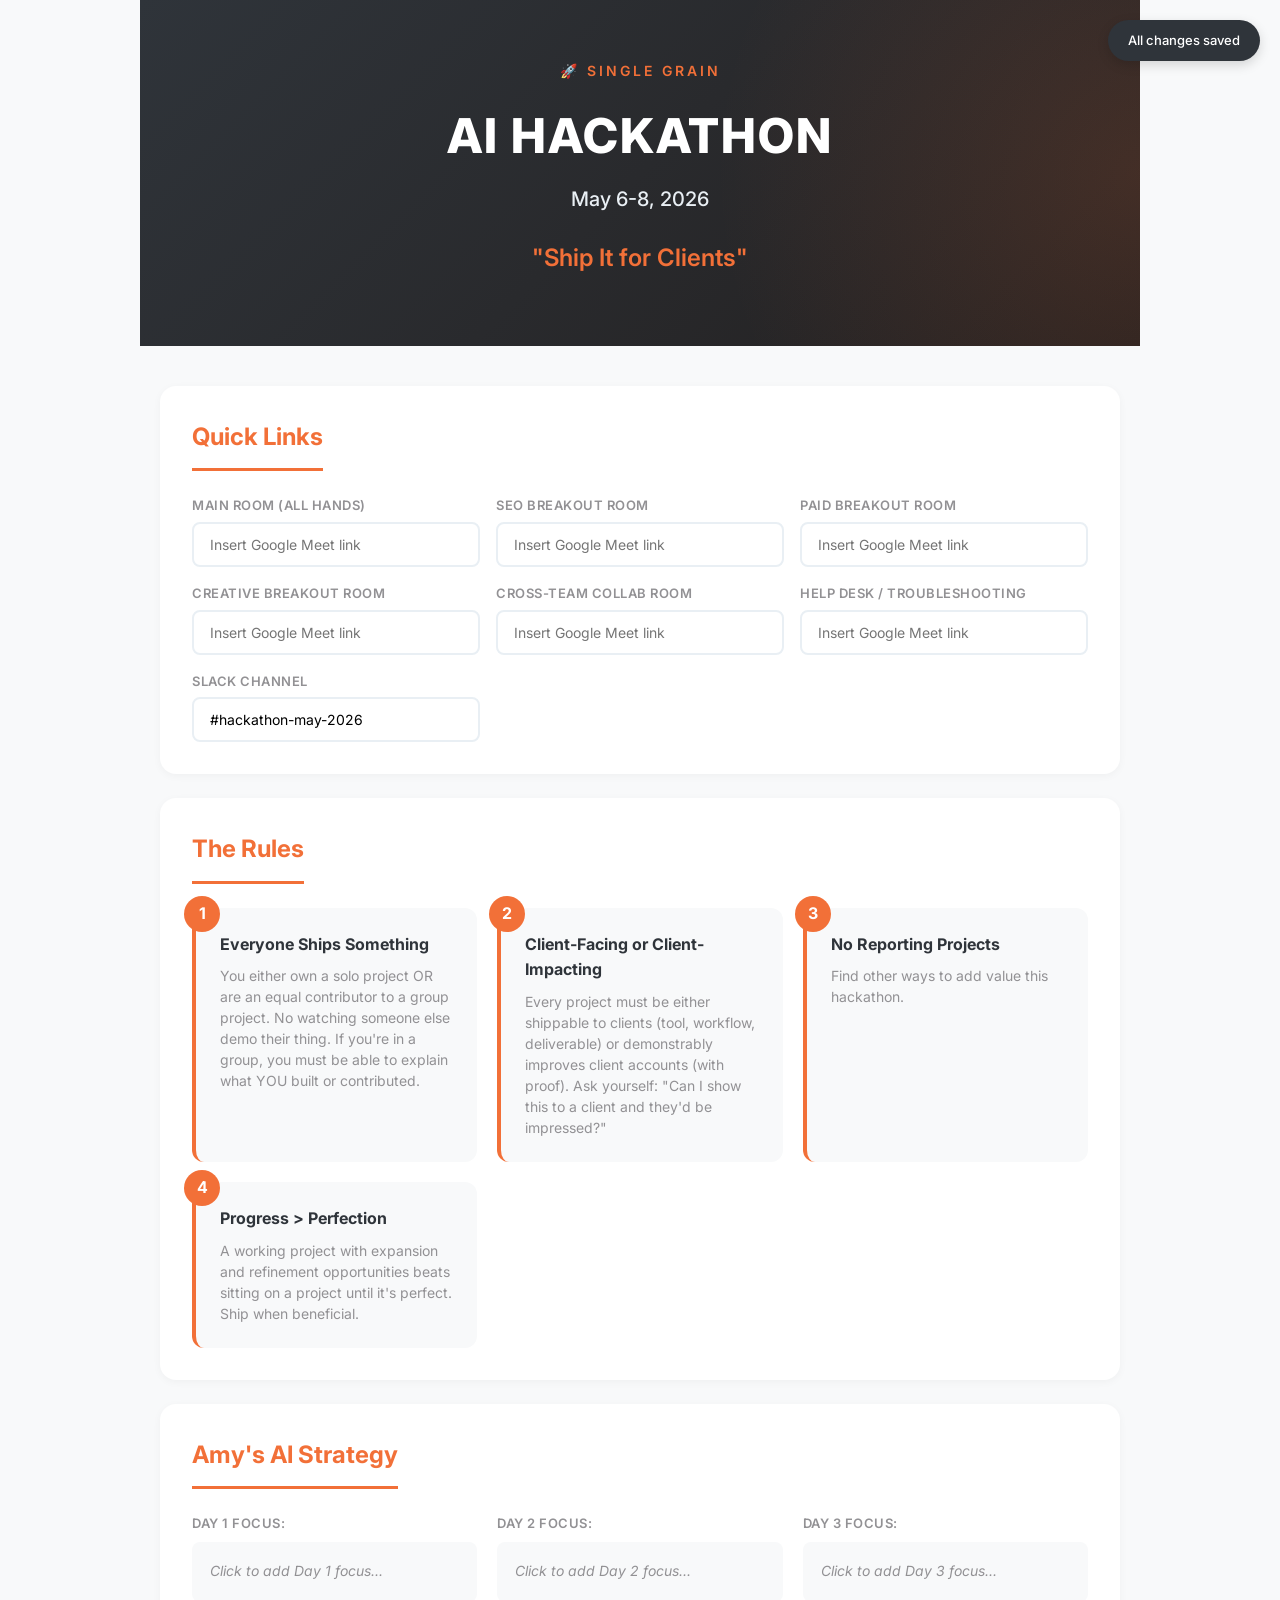
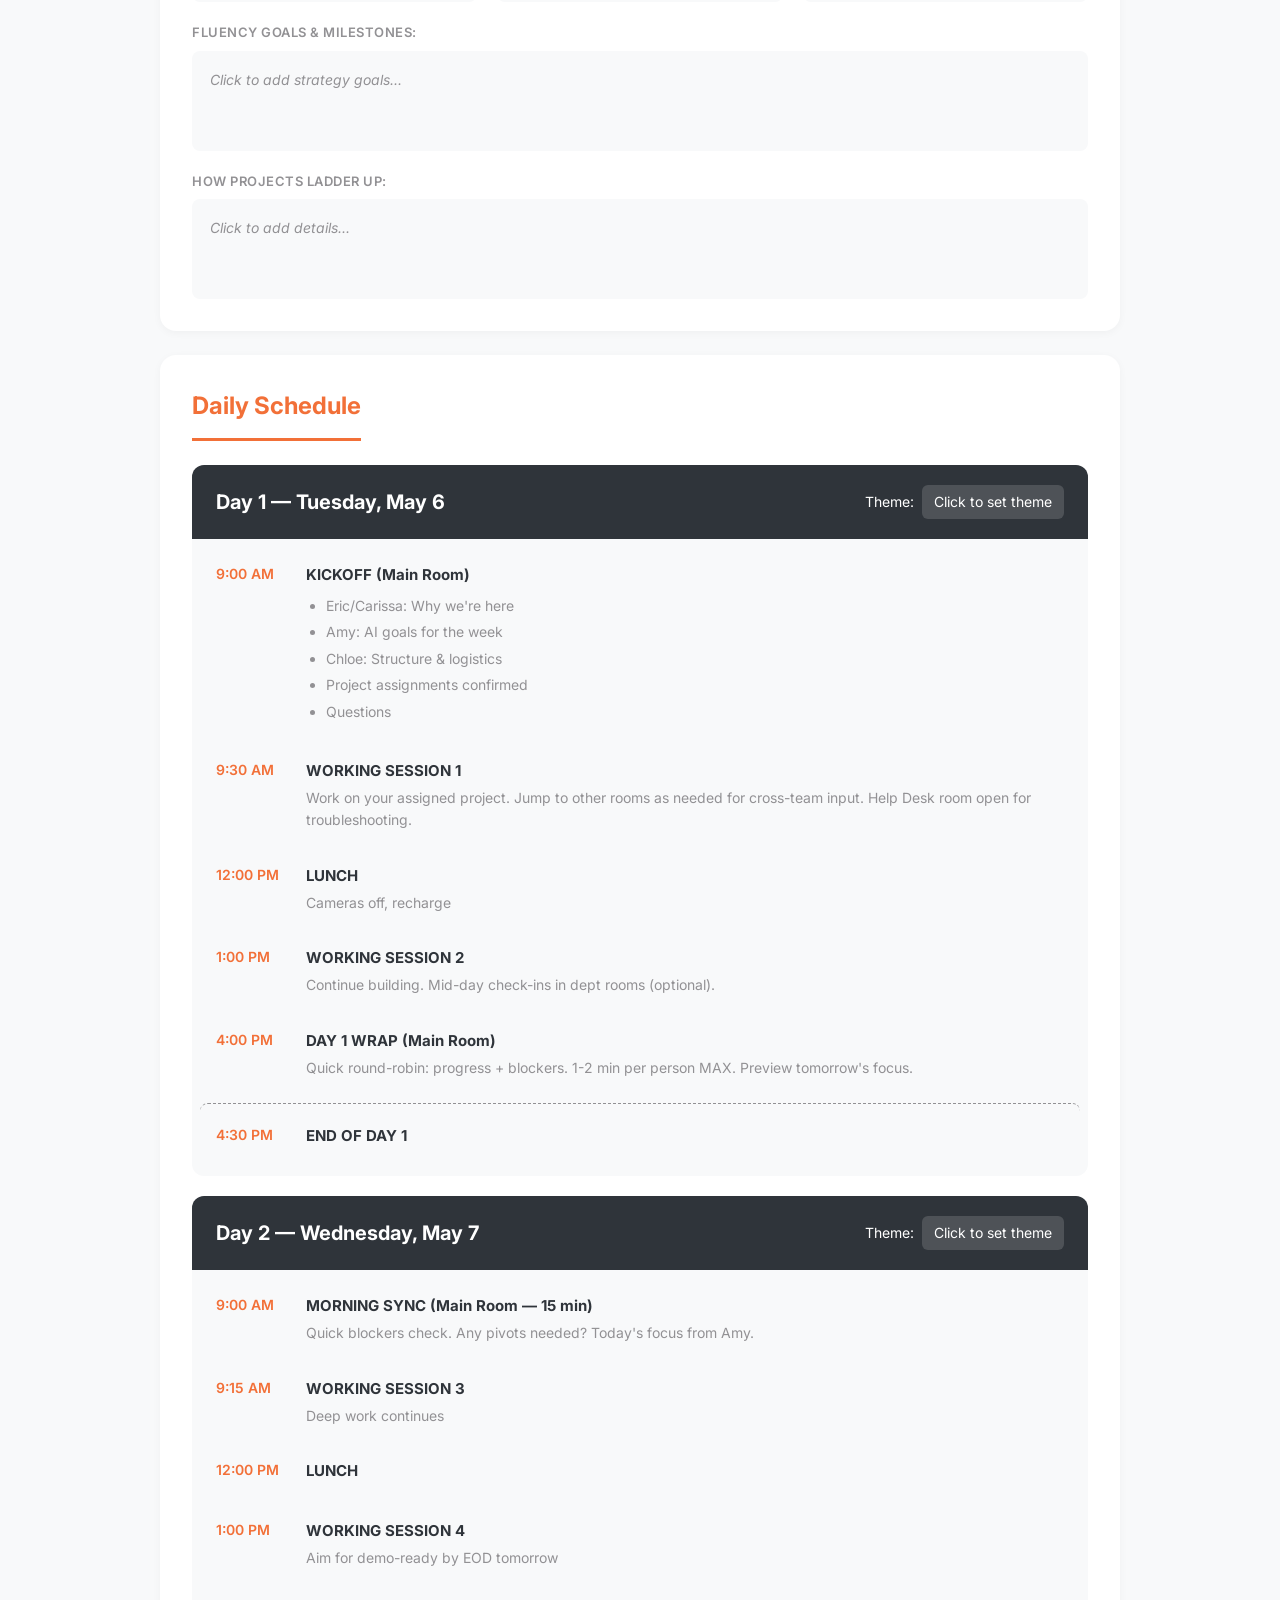
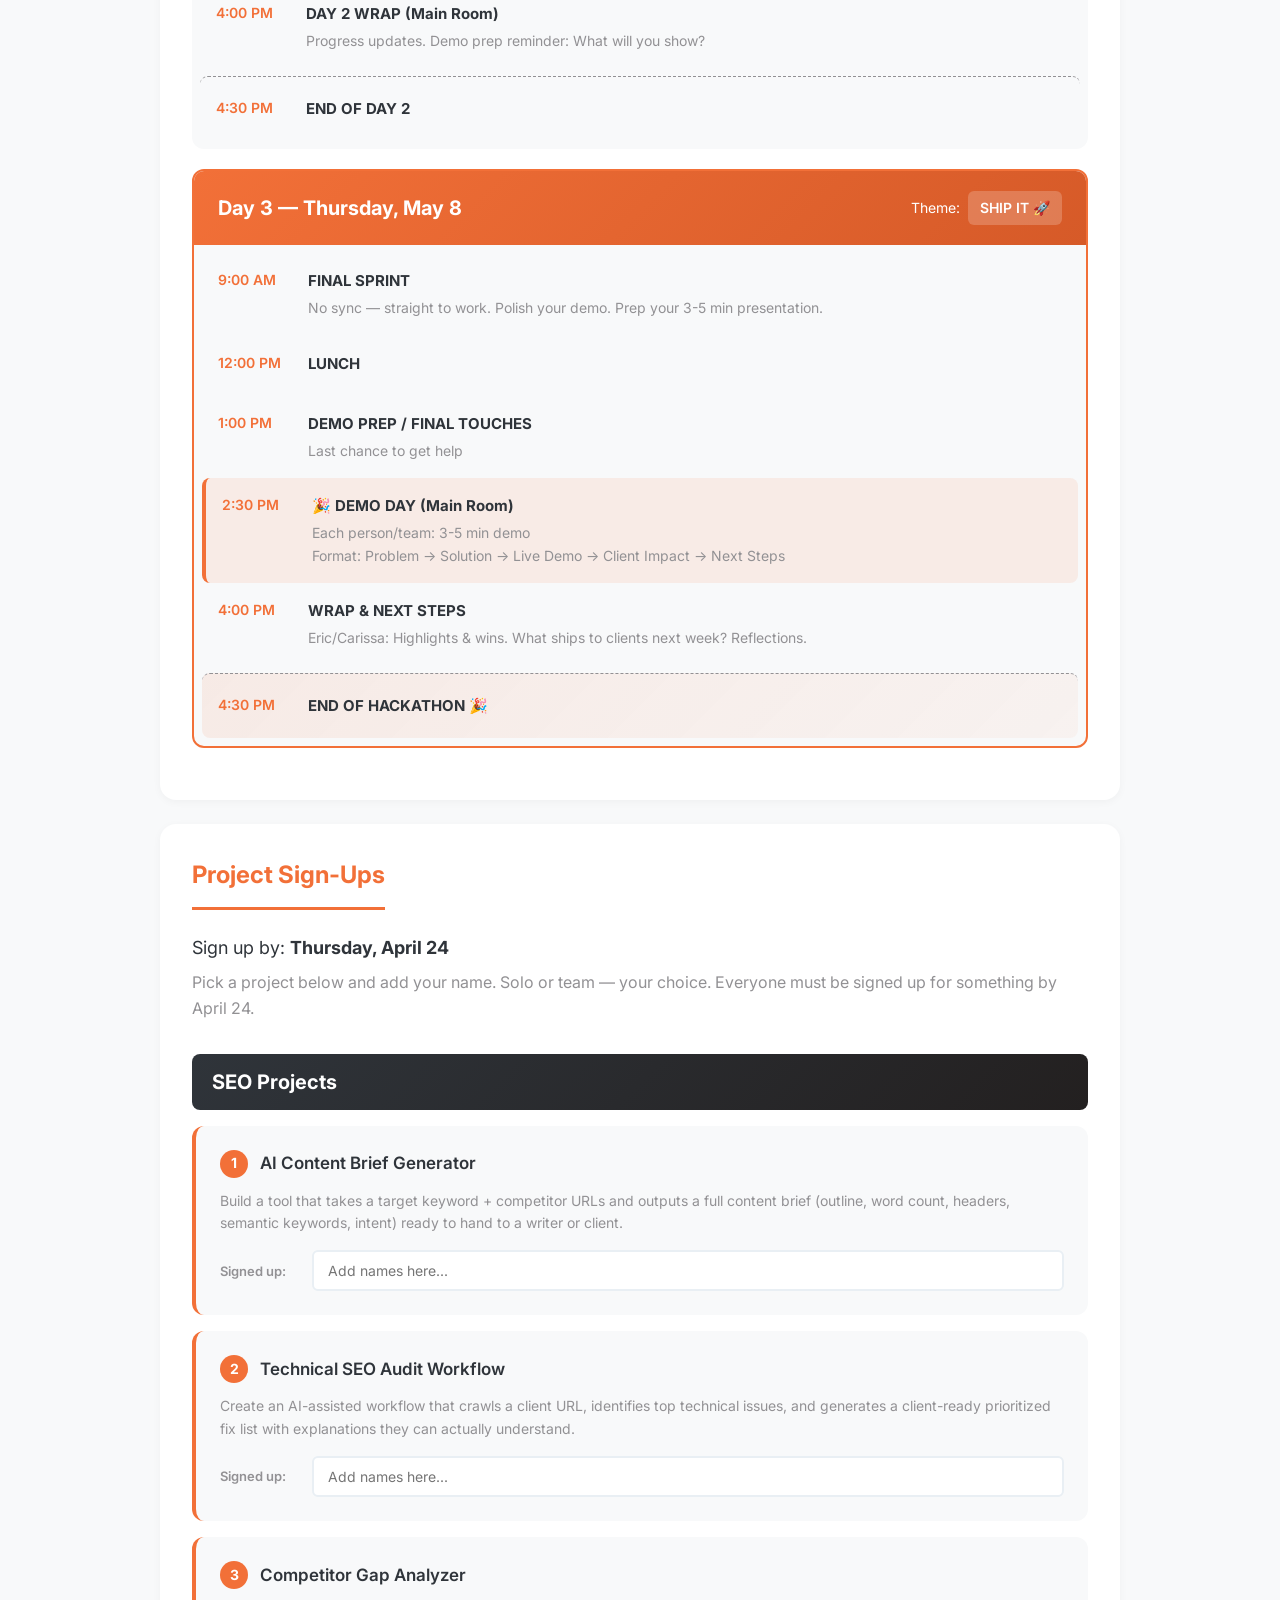
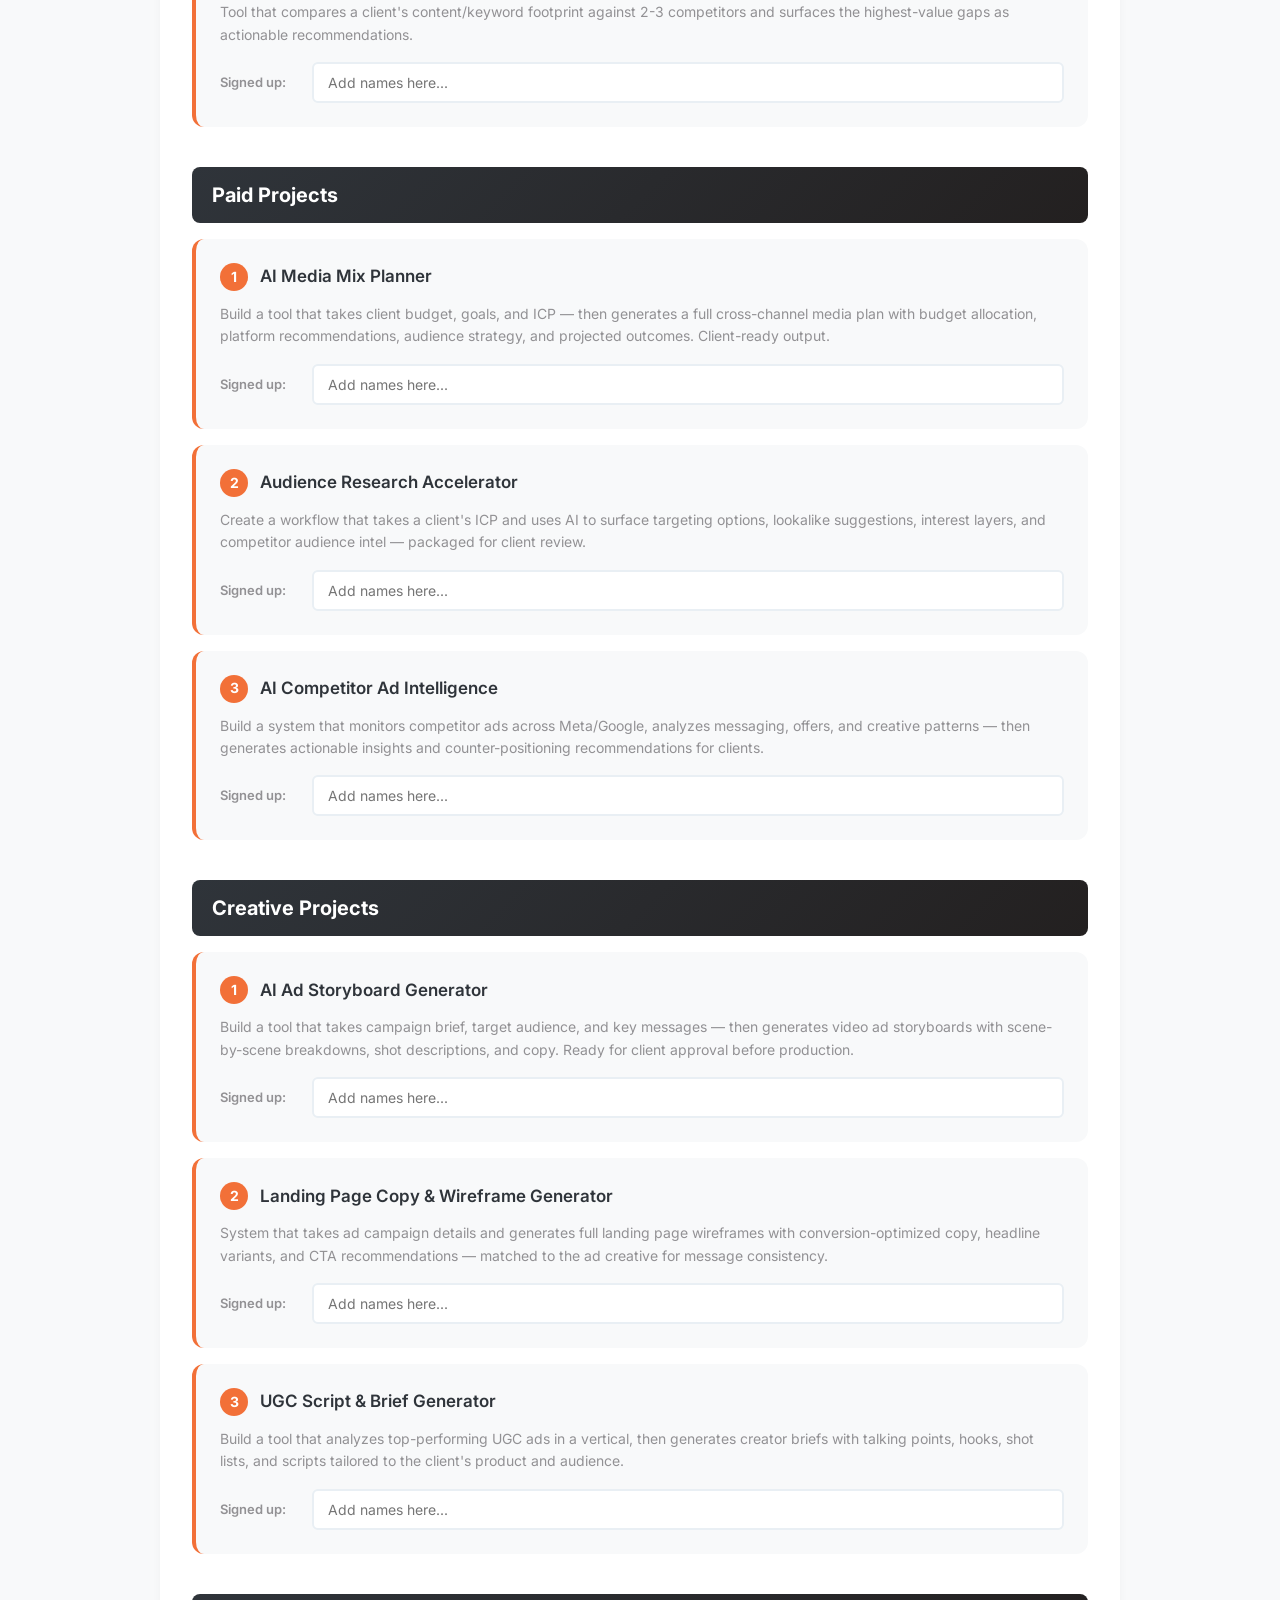
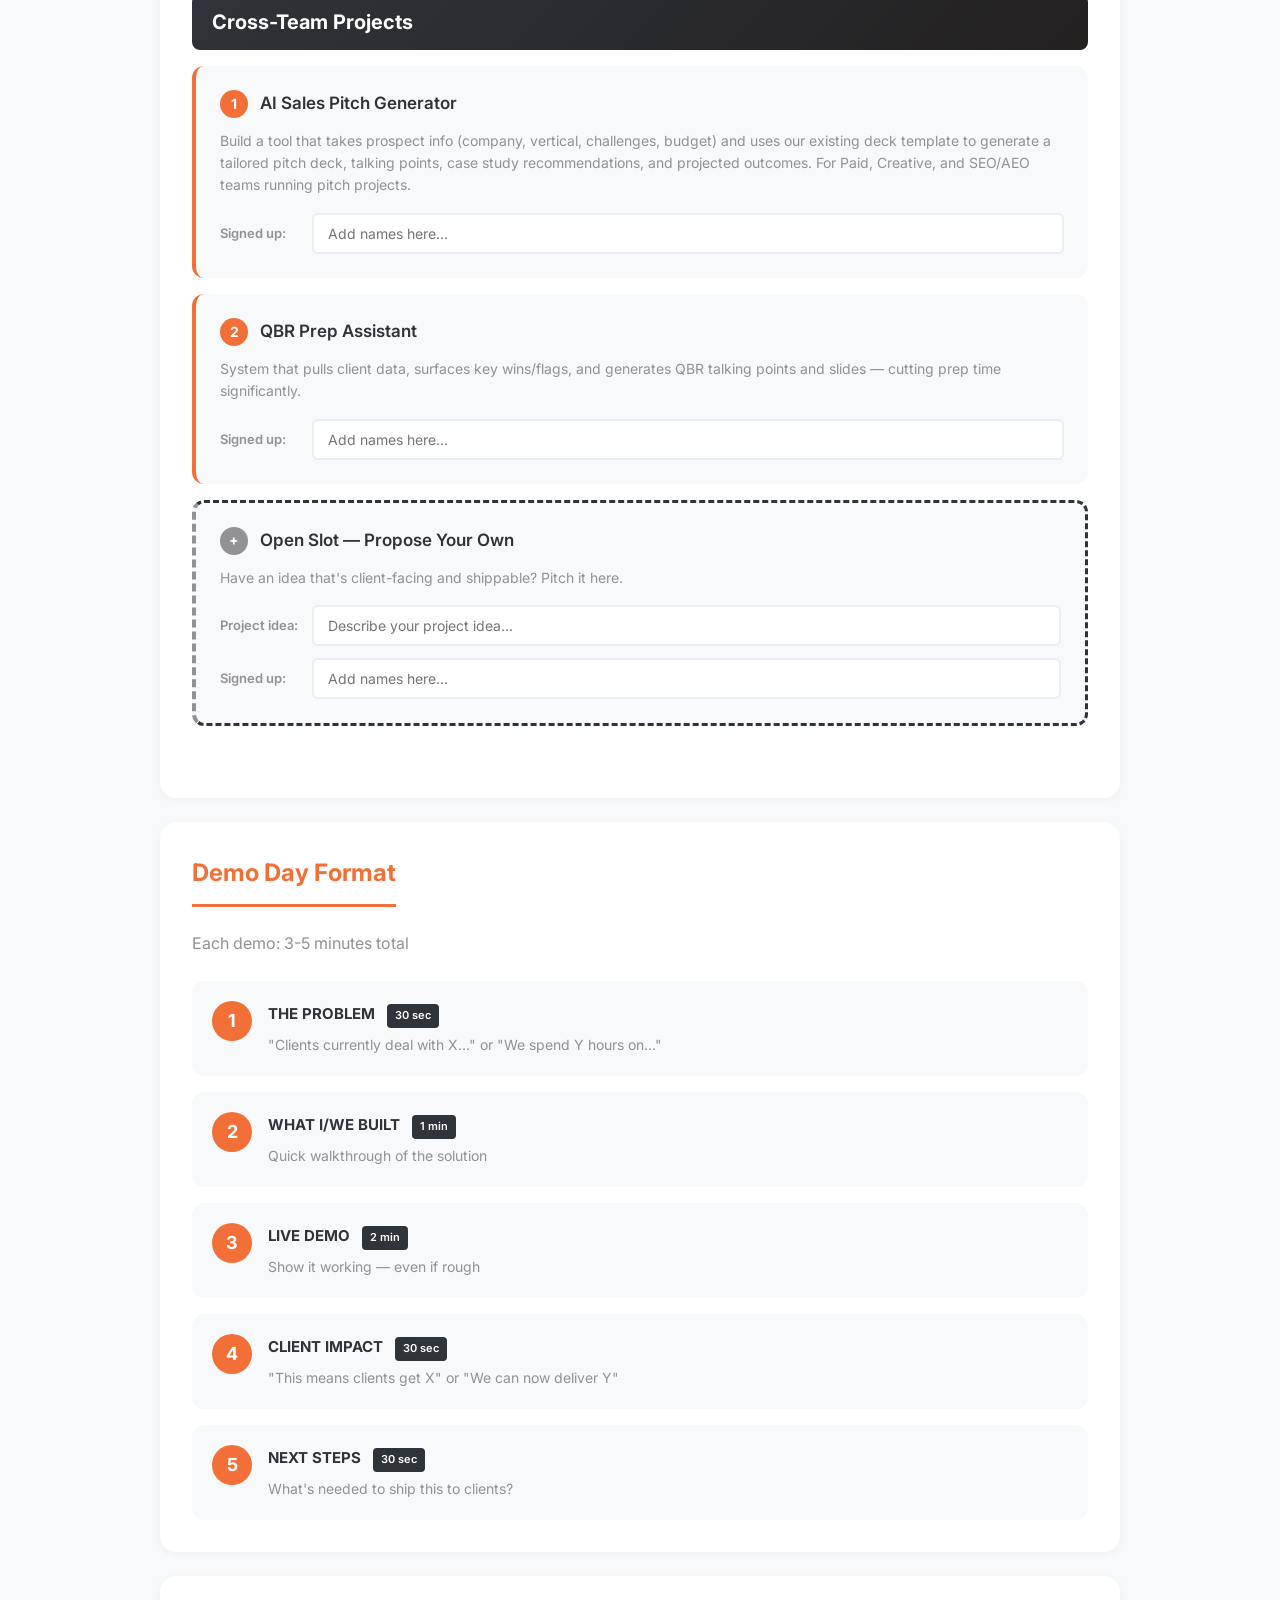
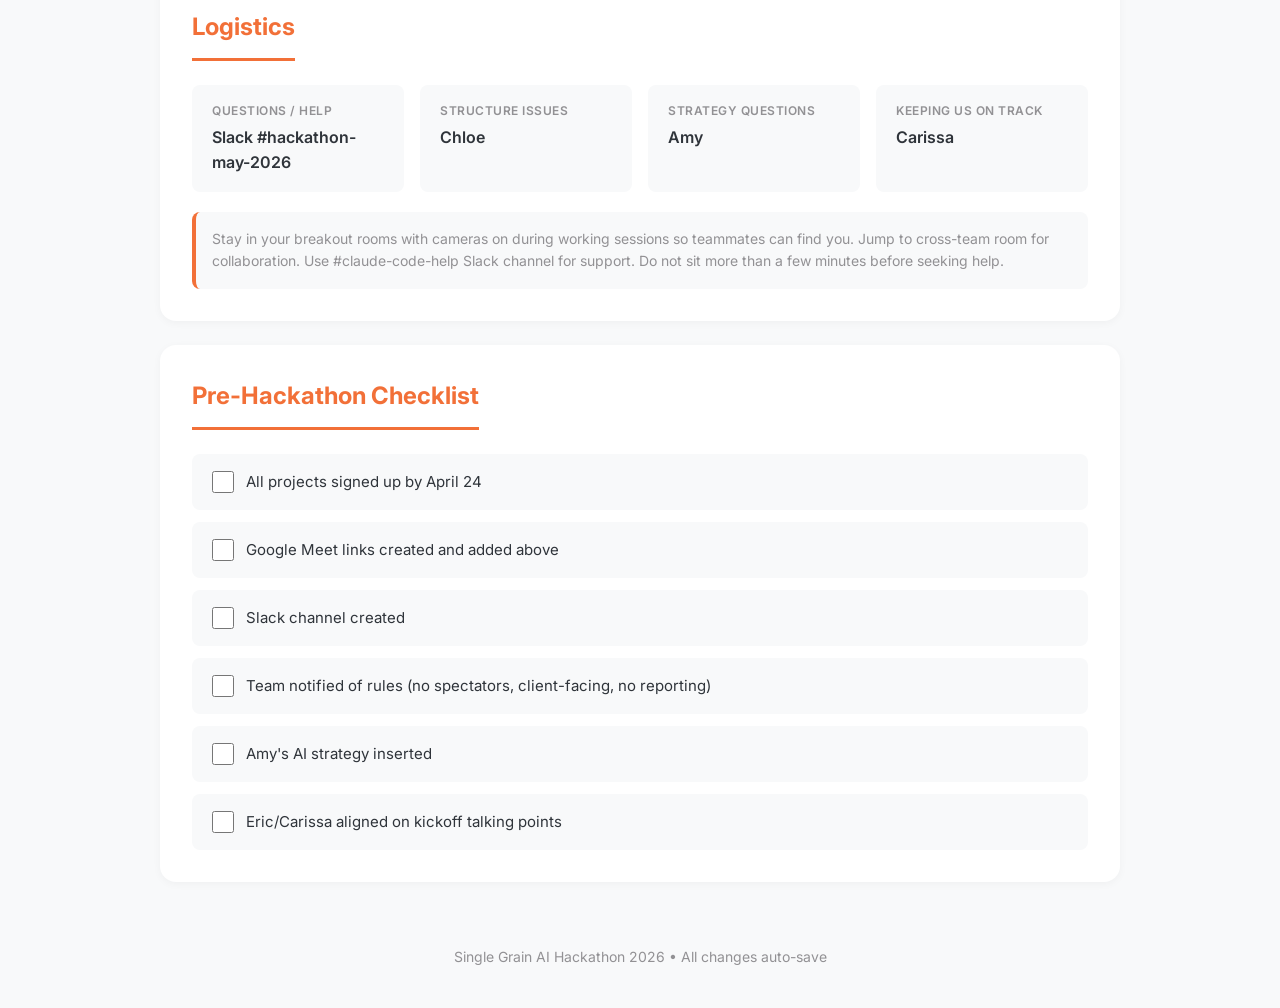
==== commit 28a808ed: "Update Progress > Perfection copy" ====
--- a/index.html
+++ b/index.html
@@ -81,7 +81,7 @@
                 <div class="rule-card">
                     <div class="rule-number">4</div>
                     <h3>Progress > Perfection</h3>
-                    <p>A working demo beats a polished deck. "Here's what it does" > "Here's what it could do"</p>
+                    <p>A working project with expansion and refinement opportunities beats sitting on a project until it's perfect. Ship when beneficial.</p>
                 </div>
             </div>
         </section>
@@ -518,7 +518,7 @@
                     <span class="logistics-value">Carissa</span>
                 </div>
             </div>
-            <p class="logistics-note">Stay in your breakout rooms with cameras on during working sessions so teammates can find you. Jump to cross-team room for collaboration. Use Help Desk if stuck.</p>
+            <p class="logistics-note">Stay in your breakout rooms with cameras on during working sessions so teammates can find you. Jump to cross-team room for collaboration. Use #claude-code-help Slack channel for support. Do not sit more than a few minutes before seeking help.</p>
         </section>
 
         <!-- Pre-Hackathon Checklist -->
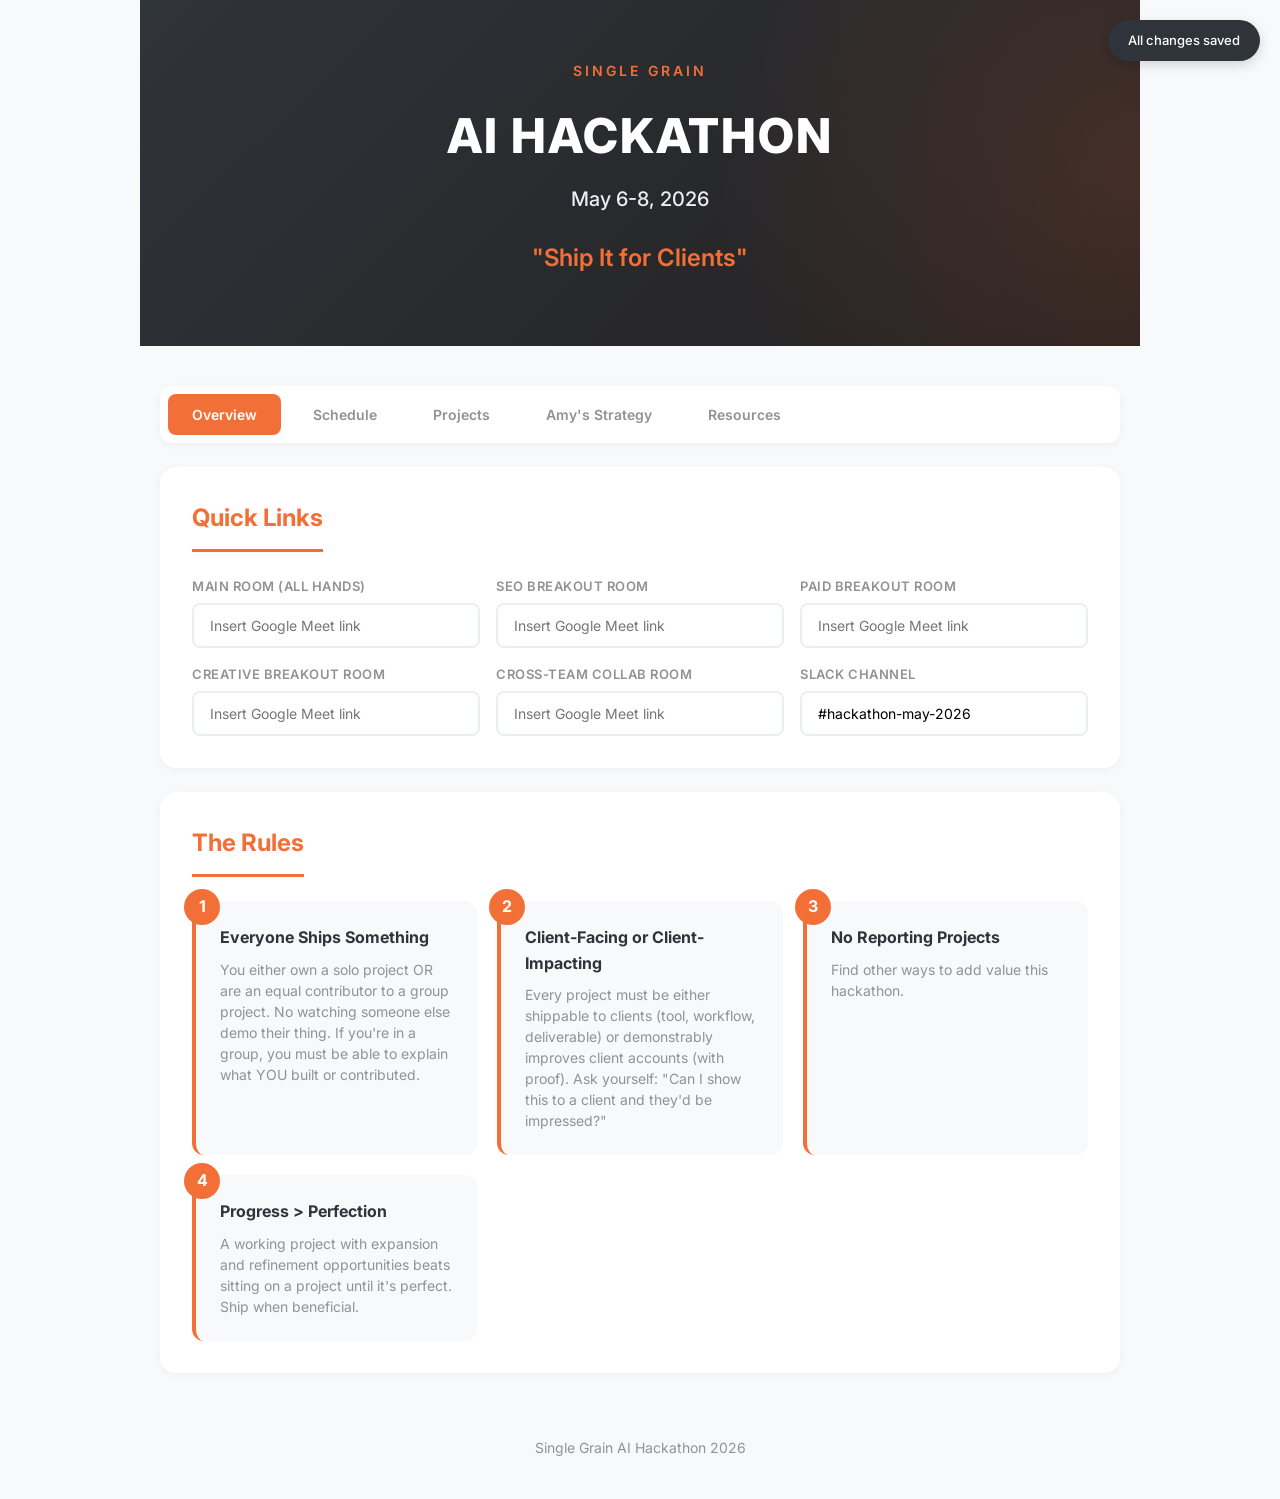
==== commit 8c7a5385: "Add tabbed interface" ====
--- a/index.html
+++ b/index.html
@@ -14,7 +14,7 @@
         <!-- Header -->
         <header class="header">
             <div class="header-content">
-                <div class="logo">🚀 SINGLE GRAIN</div>
+                <div class="logo">SINGLE GRAIN</div>
                 <h1>AI HACKATHON</h1>
                 <p class="dates">May 6-8, 2026</p>
                 <p class="tagline" contenteditable="true" data-field="tagline">"Ship It for Clients"</p>
@@ -24,537 +24,559 @@
         <!-- Save Status -->
         <div class="save-status" id="saveStatus">All changes saved</div>
 
-        <!-- Quick Links -->
-        <section class="section">
-            <h2 class="section-title">Quick Links</h2>
-            <div class="links-grid">
-                <div class="link-item">
-                    <span class="link-label">Main Room (All Hands)</span>
-                    <input type="text" class="link-input" data-field="link-main" placeholder="Insert Google Meet link">
-                </div>
-                <div class="link-item">
-                    <span class="link-label">SEO Breakout Room</span>
-                    <input type="text" class="link-input" data-field="link-seo" placeholder="Insert Google Meet link">
-                </div>
-                <div class="link-item">
-                    <span class="link-label">Paid Breakout Room</span>
-                    <input type="text" class="link-input" data-field="link-paid" placeholder="Insert Google Meet link">
-                </div>
-                <div class="link-item">
-                    <span class="link-label">Creative Breakout Room</span>
-                    <input type="text" class="link-input" data-field="link-creative" placeholder="Insert Google Meet link">
-                </div>
-                <div class="link-item">
-                    <span class="link-label">Cross-Team Collab Room</span>
-                    <input type="text" class="link-input" data-field="link-crossteam" placeholder="Insert Google Meet link">
-                </div>
-                <div class="link-item">
-                    <span class="link-label">Help Desk / Troubleshooting</span>
-                    <input type="text" class="link-input" data-field="link-helpdesk" placeholder="Insert Google Meet link">
-                </div>
-                <div class="link-item">
-                    <span class="link-label">Slack Channel</span>
-                    <input type="text" class="link-input" data-field="link-slack" placeholder="#hackathon-may-2026" value="#hackathon-may-2026">
-                </div>
+        <!-- Tab Navigation -->
+        <nav class="tab-nav">
+            <button class="tab-btn active" data-tab="overview">Overview</button>
+            <button class="tab-btn" data-tab="schedule">Schedule</button>
+            <button class="tab-btn" data-tab="projects">Projects</button>
+            <button class="tab-btn" data-tab="strategy">Amy's Strategy</button>
+            <button class="tab-btn" data-tab="resources">Resources</button>
+        </nav>
+
+        <!-- Tab Content -->
+        <div class="tab-content">
+
+            <!-- OVERVIEW TAB -->
+            <div class="tab-panel active" id="overview">
+                <!-- Quick Links -->
+                <section class="section">
+                    <h2 class="section-title">Quick Links</h2>
+                    <div class="links-grid">
+                        <div class="link-item">
+                            <span class="link-label">Main Room (All Hands)</span>
+                            <input type="text" class="link-input" data-field="link-main" placeholder="Insert Google Meet link">
+                        </div>
+                        <div class="link-item">
+                            <span class="link-label">SEO Breakout Room</span>
+                            <input type="text" class="link-input" data-field="link-seo" placeholder="Insert Google Meet link">
+                        </div>
+                        <div class="link-item">
+                            <span class="link-label">Paid Breakout Room</span>
+                            <input type="text" class="link-input" data-field="link-paid" placeholder="Insert Google Meet link">
+                        </div>
+                        <div class="link-item">
+                            <span class="link-label">Creative Breakout Room</span>
+                            <input type="text" class="link-input" data-field="link-creative" placeholder="Insert Google Meet link">
+                        </div>
+                        <div class="link-item">
+                            <span class="link-label">Cross-Team Collab Room</span>
+                            <input type="text" class="link-input" data-field="link-crossteam" placeholder="Insert Google Meet link">
+                        </div>
+                        <div class="link-item">
+                            <span class="link-label">Slack Channel</span>
+                            <input type="text" class="link-input" data-field="link-slack" placeholder="#hackathon-may-2026" value="#hackathon-may-2026">
+                        </div>
+                    </div>
+                </section>
+
+                <!-- The Rules -->
+                <section class="section rules-section">
+                    <h2 class="section-title">The Rules</h2>
+                    <div class="rules-grid">
+                        <div class="rule-card">
+                            <div class="rule-number">1</div>
+                            <h3>Everyone Ships Something</h3>
+                            <p>You either own a solo project OR are an equal contributor to a group project. No watching someone else demo their thing. If you're in a group, you must be able to explain what YOU built or contributed.</p>
+                        </div>
+                        <div class="rule-card">
+                            <div class="rule-number">2</div>
+                            <h3>Client-Facing or Client-Impacting</h3>
+                            <p>Every project must be either shippable to clients (tool, workflow, deliverable) or demonstrably improves client accounts (with proof). Ask yourself: "Can I show this to a client and they'd be impressed?"</p>
+                        </div>
+                        <div class="rule-card">
+                            <div class="rule-number">3</div>
+                            <h3>No Reporting Projects</h3>
+                            <p>Find other ways to add value this hackathon.</p>
+                        </div>
+                        <div class="rule-card">
+                            <div class="rule-number">4</div>
+                            <h3>Progress > Perfection</h3>
+                            <p>A working project with expansion and refinement opportunities beats sitting on a project until it's perfect. Ship when beneficial.</p>
+                        </div>
+                    </div>
+                </section>
             </div>
-        </section>
-
-        <!-- The Rules -->
-        <section class="section rules-section">
-            <h2 class="section-title">The Rules</h2>
-            <div class="rules-grid">
-                <div class="rule-card">
-                    <div class="rule-number">1</div>
-                    <h3>Everyone Ships Something</h3>
-                    <p>You either own a solo project OR are an equal contributor to a group project. No watching someone else demo their thing. If you're in a group, you must be able to explain what YOU built or contributed.</p>
-                </div>
-                <div class="rule-card">
-                    <div class="rule-number">2</div>
-                    <h3>Client-Facing or Client-Impacting</h3>
-                    <p>Every project must be either shippable to clients (tool, workflow, deliverable) or demonstrably improves client accounts (with proof). Ask yourself: "Can I show this to a client and they'd be impressed?"</p>
-                </div>
-                <div class="rule-card">
-                    <div class="rule-number">3</div>
-                    <h3>No Reporting Projects</h3>
-                    <p>Find other ways to add value this hackathon.</p>
-                </div>
-                <div class="rule-card">
-                    <div class="rule-number">4</div>
-                    <h3>Progress > Perfection</h3>
-                    <p>A working project with expansion and refinement opportunities beats sitting on a project until it's perfect. Ship when beneficial.</p>
-                </div>
+
+            <!-- SCHEDULE TAB -->
+            <div class="tab-panel" id="schedule">
+                <section class="section schedule-section">
+                    <h2 class="section-title">Daily Schedule</h2>
+
+                    <!-- Day 1 -->
+                    <div class="day-card">
+                        <div class="day-header">
+                            <h3>Day 1 - Tuesday, May 6</h3>
+                            <div class="day-theme">
+                                <span>Theme:</span>
+                                <span class="theme-editable" contenteditable="true" data-field="day1-theme">Click to set theme</span>
+                            </div>
+                        </div>
+                        <div class="schedule-items">
+                            <div class="schedule-item">
+                                <span class="time">9:00 AM</span>
+                                <div class="activity">
+                                    <strong>KICKOFF (Main Room)</strong>
+                                    <ul>
+                                        <li>Eric/Carissa: Why we're here</li>
+                                        <li>Amy: AI goals for the week</li>
+                                        <li>Chloe: Structure & logistics</li>
+                                        <li>Project assignments confirmed</li>
+                                        <li>Questions</li>
+                                    </ul>
+                                </div>
+                            </div>
+                            <div class="schedule-item">
+                                <span class="time">9:30 AM</span>
+                                <div class="activity">
+                                    <strong>WORKING SESSION 1</strong>
+                                    <p>Work on your assigned project. Jump to other rooms as needed for cross-team input. Use #claude-code-help Slack channel for support. Do not sit more than a few minutes before seeking help.</p>
+                                </div>
+                            </div>
+                            <div class="schedule-item">
+                                <span class="time">12:00 PM</span>
+                                <div class="activity">
+                                    <strong>LUNCH</strong>
+                                    <p>Cameras off, recharge</p>
+                                </div>
+                            </div>
+                            <div class="schedule-item">
+                                <span class="time">1:00 PM</span>
+                                <div class="activity">
+                                    <strong>WORKING SESSION 2</strong>
+                                    <p>Continue building. Mid-day check-ins in dept rooms (optional).</p>
+                                </div>
+                            </div>
+                            <div class="schedule-item">
+                                <span class="time">4:00 PM</span>
+                                <div class="activity">
+                                    <strong>DAY 1 WRAP (Main Room)</strong>
+                                    <p>Quick round-robin: progress + blockers. 1-2 min per person MAX. Preview tomorrow's focus.</p>
+                                </div>
+                            </div>
+                            <div class="schedule-item end">
+                                <span class="time">4:30 PM</span>
+                                <div class="activity"><strong>END OF DAY 1</strong></div>
+                            </div>
+                        </div>
+                    </div>
+
+                    <!-- Day 2 -->
+                    <div class="day-card">
+                        <div class="day-header">
+                            <h3>Day 2 - Wednesday, May 7</h3>
+                            <div class="day-theme">
+                                <span>Theme:</span>
+                                <span class="theme-editable" contenteditable="true" data-field="day2-theme">Click to set theme</span>
+                            </div>
+                        </div>
+                        <div class="schedule-items">
+                            <div class="schedule-item">
+                                <span class="time">9:00 AM</span>
+                                <div class="activity">
+                                    <strong>MORNING SYNC (Main Room - 15 min)</strong>
+                                    <p>Quick blockers check. Any pivots needed? Today's focus from Amy.</p>
+                                </div>
+                            </div>
+                            <div class="schedule-item">
+                                <span class="time">9:15 AM</span>
+                                <div class="activity">
+                                    <strong>WORKING SESSION 3</strong>
+                                    <p>Deep work continues</p>
+                                </div>
+                            </div>
+                            <div class="schedule-item">
+                                <span class="time">12:00 PM</span>
+                                <div class="activity"><strong>LUNCH</strong></div>
+                            </div>
+                            <div class="schedule-item">
+                                <span class="time">1:00 PM</span>
+                                <div class="activity">
+                                    <strong>WORKING SESSION 4</strong>
+                                    <p>Aim for demo-ready by EOD tomorrow</p>
+                                </div>
+                            </div>
+                            <div class="schedule-item">
+                                <span class="time">4:00 PM</span>
+                                <div class="activity">
+                                    <strong>DAY 2 WRAP (Main Room)</strong>
+                                    <p>Progress updates. Demo prep reminder: What will you show?</p>
+                                </div>
+                            </div>
+                            <div class="schedule-item end">
+                                <span class="time">4:30 PM</span>
+                                <div class="activity"><strong>END OF DAY 2</strong></div>
+                            </div>
+                        </div>
+                    </div>
+
+                    <!-- Day 3 -->
+                    <div class="day-card day-3">
+                        <div class="day-header">
+                            <h3>Day 3 - Thursday, May 8</h3>
+                            <div class="day-theme">
+                                <span>Theme:</span>
+                                <span class="theme-fixed">SHIP IT</span>
+                            </div>
+                        </div>
+                        <div class="schedule-items">
+                            <div class="schedule-item">
+                                <span class="time">9:00 AM</span>
+                                <div class="activity">
+                                    <strong>FINAL SPRINT</strong>
+                                    <p>No sync - straight to work. Polish your demo. Prep your 3-5 min presentation.</p>
+                                </div>
+                            </div>
+                            <div class="schedule-item">
+                                <span class="time">12:00 PM</span>
+                                <div class="activity"><strong>LUNCH</strong></div>
+                            </div>
+                            <div class="schedule-item">
+                                <span class="time">1:00 PM</span>
+                                <div class="activity">
+                                    <strong>DEMO PREP / FINAL TOUCHES</strong>
+                                    <p>Last chance to get help</p>
+                                </div>
+                            </div>
+                            <div class="schedule-item highlight">
+                                <span class="time">2:30 PM</span>
+                                <div class="activity">
+                                    <strong>DEMO DAY (Main Room)</strong>
+                                    <p>Each person/team: 3-5 min demo<br>Format: Problem - Solution - Live Demo - Client Impact - Next Steps</p>
+                                </div>
+                            </div>
+                            <div class="schedule-item">
+                                <span class="time">4:00 PM</span>
+                                <div class="activity">
+                                    <strong>WRAP & NEXT STEPS</strong>
+                                    <p>Eric/Carissa: Highlights & wins. What ships to clients next week? Reflections.</p>
+                                </div>
+                            </div>
+                            <div class="schedule-item end celebration">
+                                <span class="time">4:30 PM</span>
+                                <div class="activity"><strong>END OF HACKATHON</strong></div>
+                            </div>
+                        </div>
+                    </div>
+                </section>
             </div>
-        </section>
-
-        <!-- Amy's Strategy -->
-        <section class="section strategy-section">
-            <h2 class="section-title">Amy's AI Strategy</h2>
-            <div class="strategy-content">
-                <div class="strategy-item">
-                    <label>Day 1 Focus:</label>
-                    <div class="editable-block" contenteditable="true" data-field="day1-focus" placeholder="Click to add Day 1 focus..."></div>
-                </div>
-                <div class="strategy-item">
-                    <label>Day 2 Focus:</label>
-                    <div class="editable-block" contenteditable="true" data-field="day2-focus" placeholder="Click to add Day 2 focus..."></div>
-                </div>
-                <div class="strategy-item">
-                    <label>Day 3 Focus:</label>
-                    <div class="editable-block" contenteditable="true" data-field="day3-focus" placeholder="Click to add Day 3 focus..."></div>
-                </div>
-                <div class="strategy-item full-width">
-                    <label>Fluency Goals & Milestones:</label>
-                    <div class="editable-block tall" contenteditable="true" data-field="strategy-goals" placeholder="Click to add strategy goals..."></div>
-                </div>
-                <div class="strategy-item full-width">
-                    <label>How Projects Ladder Up:</label>
-                    <div class="editable-block tall" contenteditable="true" data-field="strategy-ladder" placeholder="Click to add details..."></div>
-                </div>
+
+            <!-- PROJECTS TAB -->
+            <div class="tab-panel" id="projects">
+                <section class="section projects-section">
+                    <h2 class="section-title">Project Sign-Ups</h2>
+                    <p class="signup-deadline">Sign up by: <strong>Thursday, April 24</strong></p>
+                    <p class="signup-instructions">Pick a project below and add your name. Solo or team - your choice. Everyone must be signed up for something by April 24. If you don't choose a project, one will be assigned to you. Leadership will release final teams/topics on April 30.</p>
+
+                    <!-- SEO Projects -->
+                    <div class="project-category">
+                        <h3 class="category-title">SEO Projects</h3>
+
+                        <div class="project-card">
+                            <div class="project-header">
+                                <span class="project-number">1</span>
+                                <h4>AI Content Brief Generator</h4>
+                            </div>
+                            <p class="project-description">Build a tool that takes a target keyword + competitor URLs and outputs a full content brief (outline, word count, headers, semantic keywords, intent) ready to hand to a writer or client.</p>
+                            <div class="signup-field">
+                                <label>Signed up:</label>
+                                <input type="text" class="signup-input" data-field="seo-project-1" placeholder="Add names here...">
+                            </div>
+                        </div>
+
+                        <div class="project-card">
+                            <div class="project-header">
+                                <span class="project-number">2</span>
+                                <h4>Technical SEO Audit Workflow</h4>
+                            </div>
+                            <p class="project-description">Create an AI-assisted workflow that crawls a client URL, identifies top technical issues, and generates a client-ready prioritized fix list with explanations they can actually understand.</p>
+                            <div class="signup-field">
+                                <label>Signed up:</label>
+                                <input type="text" class="signup-input" data-field="seo-project-2" placeholder="Add names here...">
+                            </div>
+                        </div>
+
+                        <div class="project-card">
+                            <div class="project-header">
+                                <span class="project-number">3</span>
+                                <h4>Competitor Gap Analyzer</h4>
+                            </div>
+                            <p class="project-description">Tool that compares a client's content/keyword footprint against 2-3 competitors and surfaces the highest-value gaps as actionable recommendations.</p>
+                            <div class="signup-field">
+                                <label>Signed up:</label>
+                                <input type="text" class="signup-input" data-field="seo-project-3" placeholder="Add names here...">
+                            </div>
+                        </div>
+                    </div>
+
+                    <!-- Paid Projects -->
+                    <div class="project-category">
+                        <h3 class="category-title">Paid Projects</h3>
+
+                        <div class="project-card">
+                            <div class="project-header">
+                                <span class="project-number">1</span>
+                                <h4>AI Media Mix Planner</h4>
+                            </div>
+                            <p class="project-description">Build a tool that takes client budget, goals, and ICP - then generates a full cross-channel media plan with budget allocation, platform recommendations, audience strategy, and projected outcomes. Client-ready output.</p>
+                            <div class="signup-field">
+                                <label>Signed up:</label>
+                                <input type="text" class="signup-input" data-field="paid-project-1" placeholder="Add names here...">
+                            </div>
+                        </div>
+
+                        <div class="project-card">
+                            <div class="project-header">
+                                <span class="project-number">2</span>
+                                <h4>Audience Research Accelerator</h4>
+                            </div>
+                            <p class="project-description">Create a workflow that takes a client's ICP and uses AI to surface targeting options, lookalike suggestions, interest layers, and competitor audience intel - packaged for client review.</p>
+                            <div class="signup-field">
+                                <label>Signed up:</label>
+                                <input type="text" class="signup-input" data-field="paid-project-2" placeholder="Add names here...">
+                            </div>
+                        </div>
+
+                        <div class="project-card">
+                            <div class="project-header">
+                                <span class="project-number">3</span>
+                                <h4>AI Competitor Ad Intelligence</h4>
+                            </div>
+                            <p class="project-description">Build a system that monitors competitor ads across Meta/Google, analyzes messaging, offers, and creative patterns - then generates actionable insights and counter-positioning recommendations for clients.</p>
+                            <div class="signup-field">
+                                <label>Signed up:</label>
+                                <input type="text" class="signup-input" data-field="paid-project-3" placeholder="Add names here...">
+                            </div>
+                        </div>
+                    </div>
+
+                    <!-- Creative Projects -->
+                    <div class="project-category">
+                        <h3 class="category-title">Creative Projects</h3>
+
+                        <div class="project-card">
+                            <div class="project-header">
+                                <span class="project-number">1</span>
+                                <h4>AI Ad Storyboard Generator</h4>
+                            </div>
+                            <p class="project-description">Build a tool that takes campaign brief, target audience, and key messages - then generates video ad storyboards with scene-by-scene breakdowns, shot descriptions, and copy. Ready for client approval before production.</p>
+                            <div class="signup-field">
+                                <label>Signed up:</label>
+                                <input type="text" class="signup-input" data-field="creative-project-1" placeholder="Add names here...">
+                            </div>
+                        </div>
+
+                        <div class="project-card">
+                            <div class="project-header">
+                                <span class="project-number">2</span>
+                                <h4>Landing Page Copy & Wireframe Generator</h4>
+                            </div>
+                            <p class="project-description">System that takes ad campaign details and generates full landing page wireframes with conversion-optimized copy, headline variants, and CTA recommendations - matched to the ad creative for message consistency.</p>
+                            <div class="signup-field">
+                                <label>Signed up:</label>
+                                <input type="text" class="signup-input" data-field="creative-project-2" placeholder="Add names here...">
+                            </div>
+                        </div>
+
+                        <div class="project-card">
+                            <div class="project-header">
+                                <span class="project-number">3</span>
+                                <h4>UGC Script & Brief Generator</h4>
+                            </div>
+                            <p class="project-description">Build a tool that analyzes top-performing UGC ads in a vertical, then generates creator briefs with talking points, hooks, shot lists, and scripts tailored to the client's product and audience.</p>
+                            <div class="signup-field">
+                                <label>Signed up:</label>
+                                <input type="text" class="signup-input" data-field="creative-project-3" placeholder="Add names here...">
+                            </div>
+                        </div>
+                    </div>
+
+                    <!-- Cross-Team Projects -->
+                    <div class="project-category">
+                        <h3 class="category-title">Cross-Team Projects</h3>
+
+                        <div class="project-card">
+                            <div class="project-header">
+                                <span class="project-number">1</span>
+                                <h4>AI Sales Pitch Generator</h4>
+                            </div>
+                            <p class="project-description">Build a tool that takes prospect info (company, vertical, challenges, budget) and uses our existing deck template to generate a tailored pitch deck, talking points, case study recommendations, and projected outcomes. For Paid, Creative, and SEO/AEO teams running pitch projects.</p>
+                            <div class="signup-field">
+                                <label>Signed up:</label>
+                                <input type="text" class="signup-input" data-field="crossteam-project-1" placeholder="Add names here...">
+                            </div>
+                        </div>
+
+                        <div class="project-card">
+                            <div class="project-header">
+                                <span class="project-number">2</span>
+                                <h4>QBR Prep Assistant</h4>
+                            </div>
+                            <p class="project-description">System that pulls client data, surfaces key wins/flags, and generates QBR talking points and slides - cutting prep time significantly.</p>
+                            <div class="signup-field">
+                                <label>Signed up:</label>
+                                <input type="text" class="signup-input" data-field="crossteam-project-2" placeholder="Add names here...">
+                            </div>
+                        </div>
+
+                        <div class="project-card open-slot">
+                            <div class="project-header">
+                                <span class="project-number">+</span>
+                                <h4>Open Slot - Propose Your Own</h4>
+                            </div>
+                            <p class="project-description">Have an idea that's client-facing and shippable? Pitch it here.</p>
+                            <div class="signup-field">
+                                <label>Project idea:</label>
+                                <input type="text" class="signup-input" data-field="crossteam-project-3-idea" placeholder="Describe your project idea...">
+                            </div>
+                            <div class="signup-field">
+                                <label>Signed up:</label>
+                                <input type="text" class="signup-input" data-field="crossteam-project-3" placeholder="Add names here...">
+                            </div>
+                        </div>
+                    </div>
+                </section>
             </div>
-        </section>
-
-        <!-- Daily Schedule -->
-        <section class="section schedule-section">
-            <h2 class="section-title">Daily Schedule</h2>
-
-            <!-- Day 1 -->
-            <div class="day-card">
-                <div class="day-header">
-                    <h3>Day 1 — Tuesday, May 6</h3>
-                    <div class="day-theme">
-                        <span>Theme:</span>
-                        <span class="theme-editable" contenteditable="true" data-field="day1-theme">Click to set theme</span>
-                    </div>
-                </div>
-                <div class="schedule-items">
-                    <div class="schedule-item">
-                        <span class="time">9:00 AM</span>
-                        <div class="activity">
-                            <strong>KICKOFF (Main Room)</strong>
-                            <ul>
-                                <li>Eric/Carissa: Why we're here</li>
-                                <li>Amy: AI goals for the week</li>
-                                <li>Chloe: Structure & logistics</li>
-                                <li>Project assignments confirmed</li>
-                                <li>Questions</li>
-                            </ul>
-                        </div>
-                    </div>
-                    <div class="schedule-item">
-                        <span class="time">9:30 AM</span>
-                        <div class="activity">
-                            <strong>WORKING SESSION 1</strong>
-                            <p>Work on your assigned project. Jump to other rooms as needed for cross-team input. Help Desk room open for troubleshooting.</p>
-                        </div>
-                    </div>
-                    <div class="schedule-item">
-                        <span class="time">12:00 PM</span>
-                        <div class="activity">
-                            <strong>LUNCH</strong>
-                            <p>Cameras off, recharge</p>
-                        </div>
-                    </div>
-                    <div class="schedule-item">
-                        <span class="time">1:00 PM</span>
-                        <div class="activity">
-                            <strong>WORKING SESSION 2</strong>
-                            <p>Continue building. Mid-day check-ins in dept rooms (optional).</p>
-                        </div>
-                    </div>
-                    <div class="schedule-item">
-                        <span class="time">4:00 PM</span>
-                        <div class="activity">
-                            <strong>DAY 1 WRAP (Main Room)</strong>
-                            <p>Quick round-robin: progress + blockers. 1-2 min per person MAX. Preview tomorrow's focus.</p>
-                        </div>
-                    </div>
-                    <div class="schedule-item end">
-                        <span class="time">4:30 PM</span>
-                        <div class="activity"><strong>END OF DAY 1</strong></div>
-                    </div>
-                </div>
+
+            <!-- STRATEGY TAB -->
+            <div class="tab-panel" id="strategy">
+                <section class="section strategy-section">
+                    <h2 class="section-title">Amy's AI Strategy</h2>
+                    <div class="strategy-content">
+                        <div class="strategy-item">
+                            <label>Day 1 Focus:</label>
+                            <div class="editable-block" contenteditable="true" data-field="day1-focus" placeholder="Click to add Day 1 focus..."></div>
+                        </div>
+                        <div class="strategy-item">
+                            <label>Day 2 Focus:</label>
+                            <div class="editable-block" contenteditable="true" data-field="day2-focus" placeholder="Click to add Day 2 focus..."></div>
+                        </div>
+                        <div class="strategy-item">
+                            <label>Day 3 Focus:</label>
+                            <div class="editable-block" contenteditable="true" data-field="day3-focus" placeholder="Click to add Day 3 focus..."></div>
+                        </div>
+                        <div class="strategy-item full-width">
+                            <label>Strategy Goals & Milestones:</label>
+                            <div class="editable-block tall" contenteditable="true" data-field="strategy-goals" placeholder="Click to add strategy goals..."></div>
+                        </div>
+                        <div class="strategy-item full-width">
+                            <label>How Projects Ladder Up:</label>
+                            <div class="editable-block tall" contenteditable="true" data-field="strategy-ladder" placeholder="Click to add details..."></div>
+                        </div>
+                    </div>
+                </section>
             </div>
 
-            <!-- Day 2 -->
-            <div class="day-card">
-                <div class="day-header">
-                    <h3>Day 2 — Wednesday, May 7</h3>
-                    <div class="day-theme">
-                        <span>Theme:</span>
-                        <span class="theme-editable" contenteditable="true" data-field="day2-theme">Click to set theme</span>
-                    </div>
-                </div>
-                <div class="schedule-items">
-                    <div class="schedule-item">
-                        <span class="time">9:00 AM</span>
-                        <div class="activity">
-                            <strong>MORNING SYNC (Main Room — 15 min)</strong>
-                            <p>Quick blockers check. Any pivots needed? Today's focus from Amy.</p>
-                        </div>
-                    </div>
-                    <div class="schedule-item">
-                        <span class="time">9:15 AM</span>
-                        <div class="activity">
-                            <strong>WORKING SESSION 3</strong>
-                            <p>Deep work continues</p>
-                        </div>
-                    </div>
-                    <div class="schedule-item">
-                        <span class="time">12:00 PM</span>
-                        <div class="activity"><strong>LUNCH</strong></div>
-                    </div>
-                    <div class="schedule-item">
-                        <span class="time">1:00 PM</span>
-                        <div class="activity">
-                            <strong>WORKING SESSION 4</strong>
-                            <p>Aim for demo-ready by EOD tomorrow</p>
-                        </div>
-                    </div>
-                    <div class="schedule-item">
-                        <span class="time">4:00 PM</span>
-                        <div class="activity">
-                            <strong>DAY 2 WRAP (Main Room)</strong>
-                            <p>Progress updates. Demo prep reminder: What will you show?</p>
-                        </div>
-                    </div>
-                    <div class="schedule-item end">
-                        <span class="time">4:30 PM</span>
-                        <div class="activity"><strong>END OF DAY 2</strong></div>
-                    </div>
-                </div>
+            <!-- RESOURCES TAB -->
+            <div class="tab-panel" id="resources">
+                <!-- Demo Day Format -->
+                <section class="section demo-section">
+                    <h2 class="section-title">Demo Day Format</h2>
+                    <p class="demo-time">Each demo: 3-5 minutes total</p>
+                    <div class="demo-steps">
+                        <div class="demo-step">
+                            <span class="step-number">1</span>
+                            <div class="step-content">
+                                <strong>THE PROBLEM</strong>
+                                <span class="step-time">30 sec</span>
+                                <p>"Clients currently deal with X..." or "We spend Y hours on..."</p>
+                            </div>
+                        </div>
+                        <div class="demo-step">
+                            <span class="step-number">2</span>
+                            <div class="step-content">
+                                <strong>WHAT I/WE BUILT</strong>
+                                <span class="step-time">1 min</span>
+                                <p>Quick walkthrough of the solution</p>
+                            </div>
+                        </div>
+                        <div class="demo-step">
+                            <span class="step-number">3</span>
+                            <div class="step-content">
+                                <strong>LIVE DEMO</strong>
+                                <span class="step-time">2 min</span>
+                                <p>Show it working - even if rough</p>
+                            </div>
+                        </div>
+                        <div class="demo-step">
+                            <span class="step-number">4</span>
+                            <div class="step-content">
+                                <strong>CLIENT IMPACT</strong>
+                                <span class="step-time">30 sec</span>
+                                <p>"This means clients get X" or "We can now deliver Y"</p>
+                            </div>
+                        </div>
+                        <div class="demo-step">
+                            <span class="step-number">5</span>
+                            <div class="step-content">
+                                <strong>NEXT STEPS</strong>
+                                <span class="step-time">30 sec</span>
+                                <p>What's needed to ship this to clients?</p>
+                            </div>
+                        </div>
+                    </div>
+                </section>
+
+                <!-- Logistics -->
+                <section class="section logistics-section">
+                    <h2 class="section-title">Logistics</h2>
+                    <div class="logistics-grid">
+                        <div class="logistics-item">
+                            <span class="logistics-label">Questions / Help</span>
+                            <span class="logistics-value">#claude-code-help</span>
+                        </div>
+                        <div class="logistics-item">
+                            <span class="logistics-label">Structure Issues</span>
+                            <span class="logistics-value">Chloe</span>
+                        </div>
+                        <div class="logistics-item">
+                            <span class="logistics-label">Strategy Questions</span>
+                            <span class="logistics-value">Amy</span>
+                        </div>
+                        <div class="logistics-item">
+                            <span class="logistics-label">Keeping Us On Track</span>
+                            <span class="logistics-value">Carissa</span>
+                        </div>
+                    </div>
+                    <p class="logistics-note">Stay in your breakout rooms with cameras on during working sessions so teammates can find you. Jump to cross-team room for collaboration.</p>
+                </section>
+
+                <!-- Pre-Hackathon Checklist -->
+                <section class="section checklist-section">
+                    <h2 class="section-title">Pre-Hackathon Checklist</h2>
+                    <div class="checklist">
+                        <label class="checkbox-item">
+                            <input type="checkbox" data-field="check-1">
+                            <span>All projects signed up by April 24</span>
+                        </label>
+                        <label class="checkbox-item">
+                            <input type="checkbox" data-field="check-2">
+                            <span>Google Meet links created and added above</span>
+                        </label>
+                        <label class="checkbox-item">
+                            <input type="checkbox" data-field="check-3">
+                            <span>Slack channel created</span>
+                        </label>
+                        <label class="checkbox-item">
+                            <input type="checkbox" data-field="check-4">
+                            <span>Team notified of rules (no spectators, client-facing, no reporting)</span>
+                        </label>
+                        <label class="checkbox-item">
+                            <input type="checkbox" data-field="check-5">
+                            <span>Amy's AI strategy inserted</span>
+                        </label>
+                        <label class="checkbox-item">
+                            <input type="checkbox" data-field="check-6">
+                            <span>Eric/Carissa aligned on kickoff talking points</span>
+                        </label>
+                    </div>
+                </section>
             </div>
 
-            <!-- Day 3 -->
-            <div class="day-card day-3">
-                <div class="day-header">
-                    <h3>Day 3 — Thursday, May 8</h3>
-                    <div class="day-theme">
-                        <span>Theme:</span>
-                        <span class="theme-fixed">SHIP IT 🚀</span>
-                    </div>
-                </div>
-                <div class="schedule-items">
-                    <div class="schedule-item">
-                        <span class="time">9:00 AM</span>
-                        <div class="activity">
-                            <strong>FINAL SPRINT</strong>
-                            <p>No sync — straight to work. Polish your demo. Prep your 3-5 min presentation.</p>
-                        </div>
-                    </div>
-                    <div class="schedule-item">
-                        <span class="time">12:00 PM</span>
-                        <div class="activity"><strong>LUNCH</strong></div>
-                    </div>
-                    <div class="schedule-item">
-                        <span class="time">1:00 PM</span>
-                        <div class="activity">
-                            <strong>DEMO PREP / FINAL TOUCHES</strong>
-                            <p>Last chance to get help</p>
-                        </div>
-                    </div>
-                    <div class="schedule-item highlight">
-                        <span class="time">2:30 PM</span>
-                        <div class="activity">
-                            <strong>🎉 DEMO DAY (Main Room)</strong>
-                            <p>Each person/team: 3-5 min demo<br>Format: Problem → Solution → Live Demo → Client Impact → Next Steps</p>
-                        </div>
-                    </div>
-                    <div class="schedule-item">
-                        <span class="time">4:00 PM</span>
-                        <div class="activity">
-                            <strong>WRAP & NEXT STEPS</strong>
-                            <p>Eric/Carissa: Highlights & wins. What ships to clients next week? Reflections.</p>
-                        </div>
-                    </div>
-                    <div class="schedule-item end celebration">
-                        <span class="time">4:30 PM</span>
-                        <div class="activity"><strong>END OF HACKATHON 🎉</strong></div>
-                    </div>
-                </div>
-            </div>
-        </section>
-
-        <!-- Project Sign-ups -->
-        <section class="section projects-section">
-            <h2 class="section-title">Project Sign-Ups</h2>
-            <p class="signup-deadline">Sign up by: <strong>Thursday, April 24</strong></p>
-            <p class="signup-instructions">Pick a project below and add your name. Solo or team — your choice. Everyone must be signed up for something by April 24.</p>
-
-            <!-- SEO Projects -->
-            <div class="project-category">
-                <h3 class="category-title">SEO Projects</h3>
-
-                <div class="project-card">
-                    <div class="project-header">
-                        <span class="project-number">1</span>
-                        <h4>AI Content Brief Generator</h4>
-                    </div>
-                    <p class="project-description">Build a tool that takes a target keyword + competitor URLs and outputs a full content brief (outline, word count, headers, semantic keywords, intent) ready to hand to a writer or client.</p>
-                    <div class="signup-field">
-                        <label>Signed up:</label>
-                        <input type="text" class="signup-input" data-field="seo-project-1" placeholder="Add names here...">
-                    </div>
-                </div>
-
-                <div class="project-card">
-                    <div class="project-header">
-                        <span class="project-number">2</span>
-                        <h4>Technical SEO Audit Workflow</h4>
-                    </div>
-                    <p class="project-description">Create an AI-assisted workflow that crawls a client URL, identifies top technical issues, and generates a client-ready prioritized fix list with explanations they can actually understand.</p>
-                    <div class="signup-field">
-                        <label>Signed up:</label>
-                        <input type="text" class="signup-input" data-field="seo-project-2" placeholder="Add names here...">
-                    </div>
-                </div>
-
-                <div class="project-card">
-                    <div class="project-header">
-                        <span class="project-number">3</span>
-                        <h4>Competitor Gap Analyzer</h4>
-                    </div>
-                    <p class="project-description">Tool that compares a client's content/keyword footprint against 2-3 competitors and surfaces the highest-value gaps as actionable recommendations.</p>
-                    <div class="signup-field">
-                        <label>Signed up:</label>
-                        <input type="text" class="signup-input" data-field="seo-project-3" placeholder="Add names here...">
-                    </div>
-                </div>
-            </div>
-
-            <!-- Paid Projects -->
-            <div class="project-category">
-                <h3 class="category-title">Paid Projects</h3>
-
-                <div class="project-card">
-                    <div class="project-header">
-                        <span class="project-number">1</span>
-                        <h4>AI Media Mix Planner</h4>
-                    </div>
-                    <p class="project-description">Build a tool that takes client budget, goals, and ICP — then generates a full cross-channel media plan with budget allocation, platform recommendations, audience strategy, and projected outcomes. Client-ready output.</p>
-                    <div class="signup-field">
-                        <label>Signed up:</label>
-                        <input type="text" class="signup-input" data-field="paid-project-1" placeholder="Add names here...">
-                    </div>
-                </div>
-
-                <div class="project-card">
-                    <div class="project-header">
-                        <span class="project-number">2</span>
-                        <h4>Audience Research Accelerator</h4>
-                    </div>
-                    <p class="project-description">Create a workflow that takes a client's ICP and uses AI to surface targeting options, lookalike suggestions, interest layers, and competitor audience intel — packaged for client review.</p>
-                    <div class="signup-field">
-                        <label>Signed up:</label>
-                        <input type="text" class="signup-input" data-field="paid-project-2" placeholder="Add names here...">
-                    </div>
-                </div>
-
-                <div class="project-card">
-                    <div class="project-header">
-                        <span class="project-number">3</span>
-                        <h4>AI Competitor Ad Intelligence</h4>
-                    </div>
-                    <p class="project-description">Build a system that monitors competitor ads across Meta/Google, analyzes messaging, offers, and creative patterns — then generates actionable insights and counter-positioning recommendations for clients.</p>
-                    <div class="signup-field">
-                        <label>Signed up:</label>
-                        <input type="text" class="signup-input" data-field="paid-project-3" placeholder="Add names here...">
-                    </div>
-                </div>
-            </div>
-
-            <!-- Creative Projects -->
-            <div class="project-category">
-                <h3 class="category-title">Creative Projects</h3>
-
-                <div class="project-card">
-                    <div class="project-header">
-                        <span class="project-number">1</span>
-                        <h4>AI Ad Storyboard Generator</h4>
-                    </div>
-                    <p class="project-description">Build a tool that takes campaign brief, target audience, and key messages — then generates video ad storyboards with scene-by-scene breakdowns, shot descriptions, and copy. Ready for client approval before production.</p>
-                    <div class="signup-field">
-                        <label>Signed up:</label>
-                        <input type="text" class="signup-input" data-field="creative-project-1" placeholder="Add names here...">
-                    </div>
-                </div>
-
-                <div class="project-card">
-                    <div class="project-header">
-                        <span class="project-number">2</span>
-                        <h4>Landing Page Copy & Wireframe Generator</h4>
-                    </div>
-                    <p class="project-description">System that takes ad campaign details and generates full landing page wireframes with conversion-optimized copy, headline variants, and CTA recommendations — matched to the ad creative for message consistency.</p>
-                    <div class="signup-field">
-                        <label>Signed up:</label>
-                        <input type="text" class="signup-input" data-field="creative-project-2" placeholder="Add names here...">
-                    </div>
-                </div>
-
-                <div class="project-card">
-                    <div class="project-header">
-                        <span class="project-number">3</span>
-                        <h4>UGC Script & Brief Generator</h4>
-                    </div>
-                    <p class="project-description">Build a tool that analyzes top-performing UGC ads in a vertical, then generates creator briefs with talking points, hooks, shot lists, and scripts tailored to the client's product and audience.</p>
-                    <div class="signup-field">
-                        <label>Signed up:</label>
-                        <input type="text" class="signup-input" data-field="creative-project-3" placeholder="Add names here...">
-                    </div>
-                </div>
-            </div>
-
-            <!-- Cross-Team Projects -->
-            <div class="project-category">
-                <h3 class="category-title">Cross-Team Projects</h3>
-
-                <div class="project-card">
-                    <div class="project-header">
-                        <span class="project-number">1</span>
-                        <h4>AI Sales Pitch Generator</h4>
-                    </div>
-                    <p class="project-description">Build a tool that takes prospect info (company, vertical, challenges, budget) and uses our existing deck template to generate a tailored pitch deck, talking points, case study recommendations, and projected outcomes. For Paid, Creative, and SEO/AEO teams running pitch projects.</p>
-                    <div class="signup-field">
-                        <label>Signed up:</label>
-                        <input type="text" class="signup-input" data-field="crossteam-project-1" placeholder="Add names here...">
-                    </div>
-                </div>
-
-                <div class="project-card">
-                    <div class="project-header">
-                        <span class="project-number">2</span>
-                        <h4>QBR Prep Assistant</h4>
-                    </div>
-                    <p class="project-description">System that pulls client data, surfaces key wins/flags, and generates QBR talking points and slides — cutting prep time significantly.</p>
-                    <div class="signup-field">
-                        <label>Signed up:</label>
-                        <input type="text" class="signup-input" data-field="crossteam-project-2" placeholder="Add names here...">
-                    </div>
-                </div>
-
-                <div class="project-card open-slot">
-                    <div class="project-header">
-                        <span class="project-number">+</span>
-                        <h4>Open Slot — Propose Your Own</h4>
-                    </div>
-                    <p class="project-description">Have an idea that's client-facing and shippable? Pitch it here.</p>
-                    <div class="signup-field">
-                        <label>Project idea:</label>
-                        <input type="text" class="signup-input" data-field="crossteam-project-3-idea" placeholder="Describe your project idea...">
-                    </div>
-                    <div class="signup-field">
-                        <label>Signed up:</label>
-                        <input type="text" class="signup-input" data-field="crossteam-project-3" placeholder="Add names here...">
-                    </div>
-                </div>
-            </div>
-        </section>
-
-        <!-- Demo Day Format -->
-        <section class="section demo-section">
-            <h2 class="section-title">Demo Day Format</h2>
-            <p class="demo-time">Each demo: 3-5 minutes total</p>
-            <div class="demo-steps">
-                <div class="demo-step">
-                    <span class="step-number">1</span>
-                    <div class="step-content">
-                        <strong>THE PROBLEM</strong>
-                        <span class="step-time">30 sec</span>
-                        <p>"Clients currently deal with X..." or "We spend Y hours on..."</p>
-                    </div>
-                </div>
-                <div class="demo-step">
-                    <span class="step-number">2</span>
-                    <div class="step-content">
-                        <strong>WHAT I/WE BUILT</strong>
-                        <span class="step-time">1 min</span>
-                        <p>Quick walkthrough of the solution</p>
-                    </div>
-                </div>
-                <div class="demo-step">
-                    <span class="step-number">3</span>
-                    <div class="step-content">
-                        <strong>LIVE DEMO</strong>
-                        <span class="step-time">2 min</span>
-                        <p>Show it working — even if rough</p>
-                    </div>
-                </div>
-                <div class="demo-step">
-                    <span class="step-number">4</span>
-                    <div class="step-content">
-                        <strong>CLIENT IMPACT</strong>
-                        <span class="step-time">30 sec</span>
-                        <p>"This means clients get X" or "We can now deliver Y"</p>
-                    </div>
-                </div>
-                <div class="demo-step">
-                    <span class="step-number">5</span>
-                    <div class="step-content">
-                        <strong>NEXT STEPS</strong>
-                        <span class="step-time">30 sec</span>
-                        <p>What's needed to ship this to clients?</p>
-                    </div>
-                </div>
-            </div>
-        </section>
-
-        <!-- Logistics -->
-        <section class="section logistics-section">
-            <h2 class="section-title">Logistics</h2>
-            <div class="logistics-grid">
-                <div class="logistics-item">
-                    <span class="logistics-label">Questions / Help</span>
-                    <span class="logistics-value">Slack #hackathon-may-2026</span>
-                </div>
-                <div class="logistics-item">
-                    <span class="logistics-label">Structure Issues</span>
-                    <span class="logistics-value">Chloe</span>
-                </div>
-                <div class="logistics-item">
-                    <span class="logistics-label">Strategy Questions</span>
-                    <span class="logistics-value">Amy</span>
-                </div>
-                <div class="logistics-item">
-                    <span class="logistics-label">Keeping Us On Track</span>
-                    <span class="logistics-value">Carissa</span>
-                </div>
-            </div>
-            <p class="logistics-note">Stay in your breakout rooms with cameras on during working sessions so teammates can find you. Jump to cross-team room for collaboration. Use #claude-code-help Slack channel for support. Do not sit more than a few minutes before seeking help.</p>
-        </section>
-
-        <!-- Pre-Hackathon Checklist -->
-        <section class="section checklist-section">
-            <h2 class="section-title">Pre-Hackathon Checklist</h2>
-            <div class="checklist">
-                <label class="checkbox-item">
-                    <input type="checkbox" data-field="check-1">
-                    <span>All projects signed up by April 24</span>
-                </label>
-                <label class="checkbox-item">
-                    <input type="checkbox" data-field="check-2">
-                    <span>Google Meet links created and added above</span>
-                </label>
-                <label class="checkbox-item">
-                    <input type="checkbox" data-field="check-3">
-                    <span>Slack channel created</span>
-                </label>
-                <label class="checkbox-item">
-                    <input type="checkbox" data-field="check-4">
-                    <span>Team notified of rules (no spectators, client-facing, no reporting)</span>
-                </label>
-                <label class="checkbox-item">
-                    <input type="checkbox" data-field="check-5">
-                    <span>Amy's AI strategy inserted</span>
-                </label>
-                <label class="checkbox-item">
-                    <input type="checkbox" data-field="check-6">
-                    <span>Eric/Carissa aligned on kickoff talking points</span>
-                </label>
-            </div>
-        </section>
+        </div>
 
         <!-- Footer -->
         <footer class="footer">
-            <p>Single Grain AI Hackathon 2026 • All changes auto-save</p>
+            <p>Single Grain AI Hackathon 2026</p>
         </footer>
     </div>
 
--- a/styles.css
+++ b/styles.css
@@ -120,6 +120,61 @@
     background: #22c55e;
 }
 
+/* Tab Navigation */
+.tab-nav {
+    display: flex;
+    gap: 8px;
+    margin-bottom: 24px;
+    padding: 8px;
+    background: var(--sg-white);
+    border-radius: 12px;
+    box-shadow: 0 2px 8px rgba(0, 0, 0, 0.04);
+    overflow-x: auto;
+}
+
+.tab-btn {
+    padding: 12px 24px;
+    border: none;
+    background: transparent;
+    color: var(--sg-gray);
+    font-family: inherit;
+    font-size: 14px;
+    font-weight: 600;
+    border-radius: 8px;
+    cursor: pointer;
+    transition: all 0.2s;
+    white-space: nowrap;
+}
+
+.tab-btn:hover {
+    background: var(--sg-light-bg);
+    color: var(--sg-charcoal);
+}
+
+.tab-btn.active {
+    background: var(--sg-orange);
+    color: var(--sg-white);
+}
+
+/* Tab Content */
+.tab-content {
+    min-height: 400px;
+}
+
+.tab-panel {
+    display: none;
+}
+
+.tab-panel.active {
+    display: block;
+    animation: fadeIn 0.3s ease;
+}
+
+@keyframes fadeIn {
+    from { opacity: 0; transform: translateY(10px); }
+    to { opacity: 1; transform: translateY(0); }
+}
+
 /* Sections */
 .section {
     background: var(--sg-white);
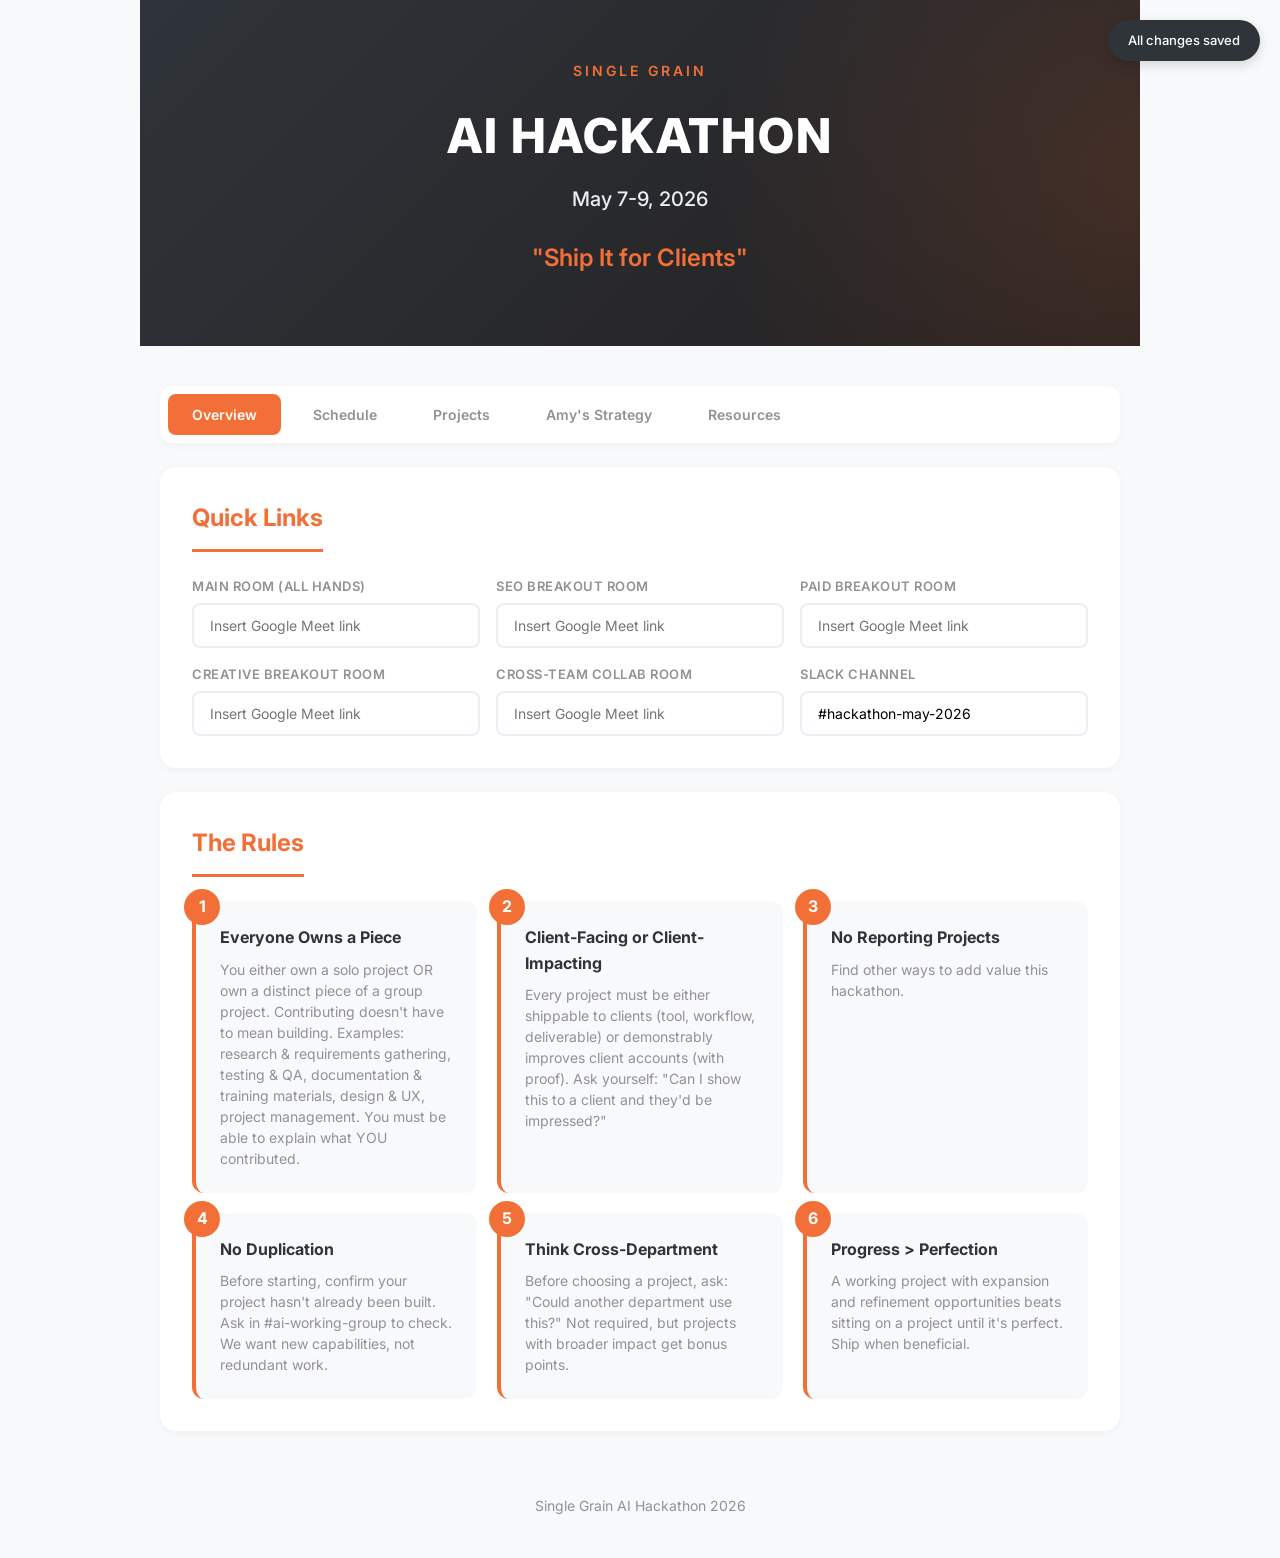
==== commit 98fb6173: "Update hackathon structure and rules - Dates changed to Wed-Fri (May 7-9) - Times changed to 11am-4p" ====
--- a/index.html
+++ b/index.html
@@ -3,7 +3,7 @@
 <head>
     <meta charset="UTF-8">
     <meta name="viewport" content="width=device-width, initial-scale=1.0">
-    <title>Single Grain AI Hackathon | May 6-8, 2026</title>
+    <title>Single Grain AI Hackathon | May 7-9, 2026</title>
     <link rel="preconnect" href="https://fonts.googleapis.com">
     <link rel="preconnect" href="https://fonts.gstatic.com" crossorigin>
     <link href="https://fonts.googleapis.com/css2?family=Inter:wght@400;500;600;700;800&display=swap" rel="stylesheet">
@@ -16,7 +16,7 @@
             <div class="header-content">
                 <div class="logo">SINGLE GRAIN</div>
                 <h1>AI HACKATHON</h1>
-                <p class="dates">May 6-8, 2026</p>
+                <p class="dates">May 7-9, 2026</p>
                 <p class="tagline" contenteditable="true" data-field="tagline">"Ship It for Clients"</p>
             </div>
         </header>
@@ -75,8 +75,8 @@
                     <div class="rules-grid">
                         <div class="rule-card">
                             <div class="rule-number">1</div>
-                            <h3>Everyone Ships Something</h3>
-                            <p>You either own a solo project OR are an equal contributor to a group project. No watching someone else demo their thing. If you're in a group, you must be able to explain what YOU built or contributed.</p>
+                            <h3>Everyone Owns a Piece</h3>
+                            <p>You either own a solo project OR own a distinct piece of a group project. Contributing doesn't have to mean building. Examples: research & requirements gathering, testing & QA, documentation & training materials, design & UX, project management. You must be able to explain what YOU contributed.</p>
                         </div>
                         <div class="rule-card">
                             <div class="rule-number">2</div>
@@ -90,6 +90,16 @@
                         </div>
                         <div class="rule-card">
                             <div class="rule-number">4</div>
+                            <h3>No Duplication</h3>
+                            <p>Before starting, confirm your project hasn't already been built. Ask in #ai-working-group to check. We want new capabilities, not redundant work.</p>
+                        </div>
+                        <div class="rule-card">
+                            <div class="rule-number">5</div>
+                            <h3>Think Cross-Department</h3>
+                            <p>Before choosing a project, ask: "Could another department use this?" Not required, but projects with broader impact get bonus points.</p>
+                        </div>
+                        <div class="rule-card">
+                            <div class="rule-number">6</div>
                             <h3>Progress > Perfection</h3>
                             <p>A working project with expansion and refinement opportunities beats sitting on a project until it's perfect. Ship when beneficial.</p>
                         </div>
@@ -105,15 +115,15 @@
                     <!-- Day 1 -->
                     <div class="day-card">
                         <div class="day-header">
-                            <h3>Day 1 - Tuesday, May 6</h3>
+                            <h3>Day 1 - Wednesday, May 7</h3>
                             <div class="day-theme">
                                 <span>Theme:</span>
-                                <span class="theme-editable" contenteditable="true" data-field="day1-theme">Click to set theme</span>
+                                <span class="theme-fixed">BUILD</span>
                             </div>
                         </div>
                         <div class="schedule-items">
                             <div class="schedule-item">
-                                <span class="time">9:00 AM</span>
+                                <span class="time">11:00 AM</span>
                                 <div class="activity">
                                     <strong>KICKOFF (Main Room)</strong>
                                     <ul>
@@ -121,40 +131,32 @@
                                         <li>Amy: AI goals for the week</li>
                                         <li>Chloe: Structure & logistics</li>
                                         <li>Project assignments confirmed</li>
-                                        <li>Questions</li>
                                     </ul>
                                 </div>
                             </div>
                             <div class="schedule-item">
-                                <span class="time">9:30 AM</span>
+                                <span class="time">11:30 AM</span>
+                                <div class="activity">
+                                    <strong>COLLABORATIVE PRD SESSION (Breakout Rooms)</strong>
+                                    <p>Teams build out project requirements together. Define scope, success criteria, and who owns what. Don't skip this. A clear PRD prevents wasted time later.</p>
+                                </div>
+                            </div>
+                            <div class="schedule-item">
+                                <span class="time">12:30 PM</span>
+                                <div class="activity">
+                                    <strong>LUNCH</strong>
+                                    <p>Cameras off, recharge. Lunch is on us. Use UberEats.</p>
+                                </div>
+                            </div>
+                            <div class="schedule-item">
+                                <span class="time">1:30 PM</span>
                                 <div class="activity">
                                     <strong>WORKING SESSION 1</strong>
-                                    <p>Work on your assigned project. Jump to other rooms as needed for cross-team input. Use #claude-code-help Slack channel for support. Do not sit more than a few minutes before seeking help.</p>
-                                </div>
-                            </div>
-                            <div class="schedule-item">
-                                <span class="time">12:00 PM</span>
-                                <div class="activity">
-                                    <strong>LUNCH</strong>
-                                    <p>Cameras off, recharge</p>
-                                </div>
-                            </div>
-                            <div class="schedule-item">
-                                <span class="time">1:00 PM</span>
-                                <div class="activity">
-                                    <strong>WORKING SESSION 2</strong>
-                                    <p>Continue building. Mid-day check-ins in dept rooms (optional).</p>
-                                </div>
-                            </div>
-                            <div class="schedule-item">
+                                    <p>Start building. Jump to other rooms as needed for cross-team input. Use #claude-code-help Slack channel for support. Do not sit more than a few minutes before seeking help.</p>
+                                </div>
+                            </div>
+                            <div class="schedule-item end">
                                 <span class="time">4:00 PM</span>
-                                <div class="activity">
-                                    <strong>DAY 1 WRAP (Main Room)</strong>
-                                    <p>Quick round-robin: progress + blockers. 1-2 min per person MAX. Preview tomorrow's focus.</p>
-                                </div>
-                            </div>
-                            <div class="schedule-item end">
-                                <span class="time">4:30 PM</span>
                                 <div class="activity"><strong>END OF DAY 1</strong></div>
                             </div>
                         </div>
@@ -163,47 +165,43 @@
                     <!-- Day 2 -->
                     <div class="day-card">
                         <div class="day-header">
-                            <h3>Day 2 - Wednesday, May 7</h3>
+                            <h3>Day 2 - Thursday, May 8</h3>
                             <div class="day-theme">
                                 <span>Theme:</span>
-                                <span class="theme-editable" contenteditable="true" data-field="day2-theme">Click to set theme</span>
+                                <span class="theme-fixed">REFINE</span>
                             </div>
                         </div>
                         <div class="schedule-items">
                             <div class="schedule-item">
-                                <span class="time">9:00 AM</span>
+                                <span class="time">11:00 AM</span>
                                 <div class="activity">
                                     <strong>MORNING SYNC (Main Room - 15 min)</strong>
                                     <p>Quick blockers check. Any pivots needed? Today's focus from Amy.</p>
                                 </div>
                             </div>
                             <div class="schedule-item">
-                                <span class="time">9:15 AM</span>
+                                <span class="time">11:15 AM</span>
+                                <div class="activity">
+                                    <strong>WORKING SESSION 2</strong>
+                                    <p>Deep work continues. Refine what you built yesterday.</p>
+                                </div>
+                            </div>
+                            <div class="schedule-item">
+                                <span class="time">12:30 PM</span>
+                                <div class="activity">
+                                    <strong>LUNCH</strong>
+                                    <p>Lunch is on us. Use UberEats.</p>
+                                </div>
+                            </div>
+                            <div class="schedule-item">
+                                <span class="time">1:30 PM</span>
                                 <div class="activity">
                                     <strong>WORKING SESSION 3</strong>
-                                    <p>Deep work continues</p>
-                                </div>
-                            </div>
-                            <div class="schedule-item">
-                                <span class="time">12:00 PM</span>
-                                <div class="activity"><strong>LUNCH</strong></div>
-                            </div>
-                            <div class="schedule-item">
-                                <span class="time">1:00 PM</span>
-                                <div class="activity">
-                                    <strong>WORKING SESSION 4</strong>
                                     <p>Aim for demo-ready by EOD tomorrow</p>
                                 </div>
                             </div>
-                            <div class="schedule-item">
+                            <div class="schedule-item end">
                                 <span class="time">4:00 PM</span>
-                                <div class="activity">
-                                    <strong>DAY 2 WRAP (Main Room)</strong>
-                                    <p>Progress updates. Demo prep reminder: What will you show?</p>
-                                </div>
-                            </div>
-                            <div class="schedule-item end">
-                                <span class="time">4:30 PM</span>
                                 <div class="activity"><strong>END OF DAY 2</strong></div>
                             </div>
                         </div>
@@ -212,26 +210,29 @@
                     <!-- Day 3 -->
                     <div class="day-card day-3">
                         <div class="day-header">
-                            <h3>Day 3 - Thursday, May 8</h3>
+                            <h3>Day 3 - Friday, May 9</h3>
                             <div class="day-theme">
                                 <span>Theme:</span>
-                                <span class="theme-fixed">SHIP IT</span>
+                                <span class="theme-fixed">SHIP</span>
                             </div>
                         </div>
                         <div class="schedule-items">
                             <div class="schedule-item">
-                                <span class="time">9:00 AM</span>
+                                <span class="time">11:00 AM</span>
                                 <div class="activity">
                                     <strong>FINAL SPRINT</strong>
                                     <p>No sync - straight to work. Polish your demo. Prep your 3-5 min presentation.</p>
                                 </div>
                             </div>
                             <div class="schedule-item">
-                                <span class="time">12:00 PM</span>
-                                <div class="activity"><strong>LUNCH</strong></div>
-                            </div>
-                            <div class="schedule-item">
-                                <span class="time">1:00 PM</span>
+                                <span class="time">12:30 PM</span>
+                                <div class="activity">
+                                    <strong>LUNCH</strong>
+                                    <p>Lunch is on us. Use UberEats.</p>
+                                </div>
+                            </div>
+                            <div class="schedule-item">
+                                <span class="time">1:30 PM</span>
                                 <div class="activity">
                                     <strong>DEMO PREP / FINAL TOUCHES</strong>
                                     <p>Last chance to get help</p>
@@ -244,15 +245,8 @@
                                     <p>Each person/team: 3-5 min demo<br>Format: Problem - Solution - Live Demo - Client Impact - Next Steps</p>
                                 </div>
                             </div>
-                            <div class="schedule-item">
+                            <div class="schedule-item end celebration">
                                 <span class="time">4:00 PM</span>
-                                <div class="activity">
-                                    <strong>WRAP & NEXT STEPS</strong>
-                                    <p>Eric/Carissa: Highlights & wins. What ships to clients next week? Reflections.</p>
-                                </div>
-                            </div>
-                            <div class="schedule-item end celebration">
-                                <span class="time">4:30 PM</span>
                                 <div class="activity"><strong>END OF HACKATHON</strong></div>
                             </div>
                         </div>
@@ -271,9 +265,24 @@
                     <div class="project-category">
                         <h3 class="category-title">SEO Projects</h3>
 
-                        <div class="project-card">
-                            <div class="project-header">
-                                <span class="project-number">1</span>
+                        <!-- Tiger Claw - Main Brain -->
+                        <div class="project-card" style="border-left: 4px solid var(--sg-orange); background: linear-gradient(135deg, rgba(242, 112, 56, 0.08) 0%, var(--sg-light-bg) 100%);">
+                            <div class="project-header">
+                                <span class="project-number" style="background: var(--sg-charcoal); width: 36px; height: 36px; font-size: 16px;">AI</span>
+                                <h4 style="font-size: 20px;">Tiger Claw <span style="font-weight: 400; color: var(--sg-gray); font-size: 14px;">- SEO AI Brain</span></h4>
+                            </div>
+                            <p class="project-description">The central SEO AI system that all projects below feed into. Tiger Claw is the unified brain that powers SEO intelligence, with each project below serving as specialized arms/capabilities.</p>
+                            <div class="signup-field">
+                                <label>Lead:</label>
+                                <input type="text" class="signup-input" data-field="seo-tigerclaw-lead" placeholder="Tiger Claw lead...">
+                            </div>
+                        </div>
+
+                        <p style="color: var(--sg-gray); font-size: 14px; margin: 16px 0 16px 20px; font-style: italic;">Arms feeding into Tiger Claw:</p>
+
+                        <div class="project-card" style="margin-left: 24px; border-left-color: var(--sg-gray);">
+                            <div class="project-header">
+                                <span class="project-number" style="background: var(--sg-gray);">1</span>
                                 <h4>AI Content Brief Generator</h4>
                             </div>
                             <p class="project-description">Build a tool that takes a target keyword + competitor URLs and outputs a full content brief (outline, word count, headers, semantic keywords, intent) ready to hand to a writer or client.</p>
@@ -283,9 +292,9 @@
                             </div>
                         </div>
 
-                        <div class="project-card">
-                            <div class="project-header">
-                                <span class="project-number">2</span>
+                        <div class="project-card" style="margin-left: 24px; border-left-color: var(--sg-gray);">
+                            <div class="project-header">
+                                <span class="project-number" style="background: var(--sg-gray);">2</span>
                                 <h4>Technical SEO Audit Workflow</h4>
                             </div>
                             <p class="project-description">Create an AI-assisted workflow that crawls a client URL, identifies top technical issues, and generates a client-ready prioritized fix list with explanations they can actually understand.</p>
@@ -295,9 +304,9 @@
                             </div>
                         </div>
 
-                        <div class="project-card">
-                            <div class="project-header">
-                                <span class="project-number">3</span>
+                        <div class="project-card" style="margin-left: 24px; border-left-color: var(--sg-gray);">
+                            <div class="project-header">
+                                <span class="project-number" style="background: var(--sg-gray);">3</span>
                                 <h4>Competitor Gap Analyzer</h4>
                             </div>
                             <p class="project-description">Tool that compares a client's content/keyword footprint against 2-3 competitors and surfaces the highest-value gaps as actionable recommendations.</p>
@@ -308,13 +317,28 @@
                         </div>
                     </div>
 
-                    <!-- Paid Projects -->
+                    <!-- Paid & Creative Projects -->
                     <div class="project-category">
-                        <h3 class="category-title">Paid Projects</h3>
-
-                        <div class="project-card">
-                            <div class="project-header">
-                                <span class="project-number">1</span>
+                        <h3 class="category-title">Paid & Creative Projects</h3>
+
+                        <!-- Paid/Creative Claw - Main Brain -->
+                        <div class="project-card" style="border-left: 4px solid var(--sg-orange); background: linear-gradient(135deg, rgba(242, 112, 56, 0.08) 0%, var(--sg-light-bg) 100%);">
+                            <div class="project-header">
+                                <span class="project-number" style="background: var(--sg-charcoal); width: 36px; height: 36px; font-size: 16px;">AI</span>
+                                <h4 style="font-size: 20px;">Paid/Creative Claw <span style="font-weight: 400; color: var(--sg-gray); font-size: 14px;">- Name TBD - Paid & Creative AI Brain</span></h4>
+                            </div>
+                            <p class="project-description">The central Paid & Creative AI system that all projects below feed into. This is the unified brain that powers paid media and creative intelligence, with each project below serving as specialized arms/capabilities.</p>
+                            <div class="signup-field">
+                                <label>Lead:</label>
+                                <input type="text" class="signup-input" data-field="paid-creative-claw-lead" placeholder="Claw lead...">
+                            </div>
+                        </div>
+
+                        <p style="color: var(--sg-gray); font-size: 14px; margin: 16px 0 8px 20px; font-style: italic;">Paid arms:</p>
+
+                        <div class="project-card" style="margin-left: 24px; border-left-color: #3b82f6;">
+                            <div class="project-header">
+                                <span class="project-number" style="background: #3b82f6;">1</span>
                                 <h4>AI Media Mix Planner</h4>
                             </div>
                             <p class="project-description">Build a tool that takes client budget, goals, and ICP - then generates a full cross-channel media plan with budget allocation, platform recommendations, audience strategy, and projected outcomes. Client-ready output.</p>
@@ -324,9 +348,9 @@
                             </div>
                         </div>
 
-                        <div class="project-card">
-                            <div class="project-header">
-                                <span class="project-number">2</span>
+                        <div class="project-card" style="margin-left: 24px; border-left-color: #3b82f6;">
+                            <div class="project-header">
+                                <span class="project-number" style="background: #3b82f6;">2</span>
                                 <h4>Audience Research Accelerator</h4>
                             </div>
                             <p class="project-description">Create a workflow that takes a client's ICP and uses AI to surface targeting options, lookalike suggestions, interest layers, and competitor audience intel - packaged for client review.</p>
@@ -336,9 +360,9 @@
                             </div>
                         </div>
 
-                        <div class="project-card">
-                            <div class="project-header">
-                                <span class="project-number">3</span>
+                        <div class="project-card" style="margin-left: 24px; border-left-color: #3b82f6;">
+                            <div class="project-header">
+                                <span class="project-number" style="background: #3b82f6;">3</span>
                                 <h4>AI Competitor Ad Intelligence</h4>
                             </div>
                             <p class="project-description">Build a system that monitors competitor ads across Meta/Google, analyzes messaging, offers, and creative patterns - then generates actionable insights and counter-positioning recommendations for clients.</p>
@@ -347,15 +371,12 @@
                                 <input type="text" class="signup-input" data-field="paid-project-3" placeholder="Add names here...">
                             </div>
                         </div>
-                    </div>
-
-                    <!-- Creative Projects -->
-                    <div class="project-category">
-                        <h3 class="category-title">Creative Projects</h3>
-
-                        <div class="project-card">
-                            <div class="project-header">
-                                <span class="project-number">1</span>
+
+                        <p style="color: var(--sg-gray); font-size: 14px; margin: 24px 0 8px 20px; font-style: italic;">Creative arms:</p>
+
+                        <div class="project-card" style="margin-left: 24px; border-left-color: #a855f7;">
+                            <div class="project-header">
+                                <span class="project-number" style="background: #a855f7;">1</span>
                                 <h4>AI Ad Storyboard Generator</h4>
                             </div>
                             <p class="project-description">Build a tool that takes campaign brief, target audience, and key messages - then generates video ad storyboards with scene-by-scene breakdowns, shot descriptions, and copy. Ready for client approval before production.</p>
@@ -365,9 +386,9 @@
                             </div>
                         </div>
 
-                        <div class="project-card">
-                            <div class="project-header">
-                                <span class="project-number">2</span>
+                        <div class="project-card" style="margin-left: 24px; border-left-color: #a855f7;">
+                            <div class="project-header">
+                                <span class="project-number" style="background: #a855f7;">2</span>
                                 <h4>Landing Page Copy & Wireframe Generator</h4>
                             </div>
                             <p class="project-description">System that takes ad campaign details and generates full landing page wireframes with conversion-optimized copy, headline variants, and CTA recommendations - matched to the ad creative for message consistency.</p>
@@ -377,9 +398,9 @@
                             </div>
                         </div>
 
-                        <div class="project-card">
-                            <div class="project-header">
-                                <span class="project-number">3</span>
+                        <div class="project-card" style="margin-left: 24px; border-left-color: #a855f7;">
+                            <div class="project-header">
+                                <span class="project-number" style="background: #a855f7;">3</span>
                                 <h4>UGC Script & Brief Generator</h4>
                             </div>
                             <p class="project-description">Build a tool that analyzes top-performing UGC ads in a vertical, then generates creator briefs with talking points, hooks, shot lists, and scripts tailored to the client's product and audience.</p>
@@ -423,7 +444,7 @@
                                 <span class="project-number">+</span>
                                 <h4>Open Slot - Propose Your Own</h4>
                             </div>
-                            <p class="project-description">Have an idea that's client-facing and shippable? Pitch it here.</p>
+                            <p class="project-description">Have an idea that's client-facing and shippable? Pitch it in #hackathon-may-2026 Slack channel for approval, then add your name below.</p>
                             <div class="signup-field">
                                 <label>Project idea:</label>
                                 <input type="text" class="signup-input" data-field="crossteam-project-3-idea" placeholder="Describe your project idea...">
@@ -535,6 +556,10 @@
                         <div class="logistics-item">
                             <span class="logistics-label">Keeping Us On Track</span>
                             <span class="logistics-value">Carissa</span>
+                        </div>
+                        <div class="logistics-item">
+                            <span class="logistics-label">Lunch</span>
+                            <span class="logistics-value">UberEats (on us!)</span>
                         </div>
                     </div>
                     <p class="logistics-note">Stay in your breakout rooms with cameras on during working sessions so teammates can find you. Jump to cross-team room for collaboration.</p>
